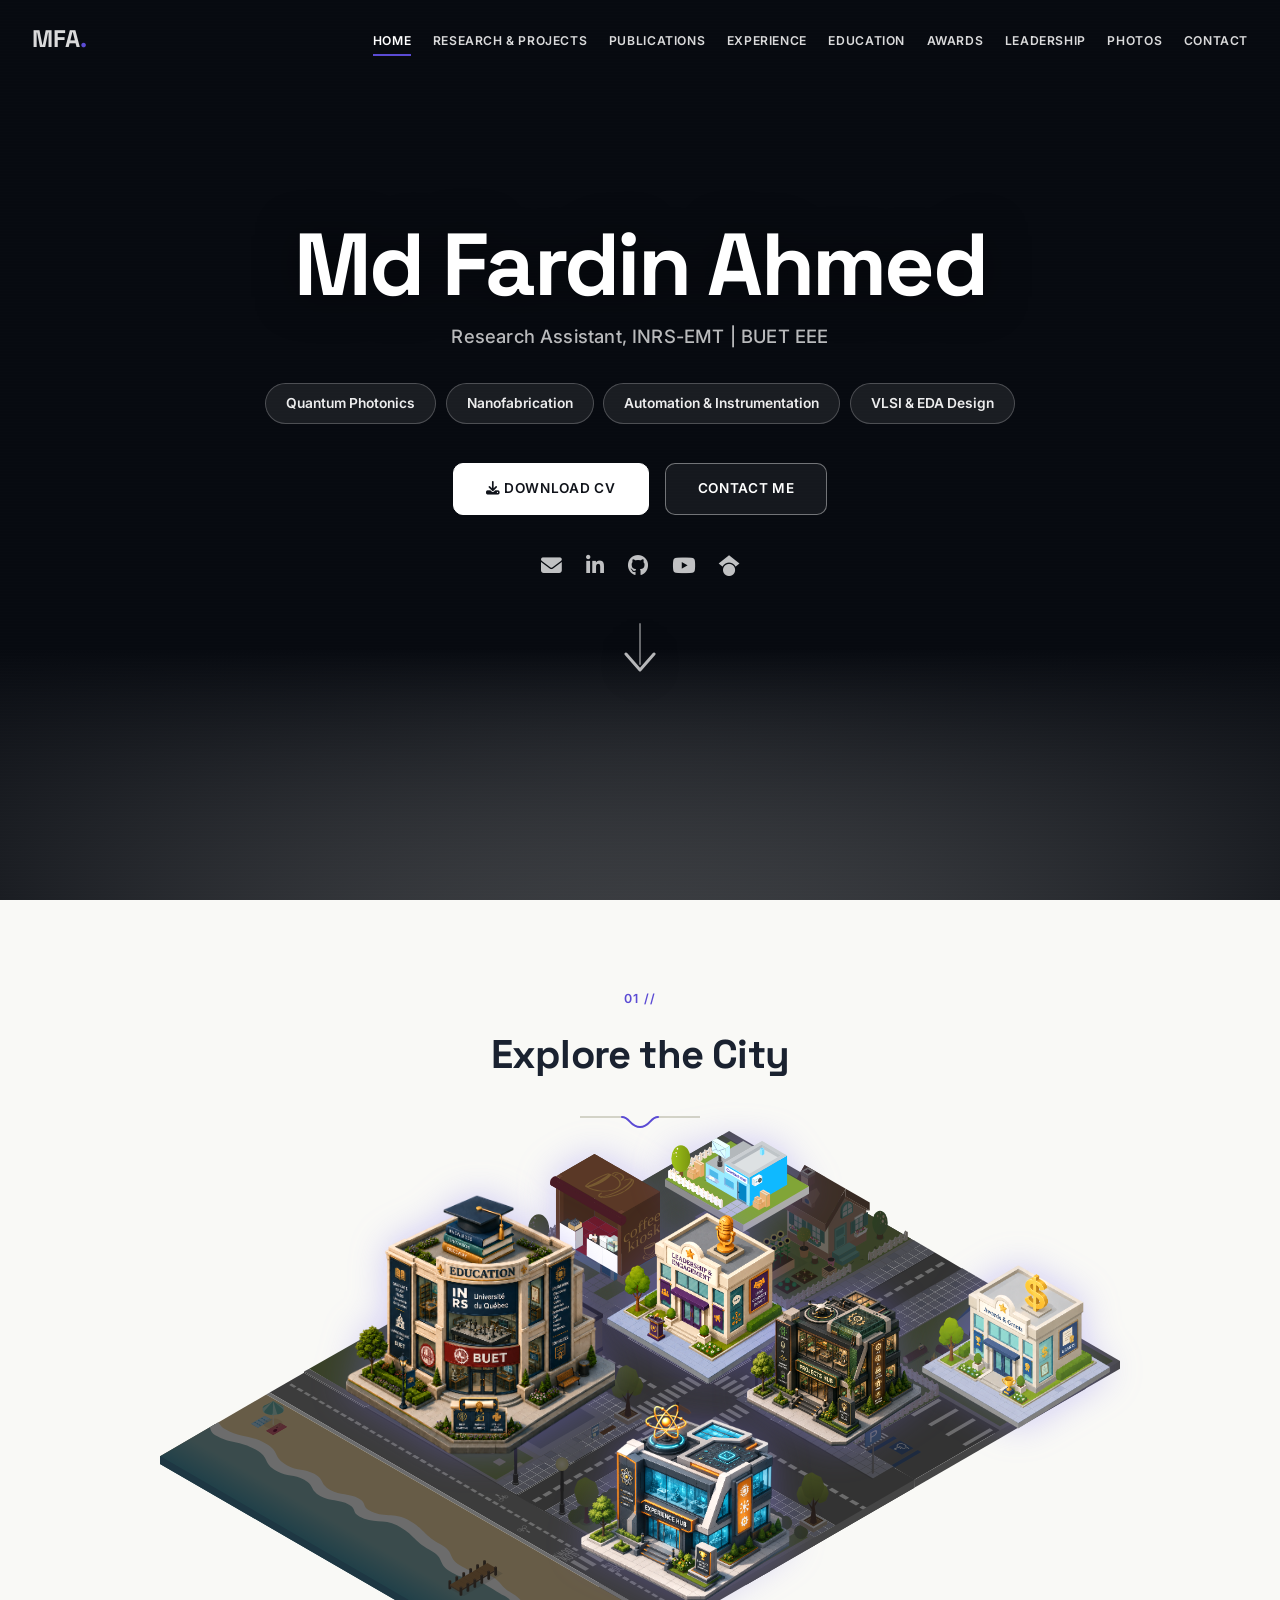
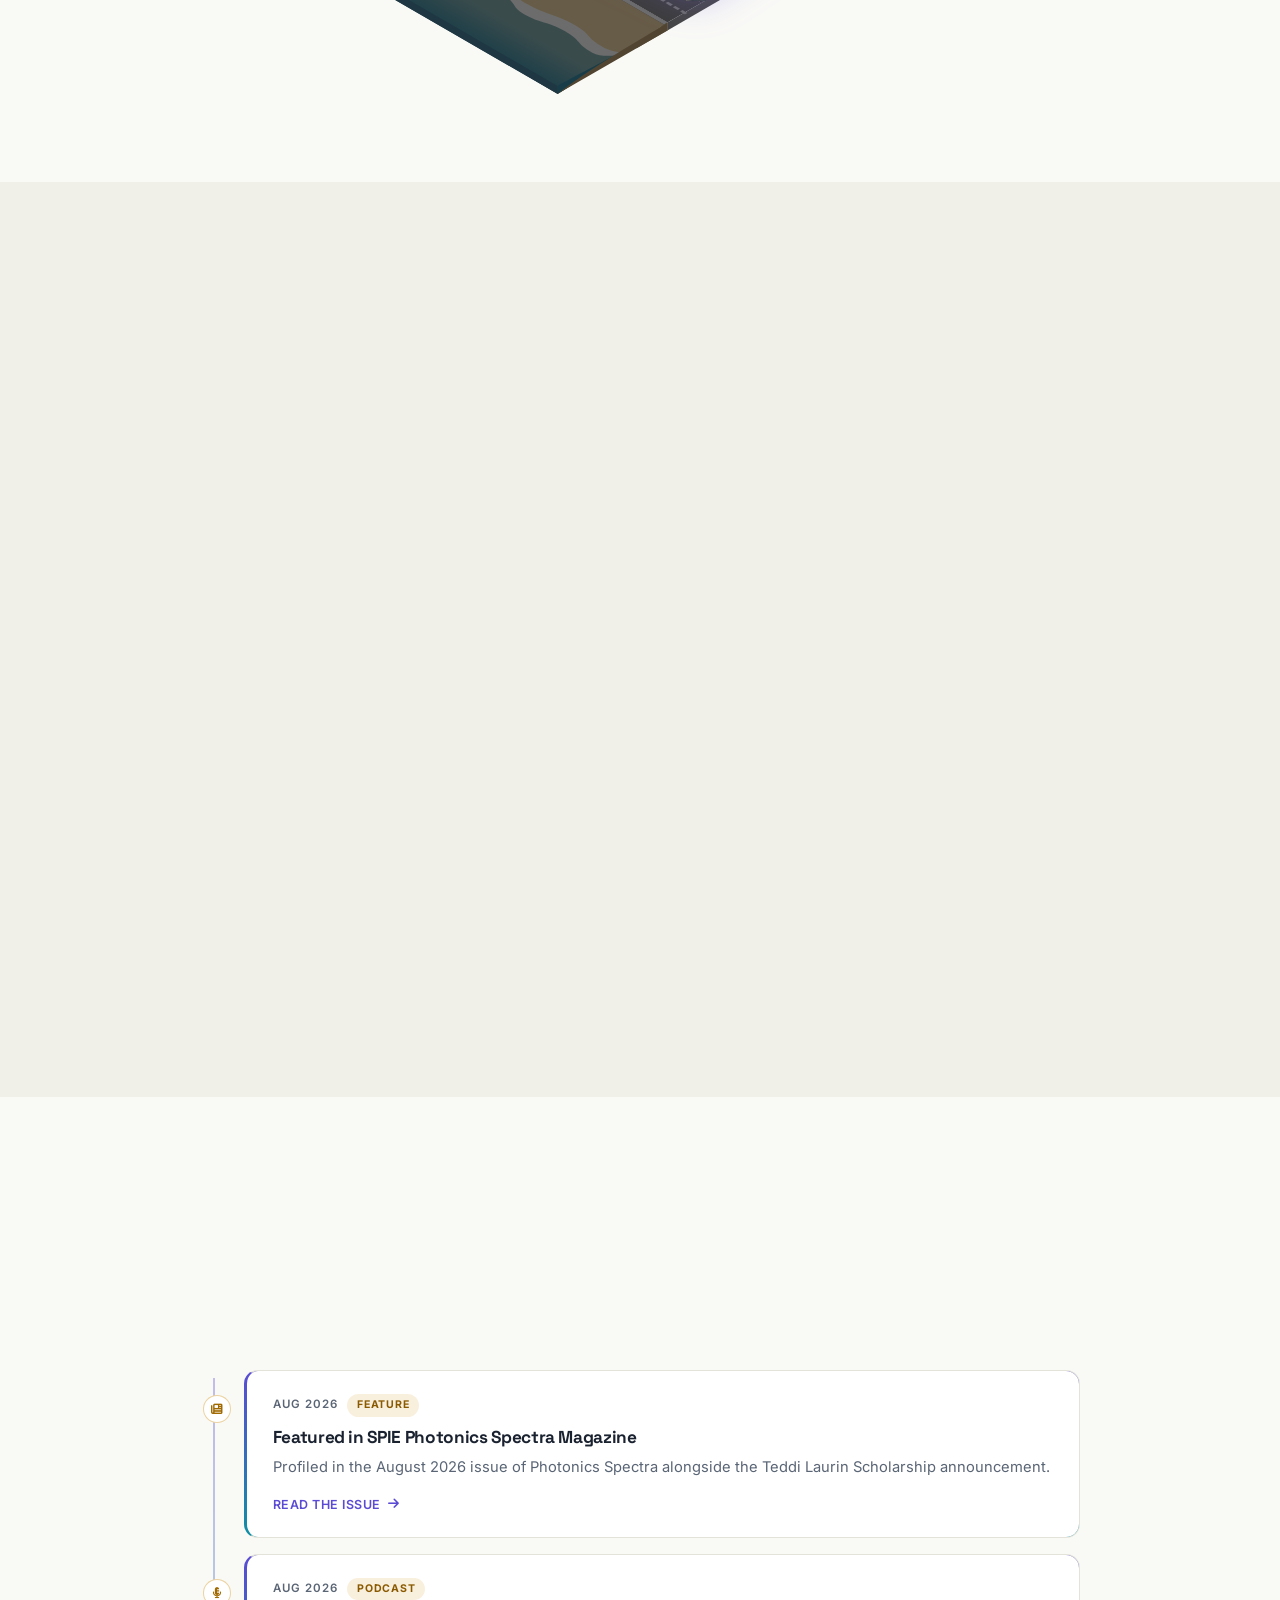
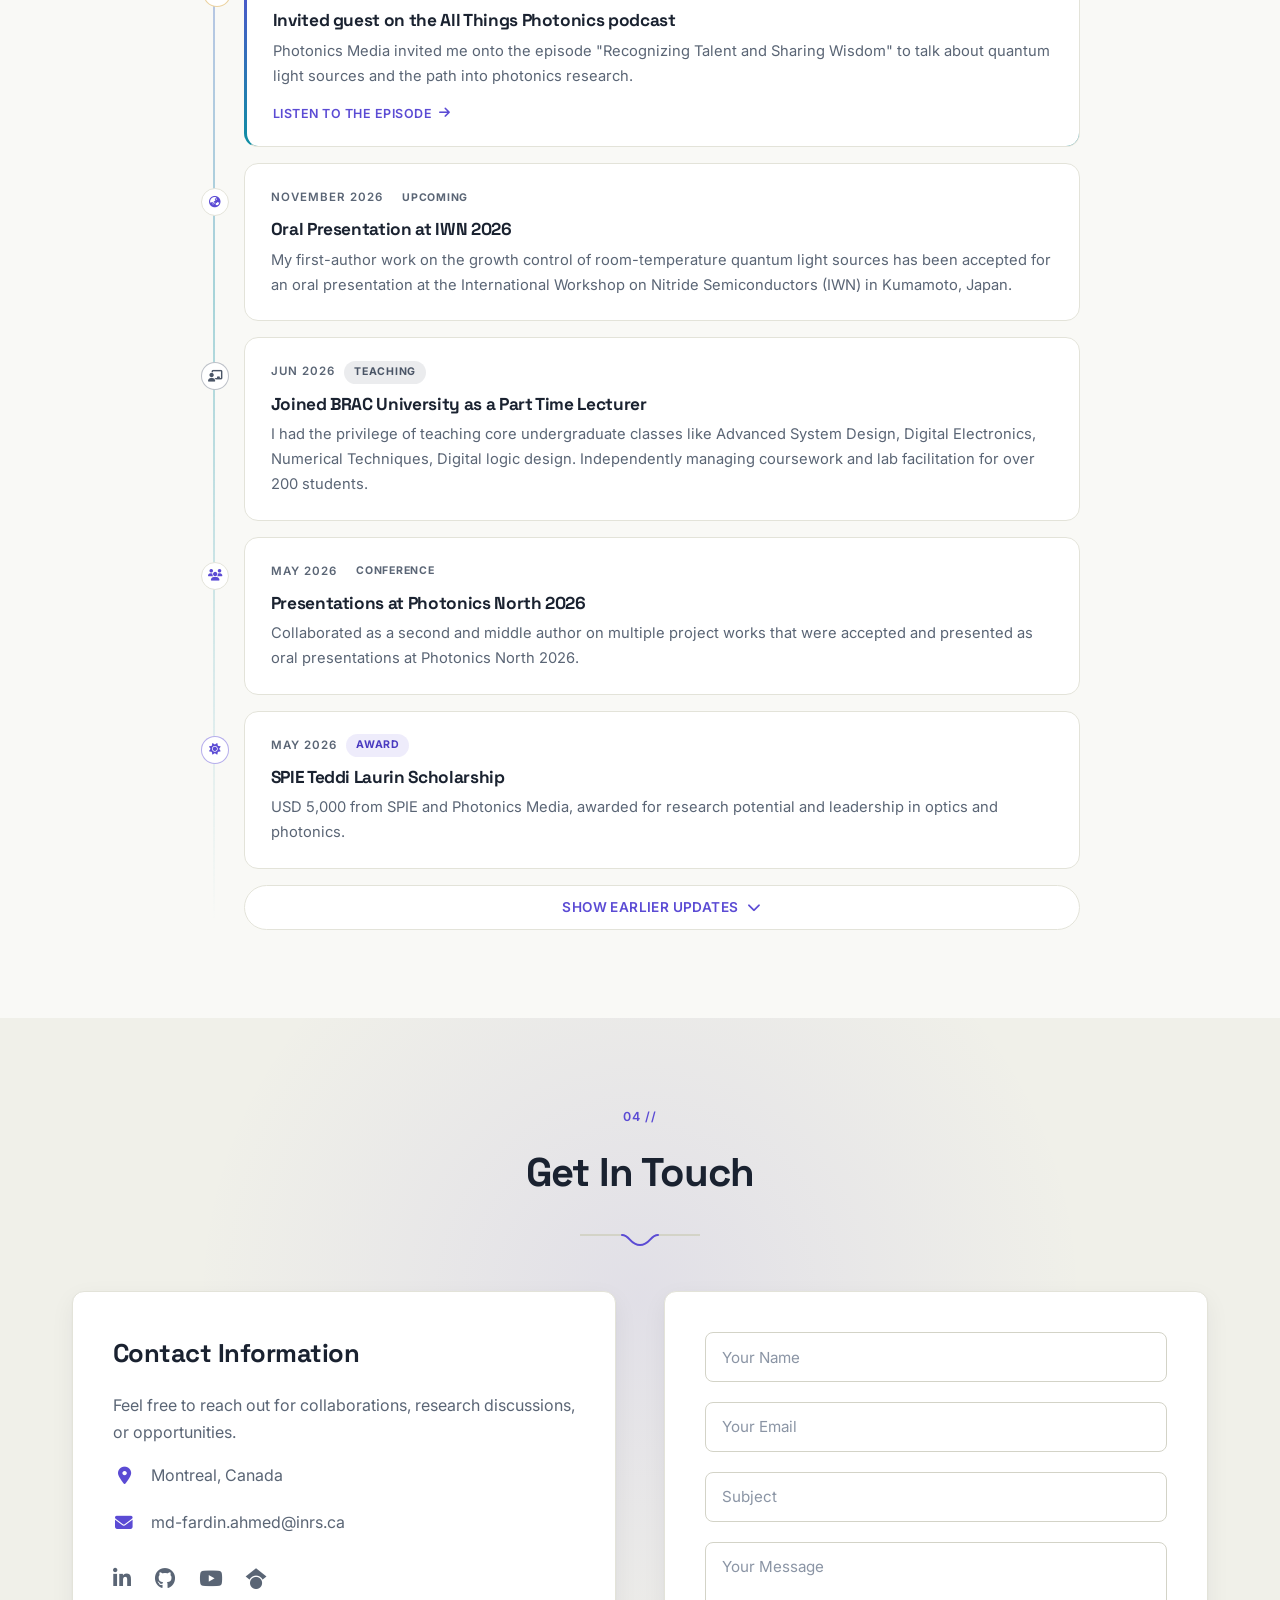
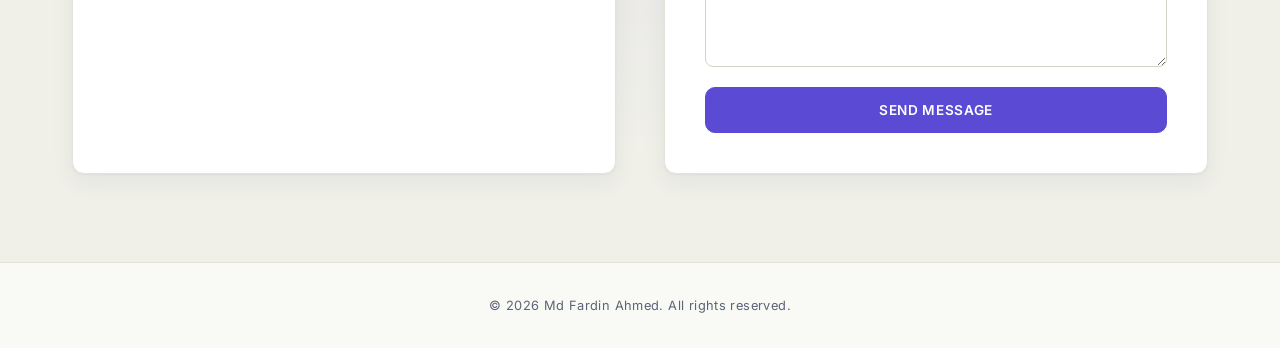
==== index.html @ 736c9494 "Add files via upload" ====
﻿<html lang="en"><head>
    <meta charset="UTF-8">
    <meta name="viewport" content="width=device-width, initial-scale=1.0">
    <title>Md Fardin Ahmed | Quantum Engineering Portfolio</title>
    <!-- Fonts -->
    <link rel="preconnect" href="https://fonts.googleapis.com">
    <link rel="preconnect" href="https://fonts.gstatic.com" crossorigin="">
    <link href="https://fonts.googleapis.com/css2?family=Space+Grotesk:wght@500;700&family=Inter:wght@400;500;600;700&display=swap" rel="stylesheet">
    <!-- FontAwesome for icons -->
    <link rel="stylesheet" href="https://cdnjs.cloudflare.com/ajax/libs/font-awesome/6.7.2/css/all.min.css">
    <!-- Custom CSS -->
    <link rel="stylesheet" href="style.css?v=20260917">
</head>
<body class="has-video-hero">
    <div id="scroll-progress" aria-hidden="true"></div>

    <!-- Navigation -->
    <nav id="navbar">
        <div class="nav-container">
            <a href="index.html" class="logo">MFA<span>.</span></a>
            <ul class="nav-links">
                <li><a href="index.html" class="active">Home</a></li>
                <li><a href="research.html">Research &amp; Projects</a></li>
                <li><a href="publications.html">Publications</a></li>
                <li><a href="experience.html">Experience</a></li>
                <li><a href="education.html">Education</a></li>
                <li><a href="awards.html">Awards</a></li>
                <li><a href="leadership.html">Leadership</a></li>
                <li><a href="photos.html">Photos</a></li>
                <li><a href="#contact">Contact</a></li>
            </ul>
            <div class="hamburger">
                <div class="line1"></div>
                <div class="line2"></div>
                <div class="line3"></div>
            </div>
        </div>
    </nav>

    <!-- Hero Section — cinematic video background -->
    <header id="home" class="hero">
        <video class="hero-video" autoplay muted loop playsinline preload="auto" aria-hidden="true">
            <source src="video/Extreme_macro_cinematography_2.mp4" type="video/mp4">
        </video>
        <div class="hero-overlay"></div>
        <div class="hero-grain" aria-hidden="true"></div>
        <div class="hero-content">
            <h1 class="fade-in-up">Md Fardin Ahmed</h1>
            <h2 class="fade-in-up delay-1">Research Assistant, INRS-EMT | BUET EEE</h2>
            <!-- Core competencies -->
            <ul class="hero-skills fade-in-up delay-2">
                <li>Quantum Photonics</li>
                <li>Nanofabrication</li>
                <li>Automation &amp; Instrumentation</li>
                <li>VLSI &amp; EDA Design</li>
            </ul>
            <div class="hero-buttons fade-in-up delay-3">
                <a href="MdFardinAhmed_CV.pdf" class="btn primary-btn" download=""><i class="fas fa-download"></i> Download CV</a>
                <a href="#contact" class="btn secondary-btn">Contact Me</a>
            </div>
            <div class="social-icons fade-in-up delay-4">
                <a href="mailto:md-fardin.ahmed@inrs.ca" aria-label="Email"><i class="fas fa-envelope"></i></a>
                <a href="http://www.linkedin.com/in/fardin-ahmed-97baa018b" target="_blank" aria-label="LinkedIn"><i class="fab fa-linkedin-in"></i></a>
                <a href="https://github.com/fardin9191" target="_blank" aria-label="GitHub"><i class="fab fa-github"></i></a>
                <a href="https://www.youtube.com/@fardinahmed6730/featured" target="_blank" aria-label="YouTube"><i class="fab fa-youtube"></i></a>
                <a href="https://scholar.google.com/citations?hl=en&user=P4-YiHwAAAAJ&view_op=list_works" target="_blank" aria-label="Google Scholar"><i class="fa-brands fa-google-scholar"></i></a>
            </div>
            <a href="#explore-city" class="hero-scroll-indicator" aria-label="Scroll to next section">
                <svg viewBox="0 0 44 60" width="44" height="60" aria-hidden="true">
                    <path class="arrow-stem" d="M22 4 V44"></path>
                    <path class="arrow-head" d="M8 34 L22 50 L36 34"></path>
                </svg>
            </a>
        </div>
    </header>

    <!-- 01 · Explore the City -->
    <section id="explore-city" class="section">
        <div class="container">
            <div class="section-header reveal">
                <span class="section-num">01 //</span>
                <h2>Explore the City</h2>
                <svg class="g2-dip" viewBox="0 0 120 24" width="120" height="24" aria-hidden="true">
                    <path class="g2-line" d="M0,12 H42 M78,12 H120"></path>
                    <path class="g2-curve" d="M42,12 C50,12 50,22 60,22 C70,22 70,12 78,12"></path>
                </svg>
            </div>

            <div class="city-wrapper reveal">
              <div class="city-layer">
                <img src="images/city_assets/ceci-city.svg" alt="City background" class="city-background">

                <a href="#contact" class="city-icon icon-contact">
                  <img src="images/city_assets/contact.svg" alt="Contact">
                  <span class="city-label">Contact</span>
                </a>

                <a href="education.html" class="city-icon icon-education">
                  <img src="images/Education/Ed_build.png" alt="Education">
                  <span class="city-label">Education</span>
                </a>

                <a href="leadership.html" class="city-icon icon-illustration">
                  <img src="images/Leadership/Leadership_building.png" alt="Leadership and Engagement">
                  <span class="city-label">Leadership &amp; Engagement</span>
                </a>

                <a href="research.html#Research and Projects" class="city-icon icon-research">
                  <img src="images/Projects/Proj_build.png" alt="Research and Projects">
                  <span class="city-label">Research &amp; Projects</span>
                </a>

                <a href="awards.html" class="city-icon icon-talks-workshops">
                  <img src="images/Award and Grant/Grant_building.png" alt="Awards and Grants">
                  <span class="city-label">Awards &amp; Grants</span>
                </a>

                <a href="experience.html" class="city-icon icon-blog">
                  <img src="images/Experience/Experience_building.png" alt="Professional Experience">
                  <span class="city-label">Professional Experience</span>
                </a>

                <a href="#contact" class="city-icon icon-coffee">
                  <img src="images/city_assets/coffee-kiosk.svg" alt="Book a Time to Chat!">
                  <span class="city-label">Get in Touch</span>
                </a>
              </div>
            </div>
        </div>
    </section>

    <!-- 02 · About Me -->
    <section id="about" class="section bg-light">
        <div class="container">
            <div class="section-header reveal">
                <span class="section-num">02 //</span>
                <h2>About Me</h2>
                <svg class="g2-dip" viewBox="0 0 120 24" width="120" height="24" aria-hidden="true">
                    <path class="g2-line" d="M0,12 H42 M78,12 H120"></path>
                    <path class="g2-curve" d="M42,12 C50,12 50,22 60,22 C70,22 70,12 78,12"></path>
                </svg>
            </div>
            <div class="about-content reveal">
                <div class="about-image">
                    <div class="about-image-wrapper">
                        <img src="images/Headshot_FardinAhmed_v2.jpg" alt="Md Fardin Ahmed">
                        <div class="laser-frame"></div>
                    </div>
                </div>
                <div class="about-text">
                    <p class="about-intro">Welcome to my portfolio.</p>
                    <p style="text-align: justify;">I am an MSc student and research assistant at the National Institute of Scientific Research (INRS-EMT), Université du Québec, Canada, developing scalable, room-temperature, on-demand single-photon quantum emitters in Group-III Nitrides. I completed my BSc in Electrical and Electronic Engineering from BUET in 2024. My experimental expertise centers on Quantum Optics, nanofabrication, SPE characterization, and Metamaterials. I also have done projects on VLSI RTL-GDSII design in Cadence,robotics, automation, DFT, machine learning, electromagnetic simulation. I have multiple first-author publications, conference presentations, and 6+ awards, including the NSERC CGSM and SPIE Scholarship in 2026. I also bring leadership, teaching, mentoring, and academic outreach experience, with strong problem-solving, and a result-driven mindset. </div>
            </div>

            <div class="about-stats reveal mt-5">
                <div class="stat-item glass-card">
                    <div class="stat-glow"></div>
                    <h3>5+</h3>
                    <p>Publications</p>
                </div>
                <div class="stat-item glass-card">
                    <div class="stat-glow"></div>
                    <h3>4</h3>
                    <p>Years Research Exp.</p>
                </div>
                <!-- <div class="stat-item glass-card">
                    <div class="stat-glow"></div>
                    <h3>7</h3>
                    <p>Years Teaching & Mentoring Exp.</p>
                </div> -->
                <div class="stat-item glass-card">
                    <div class="stat-glow"></div>
                    <h3>6+</h3>
                    <p>Awards & Honors</p>
                </div>
            </div>
        </div>
    </section>

    <!-- 03 · News and Updates -->
    <section id="news" class="section">
        <div class="container">
            <div class="section-header reveal">
                <span class="section-num">03 //</span>
                <h2>News &amp; Updates</h2>
                <svg class="g2-dip" viewBox="0 0 120 24" width="120" height="24" aria-hidden="true">
                    <path class="g2-line" d="M0,12 H42 M78,12 H120"></path>
                    <path class="g2-curve" d="M42,12 C50,12 50,22 60,22 C70,22 70,12 78,12"></path>
                </svg>
            </div>

            </div>
            <div class="news-rail reveal">
                
                
                
                <a class="news-card is-highlight" data-category="feature" href="https://www.photonicsspectra-digital.com/photonicsspectra/august_2026/MobilePagedReplica.action?pm=2&amp;folio=58#pg58" target="_blank" rel="noopener">
                    <span class="news-marker"><i class="fas fa-newspaper"></i></span>
                    <div class="news-body">
                        <div class="news-meta">
                            <span class="news-date">Aug 2026</span>
                            <span class="news-tag tag-feature">Feature</span>
                        </div>
                        <h3>Featured in SPIE Photonics Spectra Magazine</h3>
                        <p>Profiled in the August 2026 issue of Photonics Spectra alongside the Teddi Laurin Scholarship announcement.</p>
                        <span class="news-cta">Read the issue <i class="fas fa-arrow-right"></i></span>
                    </div>
                </a>

                <a class="news-card is-highlight" data-category="feature" href="https://youtu.be/BU3zCsMo3eg?si=876TDih25dfDms1J" target="_blank" rel="noopener">
                    <span class="news-marker"><i class="fas fa-microphone-lines"></i></span>
                    <div class="news-body">
                        <div class="news-meta">
                            <span class="news-date">Aug 2026</span>
                            <span class="news-tag tag-feature">Podcast</span>
                        </div>
                        <h3>Invited guest on the All Things Photonics podcast</h3>
                        <p>Photonics Media invited me onto the episode "Recognizing Talent and Sharing Wisdom" to talk about quantum light sources and the path into photonics research.</p>
                        <span class="news-cta">Listen to the episode <i class="fas fa-arrow-right"></i></span>
                    </div>
                </a>

                <div class="news-card" data-category="presentation">
    <span class="news-marker"><i class="fas fa-globe-asia"></i></span>
    <div class="news-body">
        <div class="news-meta">
            <span class="news-date">November 2026</span>
            <span class="news-tag tag-presentation">Upcoming</span>
        </div>
        <h3>Oral Presentation at IWN 2026</h3>
        <p>My first-author work on the growth control of room-temperature quantum light sources has been accepted for an oral presentation at the International Workshop on Nitride Semiconductors (IWN) in Kumamoto, Japan.</p>
    </div>
</div>

                <div class="news-card" data-category="career">
                    <span class="news-marker"><i class="fas fa-chalkboard-user"></i></span>
                    <div class="news-body">
                        <div class="news-meta">
                            <span class="news-date">Jun 2026</span>
                            <span class="news-tag tag-career">Teaching</span>
                        </div>
                        <h3>Joined BRAC University as a Part Time Lecturer</h3>
                        <p>I had the privilege of teaching core undergraduate classes like Advanced System Design, Digital Electronics, Numerical Techniques, Digital logic design. Independently managing coursework and lab facilitation for over 200 students.</p>
                    </div>
                </div>

            <div class="news-card" data-category="presentation">
    <span class="news-marker"><i class="fas fa-users"></i></span>
    <div class="news-body">
        <div class="news-meta">
            <span class="news-date">May 2026</span>
            <span class="news-tag tag-presentation">Conference</span>
        </div>
        <h3>Presentations at Photonics North 2026</h3>
        <p>Collaborated as a second and middle author on multiple project works that were accepted and presented as oral presentations at Photonics North 2026.</p>
    </div>
</div>

                <div class="news-card" data-category="award">
                    <span class="news-marker"><i class="fas fa-sun"></i></span>
                    <div class="news-body">
                        <div class="news-meta">
                            <span class="news-date">May 2026</span>
                            <span class="news-tag tag-award">Award</span>
                        </div>
                        <h3>SPIE Teddi Laurin Scholarship</h3>
                        <p>USD 5,000 from SPIE and Photonics Media, awarded for research potential and leadership in optics and photonics.</p>
                    </div>
                </div>

                <div class="news-more" id="newsMore" hidden>

                <div class="news-card" data-category="award">
                    <span class="news-marker"><i class="fas fa-trophy"></i></span>
                    <div class="news-body">
                        <div class="news-meta">
                            <span class="news-date">Apr 2026</span>
                            <span class="news-tag tag-award">Award</span>
                        </div>
                        <h3>NSERC CGSM </h3>
                        <p>Received the NSERC Canada Graduate Scholarship (CAD 27,000) and the Best Presentation Award at the Master's thesis seminar.</p>
                    </div>
                </div>

                <div class="news-card" data-category="award">
                    <span class="news-marker"><i class="fas fa-trophy"></i></span>
                    <div class="news-body">
                        <div class="news-meta">
                            <span class="news-date">Apr 2026</span>
                            <span class="news-tag tag-award">Award</span>
                        </div>
                        <h3>Best Presentation Award</h3>
                        <p>Received the Best Presentation Award at the Master's thesis seminar at INRS.</p>
                    </div>
                </div>

                <div class="news-card" data-category="career">
                    <span class="news-marker"><i class="fas fa-wave-square"></i></span>
                    <div class="news-body">
                        <div class="news-meta">
                            <span class="news-date">Apr 2026</span>
                            <span class="news-tag tag-career">Industry</span>
                        </div>
                        <h3>Collaboration with Pi-sol Technologies</h3>
                        <p>Performed measurements on a set of organic samples for the Pi-sol team.</p>
                    </div>
                </div>

                <div class="news-card" data-category="career">
                    <span class="news-marker"><i class="fas fa-microchip"></i></span>
                    <div class="news-body">
                        <div class="news-meta">
                            <span class="news-date">Mar 2026</span>
                            <span class="news-tag tag-career">Industry</span>
                        </div>
                        <h3>Full custom IC layout training at Ulkasemi</h3>
                        <p>Completed layout and signoff training on TSMC 16 nm FinFET (N16FF+) technology.</p>
                    </div>
                </div>

                <div class="news-card" data-category="research">
                    <span class="news-marker"><i class="fas fa-atom"></i></span>
                    <div class="news-body">
                        <div class="news-meta">
                            <span class="news-date">Jan 2026</span>
                            <span class="news-tag tag-research">Conference</span>
                        </div>
                        <h3>Presented first author work at SPIE Photonics West</h3>
                        <p>Talk on the photophysics and room temperature quantum emission of epitaxial p-type GaN, San Francisco.</p>
                    </div>
                </div>

                <div class="news-card" data-category="award">
                    <span class="news-marker"><i class="fas fa-medal"></i></span>
                    <div class="news-body">
                        <div class="news-meta">
                            <span class="news-date">Jun 2025</span>
                            <span class="news-tag tag-award">Grant</span>
                        </div>
                        <h3>CMC Microsystems MNT MicroFAB Award</h3>
                        <p>CAD 5,000 to support the nanofabrication side of my thesis work.</p>
                    </div>
                </div>
<!-- RSC Advances Publication -->
<div class="news-card" data-category="publication">
    <span class="news-marker"><i class="fas fa-book-open"></i></span>
    <div class="news-body">
        <div class="news-meta">
            <span class="news-date">May 2025</span>
            <span class="news-tag tag-publication">Publication</span>
        </div>
        <h3>First-Author Paper Accepted in RSC Advances</h3>
        <p>My undergraduate first-author paper, "High sensitivity terahertz metamaterial sensor for trace pesticide detection", was published in <em>RSC Advances</em>.</p>
    </div>
</div>

<!-- Joined INRS-EMT & Setup Building -->
<div class="news-card" data-category="career">
    <span class="news-marker"><i class="fas fa-microscope"></i></span>
    <div class="news-body">
        <div class="news-meta">
            <span class="news-date">January 2025</span>
            <span class="news-tag tag-career">Career</span>
        </div>
        <h3>Joined INRS-EMT as Graduate Research Assistant</h3>
        <p>Started my graduate research focusing on room-temperature single-photon emitters. To support this work, I built, automated, and calibrated confocal microscopy, HBT interferometry, and spectrometry measurement setups entirely from scratch.</p>
    </div>
</div>
                <!-- <div class="news-card" data-category="research">
                    <span class="news-marker"><i class="fas fa-lightbulb"></i></span>
                    <div class="news-body">
                        <div class="news-meta">
                            <span class="news-date">2025</span>
                            <span class="news-tag tag-research">Result</span>
                        </div>
                        <h3>99.8% single-photon purity at room temperature</h3>
                        <p>Reached this on our GaN quantum optics platform at INRS-EMT after building out the confocal and HBT setups.</p>
                    </div>
                </div> -->
                </div>

                <button type="button" class="news-toggle" id="newsToggle" aria-expanded="false" aria-controls="newsMore">
                    <span class="news-toggle-label">Show earlier updates</span>
                    <i class="fas fa-chevron-down"></i>
                </button>
            </div>
        </div>
    </section>

    <!-- Contact Section -->
    <section id="contact" class="section text-white bg-dark">
        <div class="container">
            <div class="section-header reveal">
                <span class="section-num">04 //</span>
                <h2>Get In Touch</h2>
                <svg class="g2-dip" viewBox="0 0 120 24" width="120" height="24" aria-hidden="true">
                    <path class="g2-line" d="M0,12 H42 M78,12 H120"></path>
                    <path class="g2-curve" d="M42,12 C50,12 50,22 60,22 C70,22 70,12 78,12"></path>
                </svg>
            </div>

            <div class="contact-wrapper reveal">
                <div class="contact-info glass-card">
                    <h3>Contact Information</h3>
                    <p>Feel free to reach out for collaborations, research discussions, or opportunities.</p>

                    <div class="contact-item">
                        <i class="fas fa-map-marker-alt"></i>
                        <span>Montreal, Canada</span>
                    </div>
                    <div class="contact-item">
                        <i class="fas fa-envelope"></i>
                        <a href="mailto:md-fardin.ahmed@inrs.ca">md-fardin.ahmed@inrs.ca</a>
                    </div>

                    <div class="social-icons contact-social">
                        <a href="http://www.linkedin.com/in/fardin-ahmed-97baa018b" target="_blank" aria-label="LinkedIn"><i class="fab fa-linkedin-in"></i></a>
                        <a href="https://github.com/fardin9191" target="_blank" aria-label="GitHub"><i class="fab fa-github"></i></a>
                        <a href="https://www.youtube.com/@fardinahmed6730/featured" target="_blank" aria-label="YouTube"><i class="fab fa-youtube"></i></a>
                        <a href="https://scholar.google.com/citations?hl=en&user=P4-YiHwAAAAJ&view_op=list_works" target="_blank" aria-label="Google Scholar"><i class="fa-brands fa-google-scholar"></i></a>
                    </div>
                </div>

                <form class="contact-form glass-card" onsubmit="event.preventDefault(); alert('Thank you for reaching out! In a real environment, this form would send an email.');">
                    <div class="form-group">
                        <input type="text" placeholder="Your Name" required="">
                    </div>
                    <div class="form-group">
                        <input type="email" placeholder="Your Email" required="">
                    </div>
                    <div class="form-group">
                        <input type="text" placeholder="Subject" required="">
                    </div>
                    <div class="form-group">
                        <textarea rows="5" placeholder="Your Message" required=""></textarea>
                    </div>
                    <button type="submit" class="btn primary-btn btn-block">Send Message</button>
                </form>
            </div>
        </div>
    </section>

    <!-- Footer -->
    <footer>
        <div class="container">
            <p>© 2026 Md Fardin Ahmed. All rights reserved.</p>
        </div>
    </footer>

    <!-- Back to Top Button -->
    <a href="#" class="back-to-top"><i class="fas fa-chevron-up"></i></a>

    <!-- Custom JS -->
    <script src="script.js?v=20260917"></script>

<script>
(function () {
  // Activate only when URL contains ?cityEdit=1
  if (!window.location.search.includes("cityEdit=1")) return;

  const cityLayer = document.querySelector(".city-layer");
  const icons = document.querySelectorAll(".city-icon");

  if (!cityLayer || icons.length === 0) return;

  // Create floating control panel
  const panel = document.createElement("div");
  panel.style.position = "fixed";
  panel.style.right = "20px";
  panel.style.bottom = "20px";
  panel.style.width = "360px";
  panel.style.maxHeight = "45vh";
  panel.style.overflow = "auto";
  panel.style.background = "#111827";
  panel.style.color = "white";
  panel.style.padding = "14px";
  panel.style.borderRadius = "12px";
  panel.style.fontFamily = "monospace";
  panel.style.fontSize = "12px";
  panel.style.zIndex = "99999";
  panel.style.boxShadow = "0 10px 30px rgba(0,0,0,0.35)";
  document.body.appendChild(panel);

  let selectedIcon = null;

  function getIconClass(icon) {
    return [...icon.classList].find(cls => cls !== "city-icon");
  }

  function updatePanel() {
    let css = "";
    icons.forEach(icon => {
      const className = getIconClass(icon);
      css += `.${className} { width: ${parseFloat(icon.style.width).toFixed(2)}%; top: ${parseFloat(icon.style.top).toFixed(2)}%; left: ${parseFloat(icon.style.left).toFixed(2)}%; }\n`;
    });

    panel.innerHTML = `
      <strong>City Icon Position Editor</strong><br><br>
      Drag icons to reposition.<br>
      Click an icon, then use [ and ] to resize.<br><br>
      <button id="copyCityCSS" style="padding:6px 10px; cursor:pointer;">Copy CSS</button>
      <pre style="white-space:pre-wrap; margin-top:10px;">${css}</pre>
    `;

    document.getElementById("copyCityCSS").onclick = function () {
      navigator.clipboard.writeText(css);
      this.textContent = "Copied!";
    };
  }

  function initializeIconStyles(icon) {
    const computed = window.getComputedStyle(icon);

    if (!icon.style.left) icon.style.left = computed.left;
    if (!icon.style.top) icon.style.top = computed.top;
    if (!icon.style.width) icon.style.width = computed.width;

    const layerRect = cityLayer.getBoundingClientRect();

    const leftPx = parseFloat(computed.left);
    const topPx = parseFloat(computed.top);
    const widthPx = parseFloat(computed.width);

    icon.style.left = (leftPx / layerRect.width) * 100 + "%";
    icon.style.top = (topPx / layerRect.height) * 100 + "%";
    icon.style.width = (widthPx / layerRect.width) * 100 + "%";
  }

  icons.forEach(icon => {
    initializeIconStyles(icon);

    icon.style.outline = "2px solid red";
    icon.style.background = "rgba(255, 0, 0, 0.12)";
    icon.style.cursor = "move";
    icon.style.userSelect = "none";

    icon.addEventListener("click", function (event) {
      event.preventDefault();
      selectedIcon = icon;

      icons.forEach(i => i.style.outline = "2px solid red");
      icon.style.outline = "3px solid yellow";
    });

    icon.addEventListener("mousedown", function (event) {
      event.preventDefault();

      selectedIcon = icon;
      icons.forEach(i => i.style.outline = "2px solid red");
      icon.style.outline = "3px solid yellow";

      const layerRect = cityLayer.getBoundingClientRect();
      const iconRect = icon.getBoundingClientRect();

      const offsetX = event.clientX - iconRect.left;
      const offsetY = event.clientY - iconRect.top;

      function onMouseMove(moveEvent) {
        const leftPercent = ((moveEvent.clientX - layerRect.left - offsetX) / layerRect.width) * 100;
        const topPercent = ((moveEvent.clientY - layerRect.top - offsetY) / layerRect.height) * 100;

        icon.style.left = leftPercent.toFixed(2) + "%";
        icon.style.top = topPercent.toFixed(2) + "%";

        updatePanel();
      }

      function onMouseUp() {
        document.removeEventListener("mousemove", onMouseMove);
        document.removeEventListener("mouseup", onMouseUp);
      }

      document.addEventListener("mousemove", onMouseMove);
      document.addEventListener("mouseup", onMouseUp);
    });
  });

  document.addEventListener("keydown", function (event) {
    if (!selectedIcon) return;

    let width = parseFloat(selectedIcon.style.width);

    if (event.key === "[") {
      width -= 0.5;
    }

    if (event.key === "]") {
      width += 0.5;
    }

    width = Math.max(2, width);
    selectedIcon.style.width = width.toFixed(2) + "%";

    updatePanel();
  });

  updatePanel();
})();
</script>

</body></html>
---- style.css ----
/* =========================================
   Design Tokens — Light Academic Theme
   ========================================= */
:root {
    /* Core palette — warm off-white, clean and professional */
    --bg-0: #f9f9f6;          /* page background — off-white */
    --bg-1: #f0f0e9;          /* alternating sections */
    --bg-2: #ffffff;          /* cards */
    --border: #e3e3d9;        /* hairline borders */
    --text-primary: #1a2230;  /* headings, key text */
    --text-secondary: #5a6575;/* body copy */
    --accent: #5b4bd4;        /* deep photon violet — readable on white */
    --accent-2: #0f8fa3;      /* deep spectral teal — readable on white */
    --accent-soft: rgba(91, 75, 212, 0.10);
    --accent-glow: rgba(91, 75, 212, 0.22);
    --accent-2-glow: rgba(15, 143, 163, 0.18);

    /* Night tokens — reserved for the "Explore the City" scene */
    --night-0: #0a0e14;
    --night-border: #1f2a3f;

    /* Icon tints */
    --quantum-cyan: #0f8fa3;
    --quantum-magenta: #7c5bd4;
    --quantum-ruby: #6a4bd4;
    --quantum-blue: #2f7fb8;

    /* Typography */
    --font-heading: 'Space Grotesk', 'Helvetica Neue', sans-serif;
    --font-primary: 'Inter', 'Helvetica Neue', sans-serif;

    /* Spacing & utilities */
    --transition: all 0.3s ease;
    --border-radius: 10px;
    --card-shadow: 0 1px 2px rgba(23, 32, 48, 0.04), 0 8px 24px rgba(23, 32, 48, 0.06);
    --card-shadow-hover: 0 2px 4px rgba(23, 32, 48, 0.06), 0 14px 34px rgba(23, 32, 48, 0.10);
}

* {
    margin: 0;
    padding: 0;
    box-sizing: border-box;
}

html {
    scroll-behavior: smooth;
}

@media (prefers-reduced-motion: reduce) {
    html {
        scroll-behavior: auto;
    }
}

body {
    font-family: var(--font-primary);
    color: var(--text-secondary);
    line-height: 1.7;
    background-color: var(--bg-0);
    overflow-x: hidden;
}

h1, h2, h3, h4, h5, h6 {
    font-family: var(--font-heading);
    color: var(--text-primary);
    font-weight: 700;
    letter-spacing: -0.02em;
    margin-bottom: 1rem;
}

p {
    margin-bottom: 1rem;
    color: var(--text-secondary);
}

a {
    text-decoration: none;
    color: var(--accent-2);
    transition: var(--transition);
}

a:hover {
    color: var(--accent);
}

ul {
    list-style: none;
}

:focus-visible {
    outline: 2px solid var(--accent);
    outline-offset: 3px;
    border-radius: 3px;
}

::selection {
    background: var(--accent-glow);
    color: var(--text-primary);
}

.container {
    max-width: 1200px;
    margin: 0 auto;
    padding: 0 2rem;
}

/* Small uppercase label — shared utility look */
.section-num,
.motto-label,
.timeline-date,
.award-date,
.news-date,
.takeaway-label,
.lead-date,
.hero-scroll-indicator {
    font-family: var(--font-primary);
    font-weight: 600;
    text-transform: uppercase;
    letter-spacing: 0.09em;
}

/* =========================================
   Sections
   ========================================= */
.section {
    padding: 5.5rem 0;
    background-color: var(--bg-0);
}

.bg-light {
    background-color: var(--bg-1);
}

.bg-dark {
    background-color: var(--bg-1);
    color: var(--text-primary);
    position: relative;
    overflow: hidden;
}

.bg-dark::before {
    content: '';
    position: absolute;
    top: -20%;
    left: 50%;
    transform: translateX(-50%);
    width: 900px;
    height: 900px;
    background: radial-gradient(circle, var(--accent-soft) 0%, transparent 70%);
    pointer-events: none;
}

.text-white {
    color: var(--text-primary);
}

.mt-5 {
    margin-top: 3rem;
}

/* =========================================
   Page hero (interior pages)
   ========================================= */
.page-hero {
    padding: 7rem 0 2rem;
    text-align: center;
    background:
        radial-gradient(700px circle at 50% -10%, var(--accent-soft), transparent 70%),
        var(--bg-0);
    border-bottom: 1px solid var(--border);
}

.page-hero h1 {
    font-size: clamp(2.2rem, 5vw, 3.2rem);
    margin-bottom: 1rem;
}

.page-hero .section-num {
    display: block;
    font-size: 0.78rem;
    color: var(--accent);
    margin-bottom: 0.75rem;
}

.page-sub {
    max-width: 620px;
    margin: 1.25rem auto 0;
    font-size: 1rem;
}

/* Breadcrumb-style back link on sub-pages */
.back-link {
    display: inline-flex;
    align-items: center;
    gap: 0.5rem;
    font-size: 0.82rem;
    font-weight: 600;
    text-transform: uppercase;
    letter-spacing: 0.06em;
    color: var(--text-secondary);
    margin-bottom: 1.25rem;
}

.back-link:hover {
    color: var(--accent);
}

/* =========================================
   Buttons
   ========================================= */
.btn {
    display: inline-block;
    padding: 0.85rem 2rem;
    border-radius: var(--border-radius);
    font-family: var(--font-primary);
    font-size: 0.85rem;
    font-weight: 600;
    letter-spacing: 0.05em;
    text-transform: uppercase;
    cursor: pointer;
    transition: var(--transition);
    border: 1px solid transparent;
}

.primary-btn {
    background-color: var(--accent);
    color: #ffffff;
    border-color: var(--accent);
}

.primary-btn:hover {
    background-color: #4a3bc0;
    color: #ffffff;
    box-shadow: 0 8px 22px var(--accent-glow);
    transform: translateY(-2px);
}

.secondary-btn {
    background-color: transparent;
    color: var(--text-primary);
    border-color: #cfcfc3;
}

.secondary-btn:hover {
    border-color: var(--text-primary);
    color: var(--text-primary);
    transform: translateY(-2px);
}

.btn-block {
    display: block;
    width: 100%;
    text-align: center;
}

/* =========================================
   Section Header + g2(τ) motif
   ========================================= */
.section-header {
    text-align: center;
    margin-bottom: 2.75rem;
}

.section-num {
    display: block;
    font-size: 0.78rem;
    color: var(--accent);
    margin-bottom: 0.75rem;
}

.section-header h2 {
    font-size: 2.5rem;
    margin-bottom: 1rem;
}

.section-sub {
    max-width: 520px;
    margin: 1.25rem auto 0;
    font-size: 0.95rem;
}

.g2-dip {
    display: block;
    margin: 0 auto;
    overflow: visible;
}

.g2-line {
    fill: none;
    stroke: #d3d3c7;
    stroke-width: 2;
}

.g2-curve {
    fill: none;
    stroke: var(--accent);
    stroke-width: 2;
    stroke-linecap: round;
    stroke-dasharray: 60;
    stroke-dashoffset: 60;
    transition: stroke-dashoffset 1.1s cubic-bezier(0.16, 1, 0.3, 1);
}

.reveal.active .g2-curve,
.page-hero .g2-curve {
    stroke-dashoffset: 0;
}

@media (prefers-reduced-motion: reduce) {
    .g2-curve {
        transition: none;
        stroke-dashoffset: 0;
    }
}

/* =========================================
   Card base (formerly glass-card)
   ========================================= */
.glass-card {
    background: var(--bg-2);
    border: 1px solid var(--border);
    border-radius: 12px;
    box-shadow: var(--card-shadow);
    transition: var(--transition);
}

/* =========================================
   Navigation
   ========================================= */
#scroll-progress {
    position: fixed;
    top: 0;
    left: 0;
    width: 0%;
    height: 2px;
    background: linear-gradient(90deg, var(--accent), var(--accent-2));
    z-index: 2000;
    transition: width 0.1s linear;
}

@media (prefers-reduced-motion: reduce) {
    #scroll-progress {
        transition: none;
    }
}

#navbar {
    position: fixed;
    top: 0;
    left: 0;
    width: 100%;
    background-color: rgba(249, 249, 246, 0.75);
    backdrop-filter: blur(12px);
    border-bottom: 1px solid transparent;
    padding: 1.2rem 0;
    z-index: 1000;
    transition: var(--transition);
}

#navbar.scrolled {
    background-color: rgba(255, 255, 255, 0.88);
    padding: 0.85rem 0;
    border-bottom-color: var(--border);
    box-shadow: 0 2px 14px rgba(23, 32, 48, 0.05);
}

.nav-container {
    max-width: 1280px;
    margin: 0 auto;
    padding: 0 2rem;
    display: flex;
    justify-content: space-between;
    align-items: center;
}

.logo {
    font-family: var(--font-heading);
    font-size: 1.5rem;
    font-weight: 700;
    color: var(--text-primary);
}

.logo span {
    color: var(--accent);
}

/* Sleek top-right menu */
.nav-links {
    display: flex;
    gap: 1.35rem;
    margin-left: auto;
}

.nav-links a {
    font-family: var(--font-primary);
    color: var(--text-secondary);
    font-size: 0.76rem;
    letter-spacing: 0.05em;
    text-transform: uppercase;
    font-weight: 600;
    position: relative;
    padding-bottom: 4px;
}

.nav-links a::after {
    content: '';
    position: absolute;
    width: 0;
    height: 2px;
    bottom: -4px;
    left: 0;
    background-color: var(--accent);
    transition: width 0.3s ease;
}

.nav-links a:hover {
    color: var(--text-primary);
}

.nav-links a:hover::after,
.nav-links a.active::after {
    width: 100%;
}

.nav-links a.active {
    color: var(--text-primary);
}

.hamburger {
    display: none;
    cursor: pointer;
}

.hamburger div {
    width: 24px;
    height: 2px;
    background-color: var(--text-primary);
    margin: 5px;
    transition: var(--transition);
}

/* =========================================
   Hero Section — cinematic video background
   ========================================= */
.hero {
    height: 100vh;
    min-height: 640px;
    background-color: #070a10;
    position: relative;
    display: flex;
    align-items: center;
    justify-content: center;
    text-align: center;
    color: #ffffff;
    overflow: hidden;
}

/* Video fills the frame and sits behind every other hero layer */
.hero-video {
    position: absolute;
    top: 50%;
    left: 50%;
    min-width: 100%;
    min-height: 100%;
    width: auto;
    height: auto;
    transform: translate(-50%, -50%);
    object-fit: cover;
    z-index: 0;
    filter: saturate(1.05) contrast(1.05);
    opacity: 0;
    transition: opacity 0.35s ease;
}

.hero-video.is-playing {
    opacity: 1;
}

/* Legibility scrim: darkens the centre, deepens the edges, and fades
   into the page background at the bottom seam. */
.hero-overlay {
    position: absolute;
    inset: 0;
    background:
        radial-gradient(ellipse at 50% 45%, rgba(7, 10, 16, 0.35) 0%, rgba(7, 10, 16, 0.72) 55%, rgba(7, 10, 16, 0.92) 100%),
        linear-gradient(180deg, rgba(7, 10, 16, 0.75) 0%, transparent 22%, transparent 72%, var(--bg-0) 100%);
    z-index: 1;
    pointer-events: none;
}

/* Fine film grain so the video never looks flat behind the type */
.hero-grain {
    position: absolute;
    inset: 0;
    z-index: 1;
    pointer-events: none;
    opacity: 0.5;
    background-image:
        repeating-linear-gradient(0deg, rgba(255, 255, 255, 0.025) 0 1px, transparent 1px 3px);
    mix-blend-mode: overlay;
}

.hero-content {
    position: relative;
    z-index: 2;
    max-width: 880px;
    padding: 0 2rem;
}

.hero h1 {
    font-family: var(--font-heading);
    font-weight: 700;
    font-size: clamp(3rem, 8vw, 5.5rem);
    letter-spacing: -0.03em;
    line-height: 1.03;
    margin-bottom: 0.65rem;
    color: #ffffff;
    text-shadow: 0 2px 40px rgba(0, 0, 0, 0.55);
}

.hero h2 {
    font-family: var(--font-primary);
    font-size: 1.15rem;
    font-weight: 500;
    color: rgba(255, 255, 255, 0.72);
    margin-bottom: 1.9rem;
    letter-spacing: 0.01em;
}

/* Core competencies — glass pills over the video */
.hero-skills {
    display: flex;
    flex-wrap: wrap;
    justify-content: center;
    gap: 0.6rem;
    margin-bottom: 2.4rem;
}

.hero-skills li {
    font-size: 0.86rem;
    font-weight: 600;
    color: rgba(255, 255, 255, 0.92);
    padding: 0.5rem 1.25rem;
    border-radius: 30px;
    border: 1px solid rgba(255, 255, 255, 0.22);
    background: rgba(255, 255, 255, 0.08);
    backdrop-filter: blur(10px);
    transition: var(--transition);
}

.hero-skills li:hover {
    transform: translateY(-2px);
    border-color: rgba(255, 255, 255, 0.5);
    background: rgba(255, 255, 255, 0.16);
}

.hero-buttons {
    display: flex;
    gap: 1rem;
    justify-content: center;
    margin-bottom: 2.5rem;
}

/* Hero button variants sit on video, so they override the light-theme rules */
.hero .primary-btn {
    background-color: #ffffff;
    color: #10131a;
    border-color: #ffffff;
}

.hero .primary-btn:hover {
    background-color: rgba(255, 255, 255, 0.88);
    color: #10131a;
    box-shadow: 0 10px 34px rgba(255, 255, 255, 0.28);
}

.hero .secondary-btn {
    color: #ffffff;
    border-color: rgba(255, 255, 255, 0.4);
    background: rgba(255, 255, 255, 0.06);
    backdrop-filter: blur(10px);
}

.hero .secondary-btn:hover {
    border-color: #ffffff;
    color: #ffffff;
    background: rgba(255, 255, 255, 0.16);
}

.social-icons {
    display: flex;
    gap: 1.5rem;
    justify-content: center;
}

.social-icons a {
    color: var(--text-secondary);
    font-size: 1.3rem;
    transition: var(--transition);
}

.social-icons a:hover {
    color: var(--accent);
    transform: translateY(-3px);
}

.hero .social-icons a {
    color: rgba(255, 255, 255, 0.75);
}

.hero .social-icons a:hover {
    color: #ffffff;
    transform: translateY(-3px);
}

/* Large stylised downward arrow, drawn as SVG so the stroke can animate */
.hero-scroll-indicator {
    display: inline-block;
    margin-top: 2.75rem;
    line-height: 0;
    color: rgba(255, 255, 255, 0.7);
    animation: floatScroll 2.2s ease-in-out infinite;
    transition: color 0.3s ease, transform 0.3s ease;
}

.hero-scroll-indicator svg {
    display: block;
    overflow: visible;
    filter: drop-shadow(0 4px 18px rgba(0, 0, 0, 0.45));
}

.hero-scroll-indicator .arrow-stem,
.hero-scroll-indicator .arrow-head {
    fill: none;
    stroke: currentColor;
    stroke-width: 3;
    stroke-linecap: round;
    stroke-linejoin: round;
}

/* Stem is thinner and fades upward for a tapered, drawn look */
.hero-scroll-indicator .arrow-stem {
    stroke-width: 2;
    opacity: 0.55;
}

.hero-scroll-indicator:hover {
    color: #ffffff;
    transform: translateY(4px);
}

.hero-scroll-indicator:hover .arrow-stem {
    opacity: 1;
}

/* Transparent navbar while the hero is in view */
#navbar:not(.scrolled) .logo,
#navbar:not(.scrolled) .nav-links a {
    color: rgba(255, 255, 255, 0.85);
}

#navbar:not(.scrolled) .nav-links a:hover,
#navbar:not(.scrolled) .nav-links a.active {
    color: #ffffff;
}

#navbar:not(.scrolled) .hamburger div {
    background-color: #ffffff;
}

#navbar:not(.scrolled) {
    background-color: transparent;
    backdrop-filter: none;
}

/* Interior pages have no hero video, so keep dark type there */
body:not(.has-video-hero) #navbar:not(.scrolled) .logo,
body:not(.has-video-hero) #navbar:not(.scrolled) .nav-links a {
    color: var(--text-secondary);
}

body:not(.has-video-hero) #navbar:not(.scrolled) .nav-links a.active {
    color: var(--text-primary);
}

body:not(.has-video-hero) #navbar:not(.scrolled) .hamburger div {
    background-color: var(--text-primary);
}

body:not(.has-video-hero) #navbar:not(.scrolled) {
    background-color: rgba(249, 249, 246, 0.75);
    backdrop-filter: blur(12px);
}

@keyframes floatScroll {
    0%, 100% { transform: translateY(0); }
    50% { transform: translateY(10px); }
}

@media (prefers-reduced-motion: reduce) {
    .hero-scroll-indicator {
        animation: none;
    }
}

/* =========================================
   About Section
   ========================================= */
.about-content {
    display: grid;
    grid-template-columns: 1fr 2fr;
    gap: 3rem;
    align-items: flex-start;
}

.about-image-wrapper {
    position: relative;
}

.about-image-wrapper img {
    width: 100%;
    height: auto;
    max-height: 450px;
    border-radius: var(--border-radius);
    object-fit: cover;
    object-position: top;
    display: block;
    box-shadow: var(--card-shadow-hover);
}

.laser-frame {
    position: absolute;
    inset: 14px;
    border: 1px solid var(--accent);
    border-radius: 6px;
    opacity: 0.35;
    pointer-events: none;
}

.about-text .about-intro {
    font-family: var(--font-heading);
    font-size: 1.3rem;
    color: var(--text-primary);
    margin-bottom: 1.25rem;
}

.about-text p {
    font-size: 1rem;
}

.about-text strong {
    color: var(--text-primary);
    font-weight: 600;
    text-decoration: underline;
    text-decoration-color: var(--accent);
    text-decoration-thickness: 2px;
    text-underline-offset: 3px;
}

.motto-accent {
    position: absolute;
    top: 0;
    left: 0;
    width: 3px;
    height: 100%;
    background: linear-gradient(180deg, var(--accent), var(--accent-2));
}

.about-stats {
    display: flex;
    flex-direction: row;
    justify-content: center;
    flex-wrap: wrap;
    gap: 1.5rem;
}

.stat-item {
    position: relative;
    flex: 1;
    min-width: 200px;
    text-align: center;
    padding: 2rem;
    overflow: hidden;
}

.stat-item:hover {
    transform: translateY(-4px);
    border-color: var(--accent);
    box-shadow: var(--card-shadow-hover);
}

.stat-glow {
    position: absolute;
    top: -30%;
    left: 50%;
    transform: translateX(-50%);
    width: 140px;
    height: 140px;
    background: radial-gradient(circle, var(--accent-glow) 0%, transparent 70%);
    opacity: 0;
    transition: opacity 0.4s ease;
    pointer-events: none;
}

.stat-item:hover .stat-glow {
    opacity: 1;
}

.stat-item h3 {
    font-family: var(--font-heading);
    font-size: 2.5rem;
    color: var(--accent);
    margin-bottom: 0.5rem;
    position: relative;
}

.stat-item p {
    margin-bottom: 0;
    font-size: 0.78rem;
    font-weight: 600;
    letter-spacing: 0.08em;
    text-transform: uppercase;
    color: var(--text-secondary);
    position: relative;
}

/* =========================================
   News & Updates — one continuous timeline.
   All entries live in a single feed; visual interest comes from the
   glowing spine, category-tinted markers and a light sweep on hover.
   ========================================= */
.news-rail {
    position: relative;
    max-width: 880px;
    margin: 0 auto;
    padding-left: 2.75rem;
}

.news-rail::before {
    content: '';
    position: absolute;
    top: 8px;
    bottom: 8px;
    left: 13px;
    width: 2px;
    background: linear-gradient(180deg, var(--accent) 0%, var(--accent-2) 45%, transparent 100%);
    opacity: 0.35;
}

.news-card {
    position: relative;
    display: block;
    background: var(--bg-2);
    border: 1px solid var(--border);
    border-radius: 14px;
    padding: 1.4rem 1.6rem;
    margin-bottom: 1rem;
    color: inherit;
    overflow: visible;
    transition: transform 0.35s cubic-bezier(0.16, 1, 0.3, 1),
                box-shadow 0.35s ease,
                border-color 0.35s ease,
                opacity 0.3s ease;
}

/* Cursor-follow sheen, coordinates set from script.js */
.news-card::before {
    content: '';
    position: absolute;
    inset: 0;
    border-radius: 14px;
    background: radial-gradient(320px circle at var(--x, 50%) var(--y, 50%), var(--accent-soft), transparent 65%);
    opacity: 0;
    transition: opacity 0.35s ease;
    pointer-events: none;
}

.news-card:hover {
    transform: translateX(6px);
    border-color: var(--accent);
    box-shadow: var(--card-shadow-hover);
}

.news-card:hover::before {
    opacity: 1;
}

/* Marker dot on the rail */
.news-marker {
    position: absolute;
    left: -2.75rem;
    top: 1.5rem;
    width: 28px;
    height: 28px;
    border-radius: 50%;
    background: var(--bg-2);
    border: 1px solid var(--border);
    display: flex;
    align-items: center;
    justify-content: center;
    font-size: 0.72rem;
    color: var(--accent);
    transition: var(--transition);
    z-index: 1;
}

.news-card:hover .news-marker {
    background: var(--accent);
    border-color: var(--accent);
    color: #ffffff;
    transform: scale(1.12);
}

.news-body {
    position: relative;
}

.news-meta {
    display: flex;
    align-items: center;
    gap: 0.6rem;
    margin-bottom: 0.5rem;
}

.news-date {
    font-size: 0.72rem;
    font-weight: 600;
    letter-spacing: 0.09em;
    text-transform: uppercase;
    color: var(--text-secondary);
}

.news-tag {
    font-size: 0.66rem;
    font-weight: 700;
    letter-spacing: 0.07em;
    text-transform: uppercase;
    border-radius: 20px;
    padding: 0.15rem 0.6rem;
}

.tag-feature { color: #8a5a00; background: rgba(214, 158, 46, 0.16); }
.tag-award   { color: #4a3bc0; background: var(--accent-soft); }
.tag-research{ color: #0c7183; background: rgba(15, 143, 163, 0.14); }
.tag-career  { color: #4a5566; background: rgba(90, 101, 117, 0.12); }

.news-card h3 {
    font-size: 1.08rem;
    line-height: 1.4;
    margin-bottom: 0.4rem;
    color: var(--text-primary);
}

.news-card p {
    font-size: 0.92rem;
    margin-bottom: 0;
}

.news-cta {
    display: inline-flex;
    align-items: center;
    gap: 0.45rem;
    margin-top: 0.85rem;
    font-size: 0.78rem;
    font-weight: 600;
    letter-spacing: 0.04em;
    text-transform: uppercase;
    color: var(--accent);
}

.news-cta i {
    transition: transform 0.3s ease;
}

.news-card:hover .news-cta i {
    transform: translateX(4px);
}

/* Linked highlights get a gradient edge so they read as clickable */
.news-card.is-highlight {
    border-left: 3px solid transparent;
    background:
        linear-gradient(var(--bg-2), var(--bg-2)) padding-box,
        linear-gradient(180deg, var(--accent), var(--accent-2)) border-box;
}

/* Category-tinted markers so the feed reads at a glance without splitting it */
.news-card[data-category="feature"]  .news-marker { color: #a06a00; border-color: rgba(214, 158, 46, 0.45); }
.news-card[data-category="award"]    .news-marker { color: var(--accent); border-color: rgba(91, 75, 212, 0.45); }
.news-card[data-category="research"] .news-marker { color: var(--accent-2); border-color: rgba(15, 143, 163, 0.45); }
.news-card[data-category="career"]   .news-marker { color: #4a5566; border-color: rgba(90, 101, 117, 0.4); }

.news-card[data-category="feature"]:hover  .news-marker { background: #b8801a; border-color: #b8801a; }
.news-card[data-category="award"]:hover    .news-marker { background: var(--accent); border-color: var(--accent); }
.news-card[data-category="research"]:hover .news-marker { background: var(--accent-2); border-color: var(--accent-2); }
.news-card[data-category="career"]:hover   .news-marker { background: #4a5566; border-color: #4a5566; }

/* The most recent entry keeps a soft pulse so the feed feels live */
.news-rail > .news-card:first-child .news-marker::after {
    content: '';
    position: absolute;
    inset: -6px;
    border-radius: 50%;
    border: 1px solid currentColor;
    opacity: 0;
    animation: newsPulse 2.8s ease-out infinite;
}

@keyframes newsPulse {
    0%   { opacity: 0.55; transform: scale(0.8); }
    70%  { opacity: 0;    transform: scale(1.35); }
    100% { opacity: 0;    transform: scale(1.35); }
}

/* Light sweep across the card on hover, clipped to the card box */
.news-card::after {
    content: '';
    position: absolute;
    inset: 0;
    border-radius: 14px;
    background: linear-gradient(100deg, transparent 32%, rgba(255, 255, 255, 0.6) 46%, transparent 62%);
    background-size: 250% 100%;
    background-position: 130% 0;
    opacity: 0;
    pointer-events: none;
}

.news-card:hover::after {
    animation: newsSweep 0.9s ease-out;
}

@keyframes newsSweep {
    0%   { background-position: 130% 0; opacity: 0; }
    30%  { opacity: 1; }
    100% { background-position: -70% 0; opacity: 0; }
}

@media (prefers-reduced-motion: reduce) {
    .news-card,
    .news-card::before,
    .news-cta i {
        transition: none;
    }

    .news-card:hover {
        transform: none;
    }

    .news-card:hover::after,
    .news-rail > .news-card:first-child .news-marker::after {
        animation: none;
    }
}

/* Older entries, revealed on demand */
.news-more[hidden] {
    display: none;
}

.news-toggle {
    display: flex;
    align-items: center;
    justify-content: center;
    gap: 0.55rem;
    width: 100%;
    margin-top: 0.25rem;
    padding: 0.85rem 1.4rem;
    border-radius: 999px;
    border: 1px solid var(--border);
    background: var(--bg-2);
    color: var(--accent);
    font-family: var(--font-primary);
    font-size: 0.85rem;
    font-weight: 600;
    letter-spacing: 0.03em;
    text-transform: uppercase;
    cursor: pointer;
    transition: var(--transition);
}

.news-toggle:hover {
    border-color: var(--accent);
    background: var(--accent-soft);
    transform: translateY(-2px);
}

.news-toggle i {
    transition: transform 0.3s ease;
}

.news-toggle[aria-expanded="true"] i {
    transform: rotate(180deg);
}

@media (prefers-reduced-motion: reduce) {
    .news-toggle,
    .news-toggle i {
        transition: none;
    }

    .news-toggle:hover {
        transform: none;
    }
}

/* =========================================
   Timeline (Experience / Education)
   ========================================= */
.timeline {
    position: relative;
    max-width: 900px;
    margin: 0 auto;
}

.timeline::before {
    content: '';
    position: absolute;
    top: 8px;
    left: 11px;
    height: calc(100% - 8px);
    width: 1px;
    background: #dadacf;
}

.timeline-item {
    position: relative;
    margin-bottom: 2.5rem;
    padding-left: 3rem;
}

.timeline-item:last-child {
    margin-bottom: 0;
}

.timeline-date {
    display: inline-block;
    background-color: var(--bg-2);
    color: var(--accent-2);
    font-size: 0.75rem;
    padding: 0.3rem 0.9rem;
    border-radius: 20px;
    margin-bottom: 1rem;
    border: 1px solid var(--border);
    transition: var(--transition);
}

.timeline-item:hover .timeline-date {
    border-color: var(--accent-2);
    color: var(--text-primary);
}

.timeline-dot {
    position: absolute;
    left: 3px;
    top: 6px;
    width: 8px;
    height: 8px;
    background-color: var(--accent);
    border: none;
    border-radius: 50%;
    z-index: 1;
    box-shadow: 0 0 0 4px var(--accent-soft);
    transition: var(--transition);
}

.timeline-item:first-child .timeline-dot {
    animation: dotPulse 2.5s ease-in-out infinite;
}

@keyframes dotPulse {
    0%, 100% { box-shadow: 0 0 0 4px var(--accent-soft); }
    50% { box-shadow: 0 0 0 9px rgba(91, 75, 212, 0.05); }
}

@media (prefers-reduced-motion: reduce) {
    .timeline-item:first-child .timeline-dot {
        animation: none;
    }
}

.timeline-content {
    padding: 1.75rem 2rem;
}

.timeline-content:hover {
    border-color: var(--accent);
    transform: translateY(-2px);
    box-shadow: var(--card-shadow-hover);
}

.timeline-content h3,
.timeline-content h4 {
    font-size: 1.45rem;
    color: var(--text-primary);
    margin-bottom: 0.4rem;
}

.timeline-content h4:not(:first-child),
.timeline-content h5 {
    font-family: var(--font-primary);
    font-size: 0.95rem;
    font-weight: 600;
    color: var(--accent-2);
    margin-bottom: 1rem;
    letter-spacing: 0.01em;
}

.timeline-content ul {
    list-style-type: none;
    padding-left: 0;
}

.timeline-content li {
    position: relative;
    color: var(--text-secondary);
    margin-bottom: 0.6rem;
    padding-left: 1.1rem;
    font-size: 0.95rem;
}

.timeline-content li::before {
    content: '—';
    position: absolute;
    left: 0;
    color: var(--accent);
}

.timeline-content li strong,
.timeline-content p strong {
    color: var(--text-primary);
    font-weight: 600;
}

.timeline-content p {
    font-size: 0.95rem;
}

/* Key takeaways / core skills rows */
.takeaway-row {
    margin-top: 1.25rem;
    padding-top: 1rem;
    border-top: 1px dashed #dadacf;
}

.takeaway-label {
    display: block;
    font-size: 0.7rem;
    color: var(--accent);
    margin-bottom: 0.6rem;
}

.tech-stack-pills {
    display: flex;
    flex-wrap: wrap;
    gap: 0.5rem;
    margin-top: 0.25rem;
}

.tech-pill {
    font-size: 0.75rem;
    font-weight: 500;
    color: var(--text-secondary);
    background-color: var(--bg-1);
    border: 1px solid var(--border);
    border-radius: 20px;
    padding: 0.3rem 0.75rem;
    transition: var(--transition);
}

.tech-pill:hover {
    border-color: var(--accent);
    color: var(--text-primary);
}

/* =========================================
   Tabs — sliding underline
   ========================================= */
.tabs-container {
    max-width: 900px;
    margin: 0 auto;
}

/* Full-width tabs for grid content (e.g. awards page) */
.tabs-container.tabs-wide {
    max-width: none;
}

.tabs-wide .tab-pane > .awards-grid,
.tabs-wide .tab-pane > .logo-strip {
    margin-top: 1rem;
}

.tabs-header {
    position: relative;
    display: flex;
    justify-content: center;
    gap: 3rem;
    margin-bottom: 3rem;
    border-bottom: 1px solid #dadacf;
}

.tab-btn {
    padding: 0.9rem 0.5rem;
    border: none;
    background-color: transparent;
    color: var(--text-secondary);
    font-family: var(--font-heading);
    font-size: 1.15rem;
    font-weight: 700;
    letter-spacing: -0.01em;
    cursor: pointer;
    transition: var(--transition);
}

.tab-btn:hover {
    color: var(--text-primary);
}

.tab-btn.active {
    background-color: transparent;
    color: var(--text-primary);
}

.tab-indicator {
    position: absolute;
    bottom: -1px;
    height: 2px;
    background: linear-gradient(90deg, var(--accent), var(--accent-2));
    transition: left 0.35s cubic-bezier(0.16, 1, 0.3, 1), width 0.35s cubic-bezier(0.16, 1, 0.3, 1);
}

@media (prefers-reduced-motion: reduce) {
    .tab-indicator {
        transition: none;
    }
}

.tab-pane {
    display: none;
}

.tab-pane.active {
    display: block;
    animation: slideFadeIn 0.45s cubic-bezier(0.16, 1, 0.3, 1);
}

@keyframes slideFadeIn {
    from { opacity: 0; transform: translateX(18px); }
    to { opacity: 1; transform: translateX(0); }
}

@media (prefers-reduced-motion: reduce) {
    .tab-pane.active {
        animation: none;
    }
}

.tab-pane .timeline {
    margin-top: 1rem;
}

/* =========================================
   Research index — topic tiles
   ========================================= */
.research-grid {
    display: grid;
    grid-template-columns: repeat(3, 1fr);
    gap: 1.5rem;
}

.research-tile {
    display: flex;
    flex-direction: column;
    overflow: hidden;
    color: inherit;
}

.research-tile:hover {
    transform: translateY(-5px);
    border-color: var(--accent);
    box-shadow: var(--card-shadow-hover);
}

/* Square-ish visual header; replace the gradient with a real photo by
   uncommenting the <img> inside .research-tile-visual in the HTML. */
.research-tile-visual {
    position: relative;
    aspect-ratio: 1 / 0.72;
    display: flex;
    align-items: center;
    justify-content: center;
    background:
        radial-gradient(340px circle at 25% 20%, rgba(91, 75, 212, 0.28), transparent 60%),
        radial-gradient(300px circle at 80% 85%, rgba(15, 143, 163, 0.25), transparent 55%),
        linear-gradient(150deg, #171d33 0%, #232b4a 100%);
    border-bottom: 1px solid var(--border);
}

.research-tile-visual img {
    position: absolute;
    inset: 0;
    width: 100%;
    height: 100%;
    object-fit: cover;
}

.research-tile-visual i {
    font-size: 2.6rem;
    color: rgba(255, 255, 255, 0.9);
    text-shadow: 0 0 30px rgba(124, 108, 240, 0.8);
    transition: var(--transition);
}

.research-tile:hover .research-tile-visual i {
    transform: scale(1.12);
}

.research-tile-body {
    padding: 1.4rem 1.5rem 1.5rem;
    display: flex;
    flex-direction: column;
    flex-grow: 1;
}

.research-tile-body h3 {
    font-size: 1.12rem;
    margin-bottom: 0.4rem;
    line-height: 1.35;
}

.research-tile-body p {
    font-size: 0.88rem;
    margin-bottom: 1rem;
}

.research-tile-cta {
    margin-top: auto;
    font-size: 0.78rem;
    font-weight: 600;
    letter-spacing: 0.05em;
    text-transform: uppercase;
    color: var(--accent);
}

.research-tile:hover .research-tile-cta {
    color: var(--accent-2);
}

/* =========================================
   Research sub-pages
   ========================================= */
.research-detail {
    max-width: 900px;
    margin: 0 auto;
}

.research-block {
    padding: 2rem 2.25rem;
    margin-bottom: 1.5rem;
}

.research-block h2 {
    display: flex;
    align-items: center;
    gap: 0.6rem;
    font-size: 1.3rem;
    margin-bottom: 1.25rem;
}

.research-block h2 i {
    color: var(--accent);
    font-size: 1.05rem;
}

.paper-list li {
    border-top: 1px solid var(--border);
    padding: 0.9rem 0;
    font-size: 0.95rem;
    line-height: 1.55;
}

.paper-list li:first-child {
    border-top: none;
    padding-top: 0;
}

.paper-list a {
    color: var(--text-primary);
    font-weight: 500;
    display: block;
}

.paper-list a:hover {
    color: var(--accent);
}

.proj-nolink {
    color: var(--text-secondary);
    display: block;
    font-weight: 500;
}

.proj-venue {
    display: block;
    font-size: 0.8rem;
    color: var(--accent-2);
    font-style: italic;
    margin-top: 0.15rem;
    font-weight: 400;
}

/* Sub-page gallery placeholders */
.subpage-gallery {
    display: grid;
    grid-template-columns: repeat(3, 1fr);
    gap: 1rem;
}

.gallery-placeholder {
    aspect-ratio: 4 / 3;
    border: 1px dashed #cfcfc3;
    border-radius: 10px;
    display: flex;
    flex-direction: column;
    align-items: center;
    justify-content: center;
    gap: 0.5rem;
    color: #9aa4b2;
    font-size: 0.78rem;
    background: var(--bg-1);
}

.gallery-placeholder i {
    font-size: 1.4rem;
}

/* =========================================
   Projects Grid
   ========================================= */
.projects-grid {
    display: grid;
    grid-template-columns: repeat(auto-fill, minmax(255px, 1fr));
    gap: 1.5rem;
}

.project-card {
    position: relative;
    display: flex;
    flex-direction: column;
    height: 100%;
    overflow: hidden;
}

.project-card::before {
    content: '';
    position: absolute;
    inset: 0;
    background: radial-gradient(280px circle at var(--x, 50%) var(--y, 50%), var(--accent-soft), transparent 60%);
    opacity: 0;
    transition: opacity 0.3s ease;
    pointer-events: none;
    z-index: 1;
}

.project-card:hover {
    transform: translateY(-3px);
    border-color: var(--accent);
    box-shadow: var(--card-shadow-hover);
}

.project-card:hover::before {
    opacity: 1;
}

.project-img {
    width: 100%;
    aspect-ratio: 16 / 10;
    overflow: hidden;
    border-bottom: 1px solid var(--border);
    background-color: var(--bg-1);
}

.project-img img {
    width: 100%;
    height: 100%;
    object-fit: cover;
    display: block;
    transition: transform 0.5s ease;
}

.project-card:hover .project-img img {
    transform: scale(1.05);
}

.project-body {
    padding: 1.5rem;
    text-align: center;
    display: flex;
    flex-direction: column;
    align-items: center;
    flex-grow: 1;
    justify-content: center;
}

.project-icon {
    font-size: 1.6rem;
    color: var(--accent);
    margin-bottom: 0.75rem;
    position: relative;
    transition: var(--transition);
}

.project-card h4 {
    font-family: var(--font-heading);
    font-size: 1.05rem;
    margin-bottom: 0.4rem;
    color: var(--text-primary);
    position: relative;
}

.project-card .project-year {
    font-size: 0.8rem;
    font-weight: 500;
    color: var(--text-secondary);
    margin-bottom: 0;
    position: relative;
}

/* =========================================
   Publications
   ========================================= */
.publications-list {
    display: flex;
    flex-direction: column;
    gap: 1.25rem;
    max-width: 900px;
    margin: 0 auto;
}

.pub-card {
    padding: 1.75rem 2rem;
    border-left: 3px solid var(--accent);
    border-radius: 8px;
}

.pub-card:hover {
    transform: translateX(4px);
    border-color: var(--border);
    border-left-color: var(--accent-2);
    box-shadow: var(--card-shadow-hover);
}

.pub-card h4 {
    font-size: 1.1rem;
    line-height: 1.4;
    margin-bottom: 0.6rem;
    color: var(--text-primary);
}

.pub-card .authors {
    font-style: italic;
    font-size: 0.95rem;
    color: var(--text-secondary);
    margin-bottom: 0.4rem;
}

.pub-card .authors strong {
    color: var(--text-primary);
    font-weight: 700;
}

.pub-card .venue {
    font-style: italic;
    font-weight: 400;
    font-size: 0.9rem;
    color: var(--text-secondary);
    margin-bottom: 1rem;
}

.pub-link {
    display: inline-flex;
    align-items: center;
    gap: 0.5rem;
    font-size: 0.78rem;
    font-weight: 600;
    letter-spacing: 0.05em;
    text-transform: uppercase;
    color: var(--accent-2);
    border: 1px solid var(--border);
    border-radius: 20px;
    padding: 0.4rem 1rem;
    transition: var(--transition);
}

.pub-link:hover {
    border-color: var(--accent-2);
    box-shadow: 0 4px 14px var(--accent-2-glow);
    color: var(--text-primary);
}

/* =========================================
   Skills — 6-card grid
   ========================================= */
.skills-grid {
    display: grid;
    grid-template-columns: repeat(3, 1fr);
    gap: 1.5rem;
}

.skill-card {
    padding: 1.75rem;
}

.skill-card:hover {
    transform: translateY(-4px);
    border-color: var(--accent);
    box-shadow: var(--card-shadow-hover);
}

.skill-head {
    display: flex;
    align-items: center;
    gap: 0.9rem;
    margin-bottom: 1.25rem;
}

.skill-icon {
    flex-shrink: 0;
    width: 44px;
    height: 44px;
    border-radius: 10px;
    background-color: var(--accent-soft);
    color: var(--accent);
    display: flex;
    align-items: center;
    justify-content: center;
    font-size: 1.1rem;
}

.skill-head h3 {
    font-size: 1.05rem;
    margin-bottom: 0;
    line-height: 1.3;
}

.skill-tags {
    display: flex;
    flex-wrap: wrap;
    gap: 0.5rem;
}

.skill-tags span {
    font-size: 0.78rem;
    font-weight: 500;
    color: var(--text-secondary);
    background-color: var(--bg-1);
    border: 1px solid var(--border);
    border-radius: 20px;
    padding: 0.3rem 0.8rem;
    transition: var(--transition);
}

.skill-tags span:hover {
    border-color: var(--accent-2);
    color: var(--text-primary);
}

/* =========================================
   Education — "Academic Background" cards
   (layout matched to user's reference image)
   ========================================= */
.edu-grid {
    display: grid;
    grid-template-columns: repeat(2, 1fr);
    gap: 2rem;
    max-width: 1000px;
    margin: 0 auto;
    align-items: stretch;
}

.edu-box {
    padding: 2.5rem 2.5rem 2.25rem;
    border-radius: 18px;
    display: flex;
    flex-direction: column;
}

.edu-box:hover {
    box-shadow: var(--card-shadow-hover);
    transform: translateY(-3px);
}

/* Logo tile — top-left, white rounded square with soft shadow */
.edu-logo {
    width: 92px;
    height: 92px;
    border-radius: 14px;
    background: #ffffff;
    box-shadow: var(--card-shadow);
    border: 1px solid var(--border);
    display: flex;
    align-items: center;
    justify-content: center;
    padding: 10px;
    margin-bottom: 1.75rem;
}

.edu-logo img {
    max-width: 100%;
    max-height: 100%;
    object-fit: contain;
}

/* Centered date · institution · degree stack */
.edu-date {
    text-align: center;
    font-size: 0.72rem;
    font-weight: 600;
    text-transform: uppercase;
    letter-spacing: 0.2em;
    color: #8b95a5;
    margin-bottom: 0.85rem;
}

.edu-box h3 {
    text-align: center;
    font-size: 1.2rem;
    line-height: 1.35;
    margin-bottom: 0.5rem;
}

.edu-degree {
    text-align: center;
    font-size: 0.95rem;
    font-weight: 600;
    color: var(--text-secondary);
    margin-bottom: 1.75rem;
}

/* Black result pill (CGPA / status) */
.edu-result {
    display: inline-block;
    align-self: flex-start;
    font-size: 0.82rem;
    font-weight: 700;
    color: #ffffff;
    background: var(--text-primary);
    border-radius: 30px;
    padding: 0.5rem 1.2rem;
    margin-bottom: 1.75rem;
}

/* Coursework bullet list */
.edu-course-label {
    font-family: var(--font-primary);
    font-size: 0.95rem;
    font-weight: 700;
    color: var(--text-primary);
    margin-bottom: 0.75rem;
}

.edu-course-list {
    margin-bottom: 1rem;
}

.edu-course-list li {
    position: relative;
    font-size: 0.87rem;
    color: var(--text-secondary);
    padding-left: 1.1rem;
    margin-bottom: 0.55rem;
    break-inside: avoid;
}

.edu-course-list li::before {
    content: '';
    position: absolute;
    left: 0.2rem;
    top: 0.6em;
    width: 5px;
    height: 5px;
    border-radius: 50%;
    background: var(--text-primary);
}

.edu-course-list li em {
    font-style: normal;
    color: var(--accent-2);
    font-weight: 500;
}

/* Undergrad coursework sits on a true 3×3 grid. CSS multi-column was
   balancing by height, so once a label wrapped to two lines the rows
   stopped lining up across columns. */
.edu-course-list.three-col {
    display: grid;
    grid-template-columns: repeat(3, 1fr);
    column-gap: 1.25rem;
    row-gap: 0.55rem;
    align-content: start;
}

.edu-course-list.three-col li {
    margin-bottom: 0;
    font-size: 0.82rem;
    line-height: 1.35;
    padding-left: 0.95rem;
}

.edu-course-list.three-col li::before {
    left: 0.1rem;
    top: 0.5em;
}

/* Bottom professor pill — centered white capsule */
/* Expected graduation callout — dashed edge marks it as a projected date,
   not a completed one like the CGPA pill */
.edu-expected {
    display: flex;
    align-items: center;
    gap: 0.7rem;
    margin-top: 0.25rem;
    margin-bottom: 1.5rem;
    padding: 0.75rem 1.1rem;
    border: 1px dashed rgba(91, 75, 212, 0.4);
    border-radius: 12px;
    background: var(--accent-soft);
}

.edu-expected i {
    color: var(--accent);
    font-size: 0.95rem;
}

.edu-expected-label {
    font-size: 0.8rem;
    font-weight: 600;
    color: var(--text-secondary);
}

.edu-expected-date {
    margin-left: auto;
    font-size: 0.86rem;
    font-weight: 700;
    color: var(--accent);
}

.edu-prof {
    margin-top: auto;
    align-self: center;
    background: #ffffff;
    border: 1px solid var(--border);
    border-radius: 30px;
    padding: 0.55rem 1.4rem;
    font-size: 0.84rem;
    font-weight: 600;
    color: var(--text-primary);
    box-shadow: var(--card-shadow);
}

/* Certifications */
.certifications {
    max-width: 1050px;
    margin: 3rem auto 0;
    padding: 2rem;
    position: relative;
    overflow: hidden;
}

.certifications h3 {
    display: flex;
    align-items: center;
    gap: 0.5rem;
    margin-bottom: 1rem;
    font-size: 1.1rem;
}

.certifications h3 i {
    color: var(--accent);
}

.cert-list li {
    position: relative;
    color: var(--text-secondary);
    margin-bottom: 0.75rem;
    padding-left: 1.25rem;
    font-size: 0.95rem;
}

.cert-bullet {
    position: absolute;
    left: 0;
    top: 0.55em;
    width: 6px;
    height: 6px;
    border-radius: 50%;
    background-color: var(--accent-2);
}

/* =========================================
   Awards — card grid (matches Leadership style)
   ========================================= */
.awards-grid {
    display: grid;
    grid-template-columns: repeat(3, 1fr);
    gap: 1.5rem;
}

.award-tile {
    display: flex;
    flex-direction: column;
    overflow: hidden;
}

.award-tile:hover {
    border-color: var(--accent);
    transform: translateY(-4px);
    box-shadow: var(--card-shadow-hover);
}

/* Logo/photo header of each award card */
.award-media {
    height: 150px;
    background: #ffffff;
    border-bottom: 1px solid var(--border);
    display: flex;
    align-items: center;
    justify-content: center;
    padding: 1.25rem;
}

.award-media img {
    max-height: 100%;
    max-width: 65%;
    object-fit: contain;
    display: block;
}

.award-media.photo {
    padding: 0;
}

.award-media.photo img {
    width: 100%;
    height: 100%;
    max-width: none;
    object-fit: cover;
}

.award-tile-body {
    padding: 1.4rem 1.5rem 1.5rem;
    display: flex;
    flex-direction: column;
    flex-grow: 1;
}

.award-tile-body h4 {
    font-size: 1.02rem;
    line-height: 1.35;
    margin-bottom: 0.5rem;
    color: var(--text-primary);
}

.award-date {
    display: inline-block;
    align-self: flex-start;
    font-size: 0.7rem;
    color: var(--accent-2);
    background-color: var(--bg-1);
    border: 1px solid var(--border);
    border-radius: 20px;
    padding: 0.2rem 0.7rem;
    margin-bottom: 0.7rem;
}

.award-tile-body p {
    margin-bottom: 0;
    font-size: 0.88rem;
}

.award-tile.award-featured {
    border-color: rgba(91, 75, 212, 0.4);
    background:
        linear-gradient(rgba(255, 255, 255, 0.94), rgba(255, 255, 255, 0.94)),
        radial-gradient(400px circle at 0% 0%, var(--accent-glow), transparent 65%);
}

.icon-cyan { color: var(--quantum-cyan); }
.icon-magenta { color: var(--quantum-magenta); }
.icon-ruby { color: var(--quantum-ruby); }
.icon-blue { color: var(--quantum-blue); }

/* =========================================
   Leadership — photo cards
   ========================================= */
.leadership-grid {
    display: grid;
    grid-template-columns: repeat(3, 1fr);
    gap: 1.5rem;
}

.lead-card {
    position: relative;
    overflow: hidden;
    min-height: 300px;
    display: flex;
    flex-direction: column;
    justify-content: flex-end;
}

.lead-media {
    position: absolute;
    inset: 0;
}

.lead-media img {
    width: 100%;
    height: 100%;
    object-fit: cover;
    display: block;
    transition: transform 0.6s ease, filter 0.6s ease;
    filter: brightness(0.85);
}

.lead-card:hover .lead-media img {
    transform: scale(1.06);
    filter: brightness(0.6);
}

.lead-overlay {
    position: relative;
    z-index: 1;
    padding: 1.5rem;
    background: linear-gradient(180deg, transparent 0%, rgba(12, 16, 26, 0.78) 35%, rgba(12, 16, 26, 0.95) 100%);
}

.lead-date {
    display: inline-block;
    font-size: 0.68rem;
    color: #7fd7e5;
    margin-bottom: 0.4rem;
}

.lead-overlay h4 {
    font-size: 1.15rem;
    margin-bottom: 0.2rem;
    color: #ffffff;
}

.lead-overlay h5 {
    font-family: var(--font-primary);
    font-size: 0.85rem;
    font-weight: 600;
    color: #7fd7e5;
    margin-bottom: 0.5rem;
}

.lead-overlay p {
    font-size: 0.85rem;
    color: #c7cfda;
    margin-bottom: 0;
    max-height: 0;
    opacity: 0;
    overflow: hidden;
    transition: max-height 0.45s ease, opacity 0.45s ease;
}

.lead-card:hover .lead-overlay p,
.lead-card:focus-within .lead-overlay p {
    max-height: 200px;
    opacity: 1;
}

@media (prefers-reduced-motion: reduce) {
    .lead-overlay p {
        max-height: none;
        opacity: 1;
        transition: none;
    }

    .lead-media img,
    .lead-card:hover .lead-media img {
        transition: none;
        transform: none;
    }
}

.lead-card:hover {
    border-color: var(--accent);
    transform: translateY(-4px);
    box-shadow: var(--card-shadow-hover);
}

/* Text-only leadership cards */
.lead-card-text {
    justify-content: flex-start;
    padding: 1.5rem;
}

.lead-card-text .lead-icon {
    width: 44px;
    height: 44px;
    border-radius: 10px;
    background-color: var(--accent-soft);
    color: var(--accent);
    display: flex;
    align-items: center;
    justify-content: center;
    font-size: 1.1rem;
    margin-bottom: 1rem;
}

.lead-card-text h4 {
    font-size: 1.15rem;
    margin-bottom: 0.2rem;
}

.lead-card-text h5 {
    font-family: var(--font-primary);
    font-size: 0.85rem;
    font-weight: 600;
    color: var(--accent-2);
    margin-bottom: 0.5rem;
}

.lead-card-text p {
    font-size: 0.85rem;
    margin-bottom: 0;
}

.lead-card-text .lead-date {
    color: var(--accent-2);
}

/* =========================================
   Collaboration & Funding
   ========================================= */
.logo-strip {
    display: flex;
    flex-wrap: wrap;
    justify-content: center;
    align-items: stretch;
    gap: 1.25rem;
    max-width: 1000px;
    margin: 0 auto;
}

.logo-tile {
    flex: 1 1 140px;
    max-width: 170px;
    background: #ffffff;
    border: 1px solid var(--border);
    border-radius: 12px;
    padding: 1.25rem 1.5rem;
    display: flex;
    align-items: center;
    justify-content: center;
    min-height: 90px;
    filter: grayscale(45%);
    opacity: 0.9;
    transition: var(--transition);
    box-shadow: var(--card-shadow);
}

.logo-tile:hover {
    filter: grayscale(0%);
    opacity: 1;
    transform: translateY(-3px);
    border-color: var(--accent);
    box-shadow: var(--card-shadow-hover);
}

.logo-tile img {
    max-width: 100%;
    max-height: 60px;
    object-fit: contain;
    display: block;
}

/* International collaboration cards */
.collab-cards {
    display: grid;
    grid-template-columns: repeat(2, 1fr);
    gap: 1.5rem;
    max-width: 1000px;
    margin: 3.5rem auto 0;
}

.collab-card {
    padding: 2rem 2.25rem;
}

.collab-card:hover {
    border-color: var(--accent);
    box-shadow: var(--card-shadow-hover);
    transform: translateY(-3px);
}

.collab-card h3 {
    font-size: 1.15rem;
    margin-bottom: 0.3rem;
}

.collab-card .collab-with {
    font-size: 0.85rem;
    font-weight: 600;
    color: var(--accent-2);
    margin-bottom: 0.75rem;
}

.collab-card p {
    font-size: 0.92rem;
    margin-bottom: 0;
}

/* =========================================
   Photo Gallery
   ========================================= */
.gallery-grid {
    display: grid;
    grid-template-columns: repeat(3, 1fr);
    gap: 1.5rem;
}

.gallery-item {
    overflow: hidden;
    margin: 0;
}

.gallery-item img {
    width: 100%;
    aspect-ratio: 4 / 3;
    object-fit: cover;
    display: block;
    transition: transform 0.6s ease;
}

.gallery-item:hover img {
    transform: scale(1.05);
}

.gallery-item:hover {
    border-color: var(--accent);
    transform: translateY(-3px);
    box-shadow: var(--card-shadow-hover);
}

@media (prefers-reduced-motion: reduce) {
    .gallery-item img,
    .gallery-item:hover img {
        transition: none;
        transform: none;
    }
}

.gallery-item figcaption {
    padding: 0.9rem 1.2rem;
    font-size: 0.82rem;
    color: var(--text-secondary);
    border-top: 1px solid var(--border);
}

/* =========================================
   Contact
   ========================================= */
.contact-wrapper {
    display: grid;
    grid-template-columns: 1fr 1fr;
    gap: 3rem;
    position: relative;
}

.contact-info {
    padding: 2.5rem;
}

.contact-info h3 {
    font-size: 1.6rem;
    margin-bottom: 1rem;
}

.contact-item {
    display: flex;
    align-items: center;
    gap: 1rem;
    margin-bottom: 1.25rem;
    font-size: 1rem;
    color: var(--text-secondary);
}

.contact-item i {
    color: var(--accent);
    font-size: 1.1rem;
    width: 22px;
    text-align: center;
}

.contact-item a {
    color: var(--text-secondary);
}

.contact-item a:hover {
    color: var(--accent);
}

.contact-social {
    justify-content: flex-start;
    margin-top: 2rem;
}

.contact-form {
    padding: 2.5rem;
}

.form-group {
    margin-bottom: 1.25rem;
}

.form-group input,
.form-group textarea {
    width: 100%;
    padding: 0.9rem 1rem;
    background: #ffffff;
    border: 1px solid #d3d3c7;
    border-radius: 8px;
    font-family: var(--font-primary);
    color: var(--text-primary);
    font-size: 0.95rem;
    transition: var(--transition);
}

.form-group input::placeholder,
.form-group textarea::placeholder {
    color: #8b95a5;
}

.form-group input:focus,
.form-group textarea:focus {
    outline: none;
    border-color: var(--accent);
    box-shadow: 0 0 0 3px var(--accent-soft);
}

/* =========================================
   Footer & Utils
   ========================================= */
footer {
    background-color: var(--bg-0);
    color: var(--text-secondary);
    text-align: center;
    padding: 2rem 0;
    border-top: 1px solid var(--border);
}

footer p {
    margin-bottom: 0;
    font-size: 0.8rem;
    letter-spacing: 0.03em;
}

.back-to-top {
    position: fixed;
    bottom: 30px;
    right: 30px;
    width: 46px;
    height: 46px;
    background-color: rgba(255, 255, 255, 0.9);
    backdrop-filter: blur(8px);
    color: var(--text-primary);
    border: 1px solid var(--accent);
    border-radius: 50%;
    display: flex;
    align-items: center;
    justify-content: center;
    font-size: 1.1rem;
    text-decoration: none;
    opacity: 0;
    visibility: hidden;
    transform: translateY(10px);
    transition: var(--transition);
    z-index: 99;
    box-shadow: var(--card-shadow);
}

.back-to-top.active {
    opacity: 1;
    visibility: visible;
    transform: translateY(0);
}

.back-to-top:hover {
    background-color: var(--accent);
    color: #ffffff;
    box-shadow: 0 8px 22px var(--accent-glow);
}

/* =========================================
   Explore the City — kept as a night scene
   ========================================= */
.city-wrapper {
    position: relative;
    width: 100%;
    max-width: 960px;
    margin: 0 auto;
    background-color: transparent;
    border: none;
    border-radius: 16px;
    padding: 5.5rem 0 0;
    overflow: visible;
}

.city-layer {
    position: relative;
    width: 100%;
    height: auto;
    overflow: visible;
    margin-top: -130px;
}

/* Background artwork dimmed hard so the interactive buildings pop
   and seams between assets disappear. */
.city-background {
    width: 100%;
    height: auto;
    display: block;
    border-radius: 10px;
    filter: brightness(0.42) saturate(0.65) contrast(0.95);
}

.city-icon {
    position: absolute;
    display: block;
    transition: transform 0.3s ease;
    text-decoration: none;
    z-index: 10;
}

.icon-coffee { z-index: 5; }
.icon-education { z-index: 30; }
.icon-blog { z-index: 35; }

/* Interactive buildings stay bright and highlighted */
.city-icon img {
    width: 100%;
    height: auto;
    filter: brightness(1.08) drop-shadow(0 0 18px rgba(124, 108, 240, 0.35));
    transition: filter 0.3s ease;
    animation: cityFloat 3s ease-in-out infinite alternate;
}

.city-icon:nth-child(2n) img { animation-delay: 0.4s; }
.city-icon:nth-child(3n) img { animation-delay: 0.8s; }
.city-icon:nth-child(4n) img { animation-delay: 1.2s; }

@keyframes cityFloat {
    from { transform: translateY(0); }
    to { transform: translateY(-6px); }
}

@media (prefers-reduced-motion: reduce) {
    .city-icon img {
        animation: none;
    }
}

.city-icon:hover {
    transform: translateY(-8px) scale(1.04);
}

.city-icon:hover img {
    filter: brightness(1.2) drop-shadow(0 0 28px rgba(124, 108, 240, 0.6));
}

.city-label {
    position: absolute;
    top: -40px;
    left: 50%;
    transform: translateX(-50%);
    background: rgba(15, 20, 32, 0.95);
    color: #e6edf3;
    padding: 6px 14px;
    border-radius: 20px;
    font-size: 0.75rem;
    font-weight: 600;
    letter-spacing: 0.03em;
    white-space: nowrap;
    opacity: 0;
    pointer-events: none;
    transition: opacity 0.3s ease, top 0.3s ease;
    border: 1px solid #7c6cf0;
    box-shadow: 0 4px 20px rgba(0, 0, 0, 0.5);
    z-index: 50;
}

.city-label::after {
    content: '';
    position: absolute;
    bottom: -6px;
    left: 50%;
    transform: translateX(-50%);
    border-width: 6px 6px 0;
    border-style: solid;
    border-color: #7c6cf0 transparent transparent transparent;
}

.city-icon:hover .city-label {
    opacity: 1;
    top: -55px;
}

/* Specific icon positions (percentages relative to the city background) */
.icon-contact { width: 15.00%; top: 1.27%; left: 52.56%; }
.icon-education { width: 28.00%; top: 10.02%; left: 19.41%; }
.icon-illustration { width: 21.00%; top: 11.31%; left: 46.14%; }
.icon-research { width: 18.50%; top: 26.41%; left: 60.98%; }
.icon-talks-workshops { width: 20.50%; top: 20.70%; left: 78.92%; }
.icon-blog { width: 22.00%; top: 47.53%; left: 43.67%; }
.icon-coffee { width: 11.50%; top: 4.00%; left: 40.59%; }

/* =========================================
   Scroll Reveal
   ========================================= */
.fade-in-up {
    opacity: 0;
    transform: translateY(24px);
    animation: fadeInUp 0.8s cubic-bezier(0.16, 1, 0.3, 1) forwards;
}

.delay-1 { animation-delay: 0.15s; }
.delay-2 { animation-delay: 0.3s; }
.delay-3 { animation-delay: 0.45s; }
.delay-4 { animation-delay: 0.6s; }

@keyframes fadeInUp {
    to {
        opacity: 1;
        transform: translateY(0);
    }
}

/* Global scroll interaction: every tagged block slides up into view.
   script.js applies .reveal automatically to section-level blocks. */
.reveal {
    opacity: 0;
    transform: translateY(44px);
    transition: opacity 0.7s cubic-bezier(0.16, 1, 0.3, 1),
                transform 0.7s cubic-bezier(0.16, 1, 0.3, 1);
    will-change: opacity, transform;
}

.reveal.active {
    opacity: 1;
    transform: translateY(0);
    will-change: auto;
}

/* Stagger children of a grid/list container as it enters */
.reveal-stagger > * {
    opacity: 0;
    transform: translateY(28px);
    transition: opacity 0.6s cubic-bezier(0.16, 1, 0.3, 1),
                transform 0.6s cubic-bezier(0.16, 1, 0.3, 1);
}

.reveal-stagger.active > * {
    opacity: 1;
    transform: translateY(0);
}

@media (prefers-reduced-motion: reduce) {
    .fade-in-up {
        animation: none;
        opacity: 1;
        transform: none;
    }

    .reveal,
    .reveal-stagger > * {
        transition: none;
        opacity: 1;
        transform: none;
    }

    .hero-video {
        display: none;
    }
}

/* =========================================
   Responsive Design
   ========================================= */
@media screen and (max-width: 1180px) {
    .nav-links {
        gap: 1rem;
    }

    .nav-links a {
        font-size: 0.72rem;
    }
}

@media screen and (max-width: 992px) {
    .about-content {
        grid-template-columns: 1fr;
    }

    .about-stats {
        flex-direction: row;
        justify-content: center;
        flex-wrap: wrap;
    }

    .stat-item {
        flex: 1;
        min-width: 200px;
    }

    .contact-wrapper,
    .edu-grid,
    .collab-cards {
        grid-template-columns: 1fr;
    }

    .awards-list {
        grid-template-columns: 1fr;
    }

    .skills-grid,
    .leadership-grid,
    .gallery-grid,
    .research-grid,
    .awards-grid {
        grid-template-columns: repeat(2, 1fr);
    }

    .subpage-gallery {
        grid-template-columns: repeat(2, 1fr);
    }
}

@media screen and (max-width: 1080px) {
    .nav-links {
        position: fixed;
        right: -100%;
        top: 0;
        height: 100vh;
        width: 72%;
        background-color: rgba(255, 255, 255, 0.98);
        backdrop-filter: blur(12px);
        border-left: 1px solid var(--border);
        flex-direction: column;
        align-items: center;
        justify-content: center;
        gap: 1.6rem;
        transition: var(--transition);
        box-shadow: -10px 0 30px rgba(23, 32, 48, 0.12);
    }

    .nav-links.nav-active {
        right: 0;
    }

    .nav-links a {
        font-size: 0.9rem;
    }

    /* Slide-in panel is light, so force dark links even over the video hero */
    #navbar .nav-links a,
    #navbar:not(.scrolled) .nav-links a {
        color: var(--text-secondary);
    }

    #navbar .nav-links a:hover,
    #navbar .nav-links a.active,
    #navbar:not(.scrolled) .nav-links a.active {
        color: var(--text-primary);
    }

    .hamburger {
        display: block;
        z-index: 1001;
    }

    .toggle .line1 {
        transform: rotate(-45deg) translate(-5px, 5px);
    }
    .toggle .line2 {
        opacity: 0;
    }
    .toggle .line3 {
        transform: rotate(45deg) translate(-5px, -5px);
    }
}

@media screen and (max-width: 768px) {
    .hero h1 {
        font-size: 2.8rem;
    }

    .hero h2 {
        font-size: 1.1rem;
    }

    .news-item {
        flex-direction: column;
        gap: 0.4rem;
    }

    .news-date {
        width: auto;
    }

    .city-wrapper {
        padding: 4rem 1rem 1rem;
    }

    .tabs-header {
        gap: 2rem;
    }

    .tab-btn {
        font-size: 1rem;
    }
}

@media screen and (max-width: 620px) {
    .skills-grid,
    .leadership-grid,
    .gallery-grid,
    .research-grid,
    .awards-grid {
        grid-template-columns: 1fr;
    }

    .subpage-gallery {
        grid-template-columns: 1fr;
    }

    .edu-course-list.three-col {
        grid-template-columns: repeat(2, 1fr);
    }
}

@media screen and (max-width: 480px) {
    .hero h1 {
        font-size: 2.2rem;
    }

    .hero-buttons {
        flex-direction: column;
    }

    .hero-skills li {
        font-size: 0.8rem;
        padding: 0.4rem 0.95rem;
    }

    .section {
        padding: 4rem 0;
    }

    .page-hero {
        padding: 6rem 0 1.75rem;
    }

    .timeline::before {
        left: 3px;
    }

    .timeline-item {
        padding-left: 2rem;
    }

    .timeline-dot {
        left: 0;
        width: 8px;
        height: 8px;
    }

    .timeline-content h3,
    .timeline-content h4 {
        font-size: 1.2rem;
    }

    .motto-text {
        font-size: 1.35rem;
    }

    .about-motto {
        padding: 1.75rem 1.5rem;
    }

    .logo-tile {
        flex-basis: 120px;
        min-height: 76px;
        padding: 1rem;
    }

    .edu-course-list.three-col {
        grid-template-columns: 1fr;
    }

    .edu-research-list {
        grid-template-columns: 1fr;
    }

    .edu-box {
        padding: 1.75rem 1.5rem;
    }
}

/* =========================================
   Interior pages: pull the first block above the fold
   so a page never looks empty on arrival
   ========================================= */
main > .section:first-of-type {
    padding-top: 2.25rem;
}

main > .section:first-of-type .section-header {
    margin-bottom: 2.5rem;
}

/* Research directions read as accent chips, distinct from coursework bullets.
   A fixed 2-column grid keeps them on an even 2×2 block rather than letting
   uneven label widths wrap raggedly. */
.edu-research-list {
    display: grid;
    grid-template-columns: repeat(2, 1fr);
    gap: 0.5rem;
    margin-bottom: 1.5rem;
}

.edu-research-list li {
    padding-left: 0;
    margin-bottom: 0;
    font-size: 0.82rem;
    font-weight: 600;
    text-align: center;
    color: var(--text-primary);
    background: var(--accent-soft);
    border: 1px solid rgba(91, 75, 212, 0.28);
    border-radius: 20px;
    padding: 0.3rem 0.9rem;
}

/* An odd trailing chip stretches the full width so the block never
   ends on a dangling half-row */
.edu-research-list li:last-child:nth-child(odd) {
    grid-column: 1 / -1;
}

.edu-research-list li::before {
    display: none;
}

/* =========================================
   Copy confirmation toast (email links)
   ========================================= */
.copy-toast {
    position: fixed;
    left: 50%;
    bottom: 2rem;
    transform: translate(-50%, 1rem);
    z-index: 2000;
    padding: 0.7rem 1.25rem;
    border-radius: 999px;
    border: 1px solid var(--border);
    background: var(--bg-2);
    color: var(--text-primary);
    font-family: var(--font-primary);
    font-size: 0.9rem;
    box-shadow: 0 12px 30px rgba(26, 34, 48, 0.16);
    opacity: 0;
    pointer-events: none;
    transition: opacity 0.25s ease, transform 0.25s ease;
}

.copy-toast.is-visible {
    opacity: 1;
    transform: translate(-50%, 0);
}

@media (prefers-reduced-motion: reduce) {
    .copy-toast {
        transition: none;
    }
}

/* =========================================
   Sub-page "next" link card + figure prose
   ========================================= */
.next-card {
    display: grid;
    grid-template-columns: 300px 1fr;
    align-items: stretch;
    overflow: hidden;
    color: inherit;
    margin-bottom: 1.5rem;
}

.next-card:hover {
    transform: translateY(-5px);
    border-color: var(--accent);
    box-shadow: var(--card-shadow-hover);
}

.next-card-visual {
    position: relative;
    min-height: 200px;
    border-right: 1px solid var(--border);
    background: var(--bg-1);
}

.next-card-visual img {
    position: absolute;
    inset: 0;
    width: 100%;
    height: 100%;
    object-fit: cover;
}

.next-card-body {
    padding: 1.6rem 1.8rem;
    display: flex;
    flex-direction: column;
}

.next-card-body h3 {
    font-size: 1.1rem;
    line-height: 1.4;
    margin-bottom: 0.5rem;
}

.next-card-body p {
    font-size: 0.9rem;
    margin-bottom: 1rem;
}

.next-card-cta {
    margin-top: auto;
    font-size: 0.78rem;
    font-weight: 600;
    letter-spacing: 0.05em;
    text-transform: uppercase;
    color: var(--accent);
}

.next-card:hover .next-card-cta {
    color: var(--accent-2);
}

/* Full-width figures inside a research block */
.research-block p + p {
    margin-top: 1rem;
}

.block-figure {
    margin: 1.6rem 0 0.5rem;
}

.block-figure img {
    width: 100%;
    display: block;
    border: 1px solid var(--border);
    border-radius: var(--border-radius);
    background: #fff;
}

.block-figure figcaption {
    margin-top: 0.7rem;
    font-size: 0.82rem;
    line-height: 1.6;
    color: var(--text-secondary);
}

.block-figure figcaption strong {
    color: var(--text-primary);
}

.result-list li {
    list-style: disc;
    margin-left: 1.2rem;
    padding: 0.35rem 0;
    font-size: 0.95rem;
}

.status-table {
    width: 100%;
    border-collapse: collapse;
    margin-top: 0.5rem;
    font-size: 0.9rem;
}

.status-table th,
.status-table td {
    text-align: left;
    padding: 0.7rem 0.6rem;
    border-bottom: 1px solid var(--border);
}

.status-table th {
    color: var(--text-primary);
    font-weight: 600;
}

.status-table td:last-child {
    white-space: nowrap;
    color: var(--accent-2);
    font-weight: 500;
}

@media screen and (max-width: 768px) {
    .next-card {
        grid-template-columns: 1fr;
    }

    .next-card-visual {
        min-height: 180px;
        border-right: none;
        border-bottom: 1px solid var(--border);
    }
}
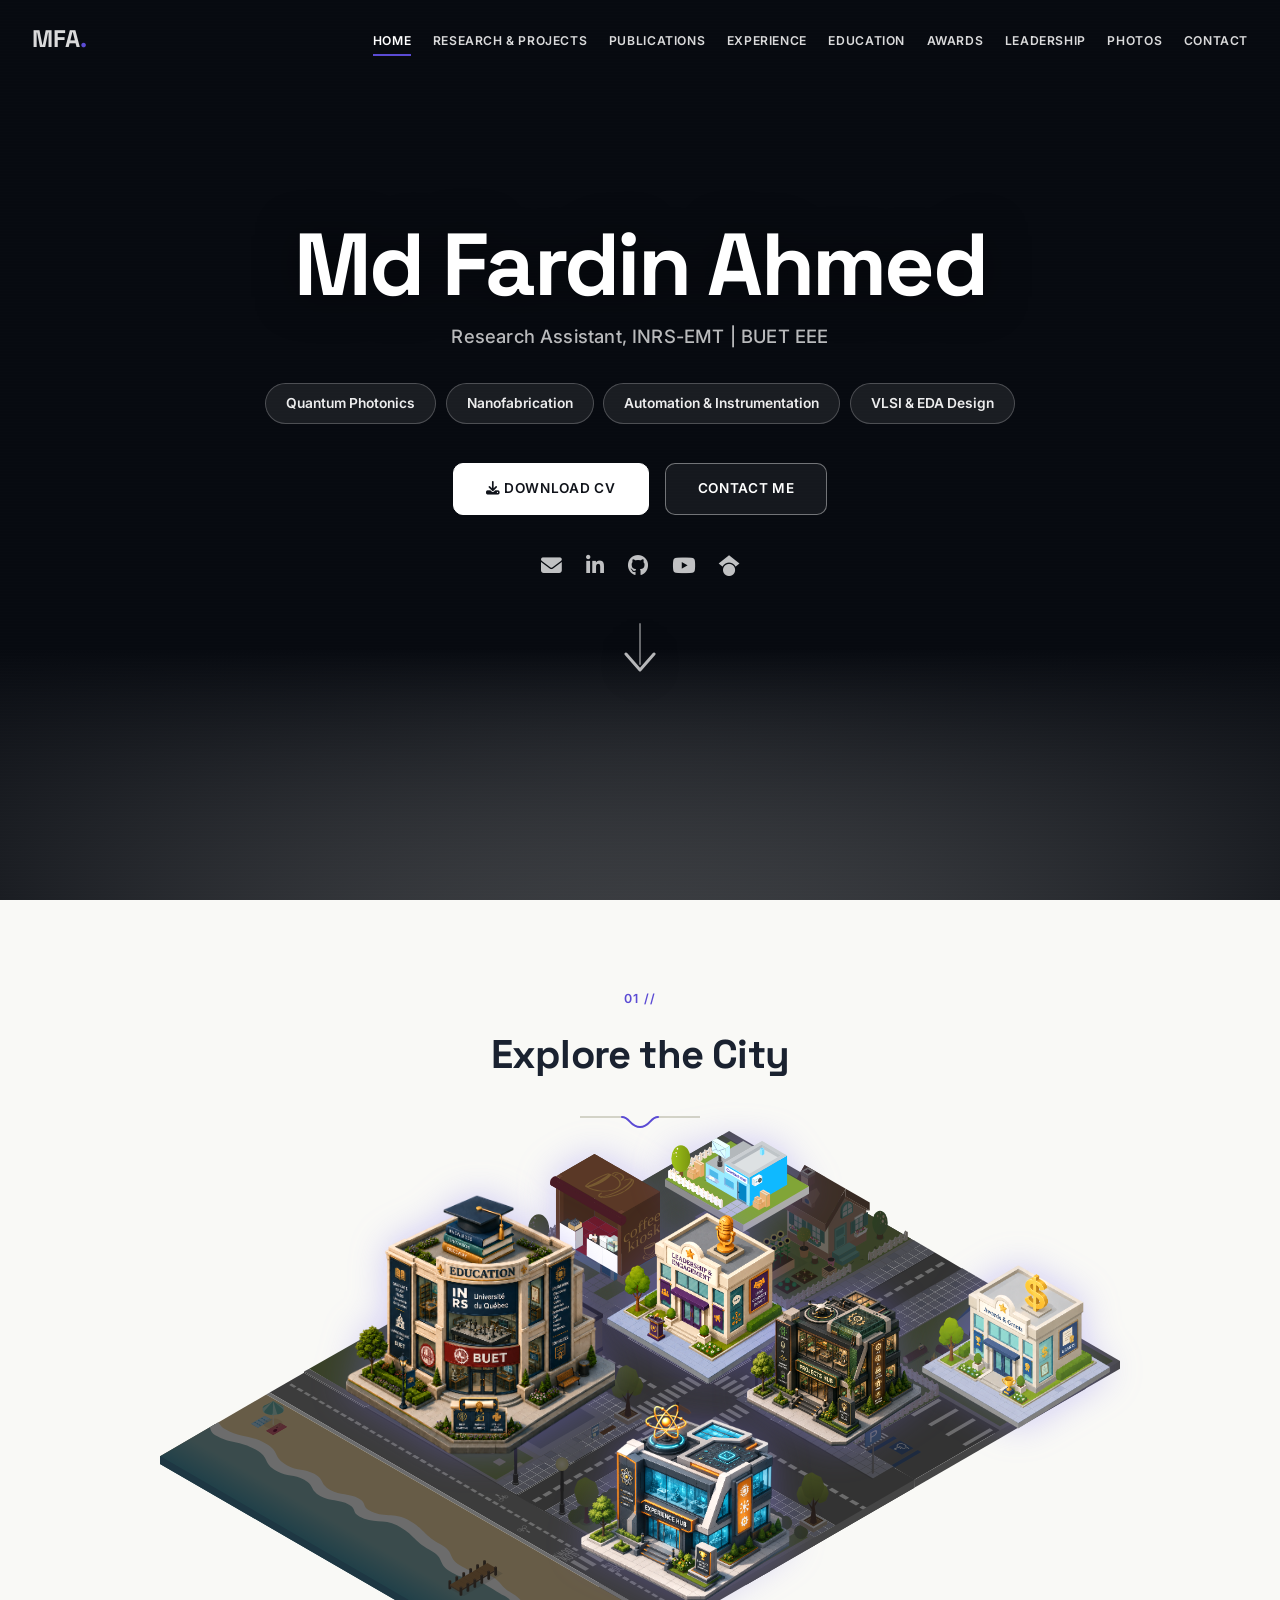
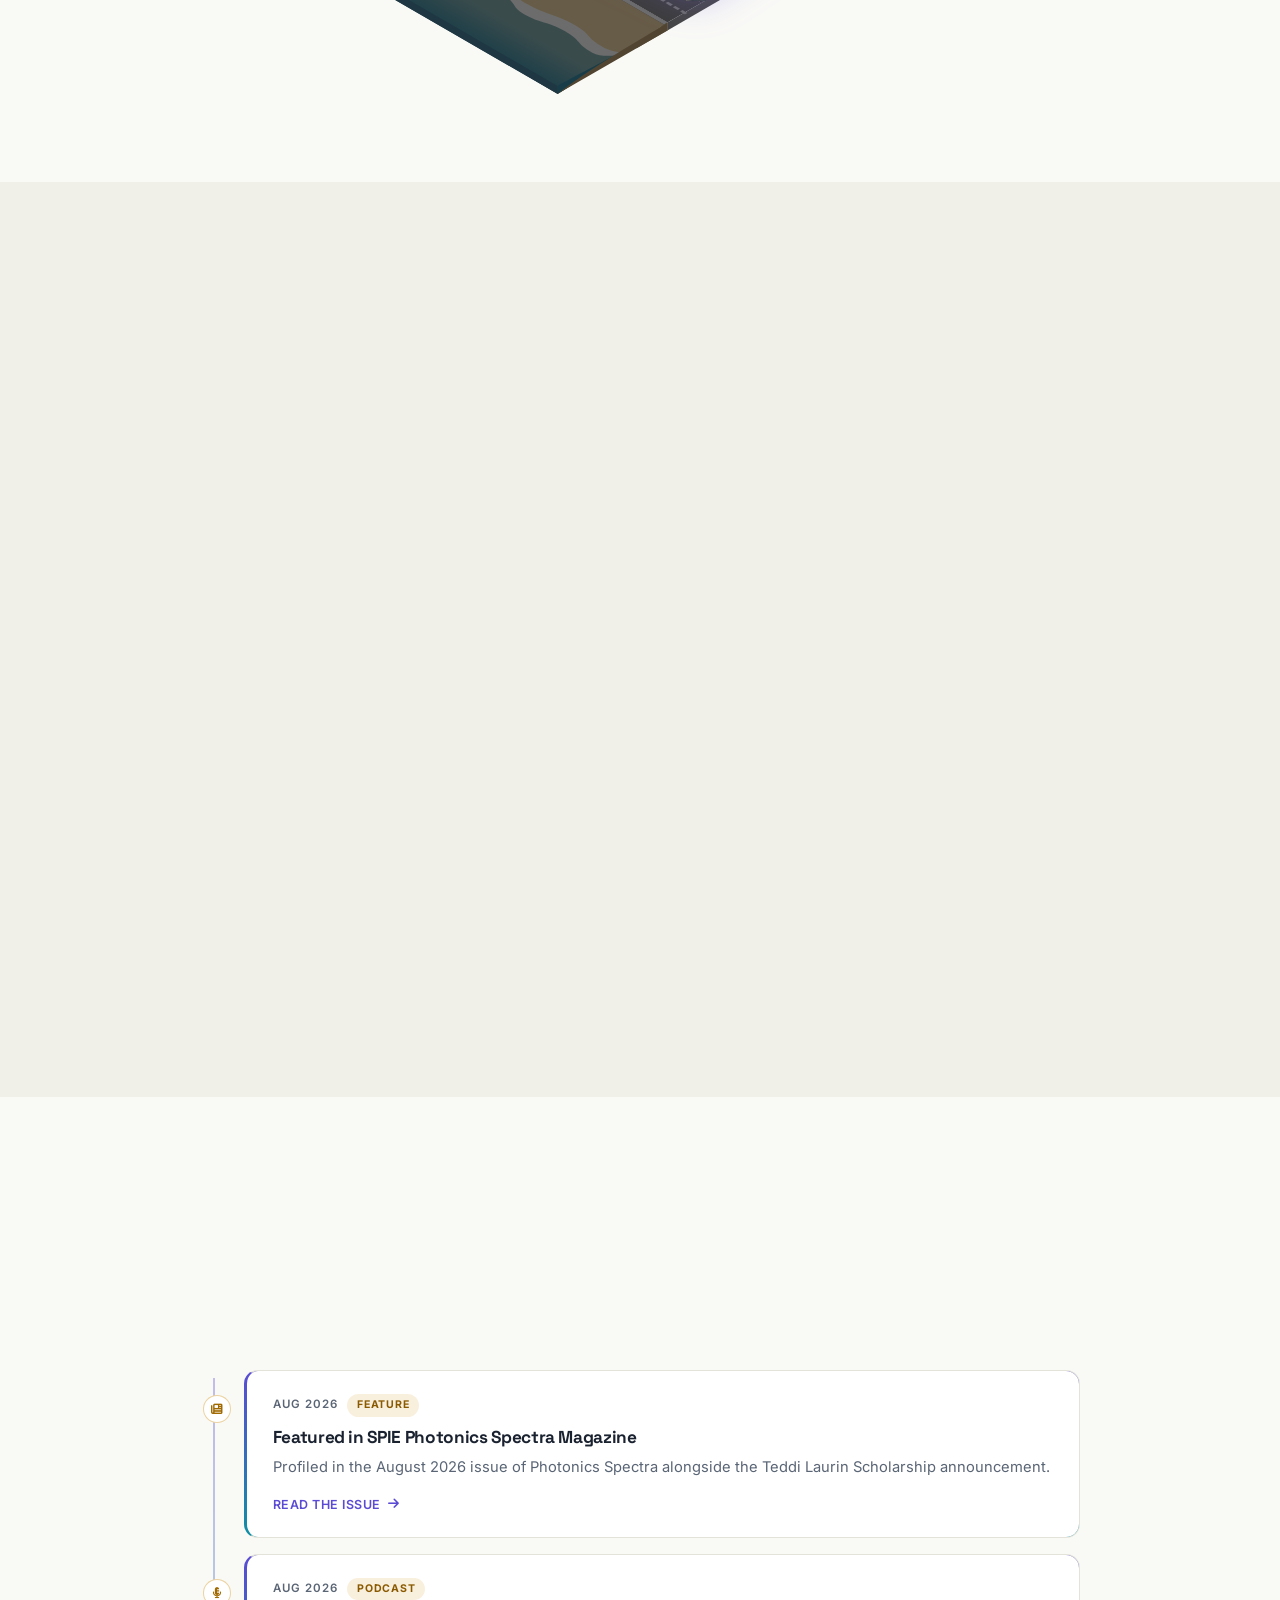
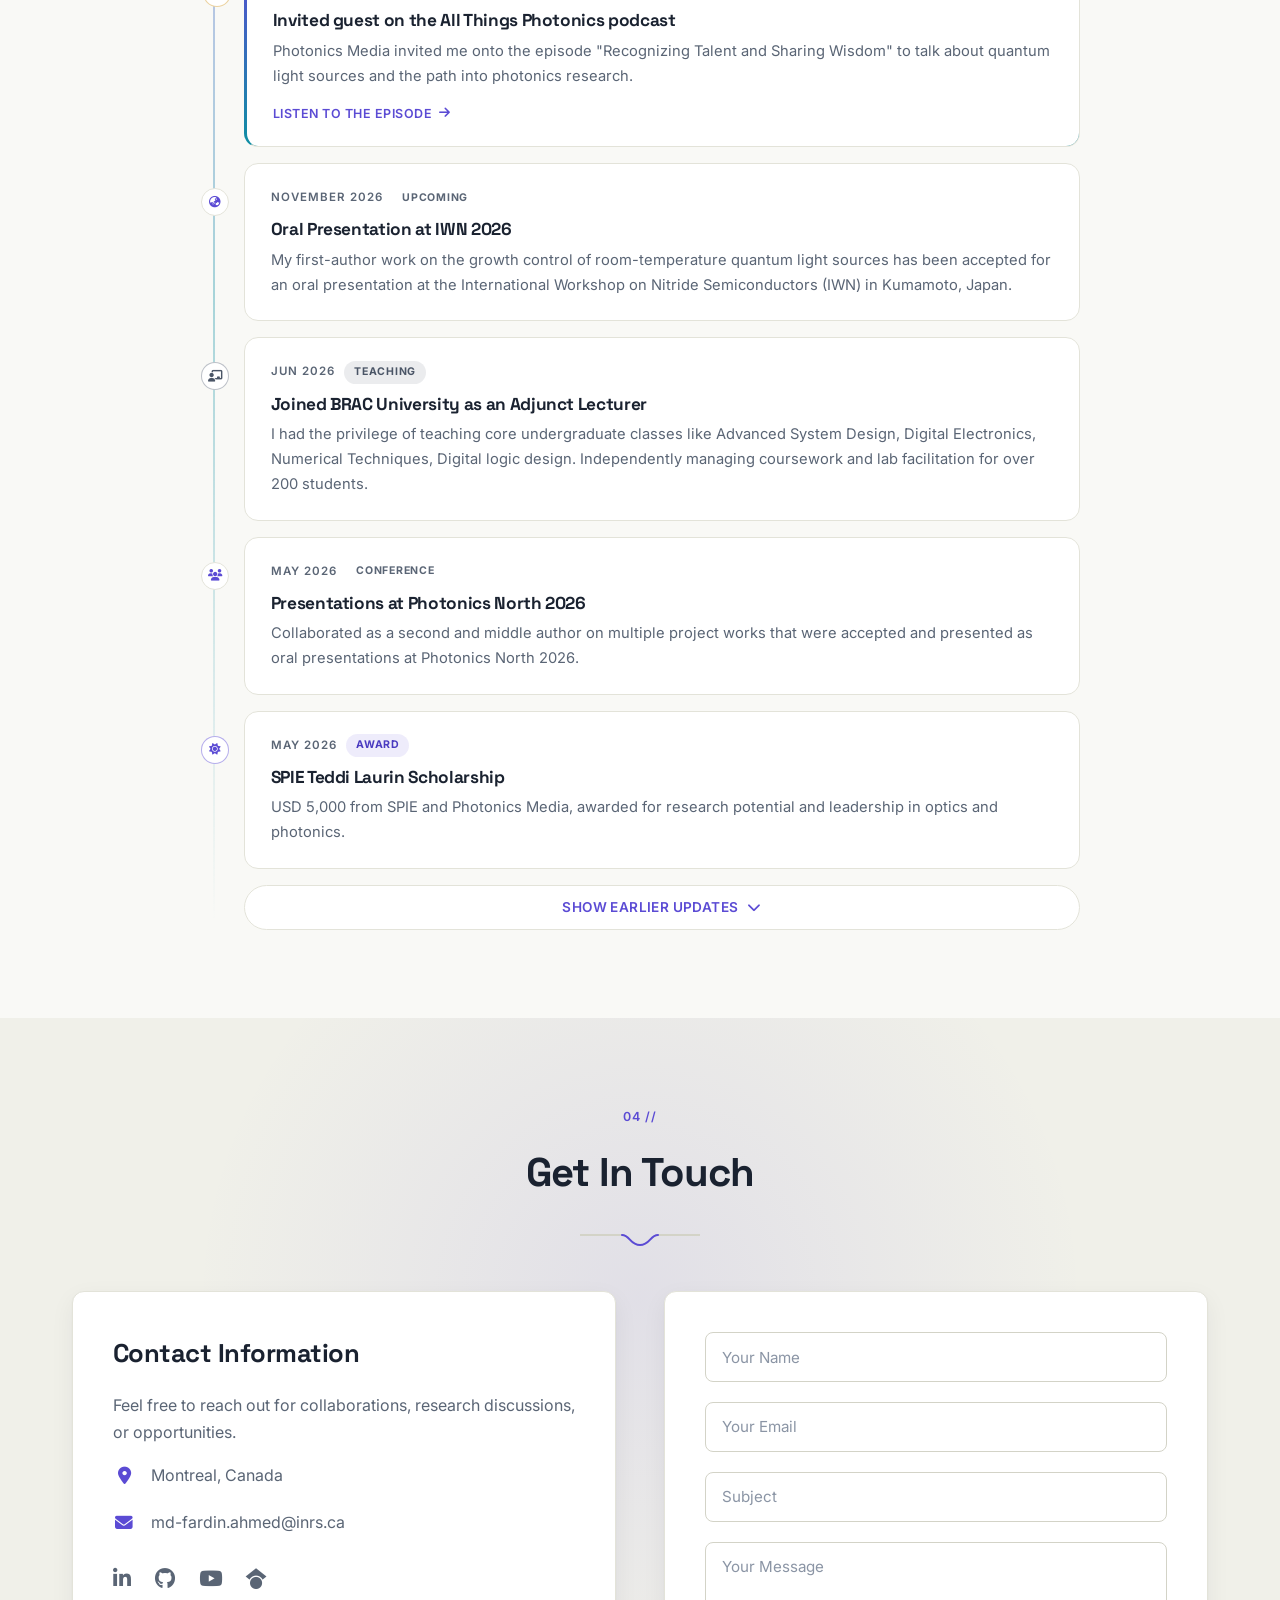
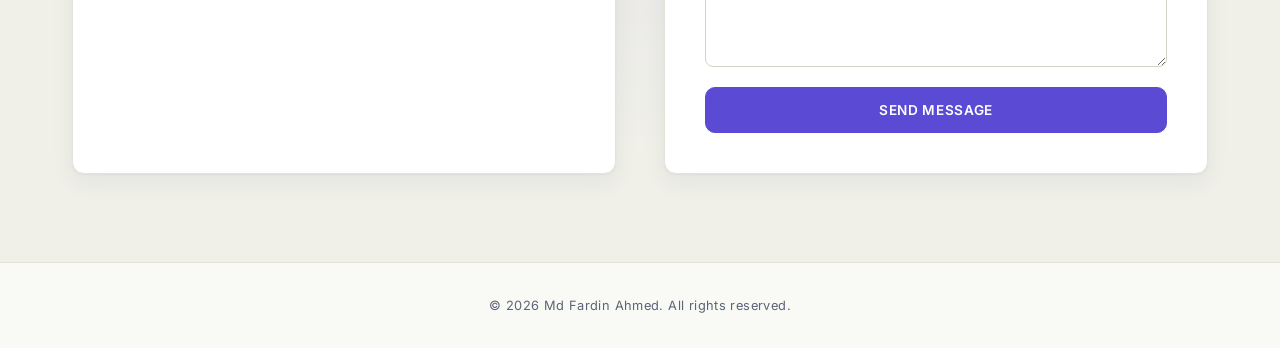
==== commit 37382ae4: "Add files via upload" ====
--- a/index.html
+++ b/index.html
@@ -239,7 +239,7 @@
                             <span class="news-date">Jun 2026</span>
                             <span class="news-tag tag-career">Teaching</span>
                         </div>
-                        <h3>Joined BRAC University as a Part Time Lecturer</h3>
+                        <h3>Joined BRAC University as an Adjunct Lecturer</h3>
                         <p>I had the privilege of teaching core undergraduate classes like Advanced System Design, Digital Electronics, Numerical Techniques, Digital logic design. Independently managing coursework and lab facilitation for over 200 students.</p>
                     </div>
                 </div>
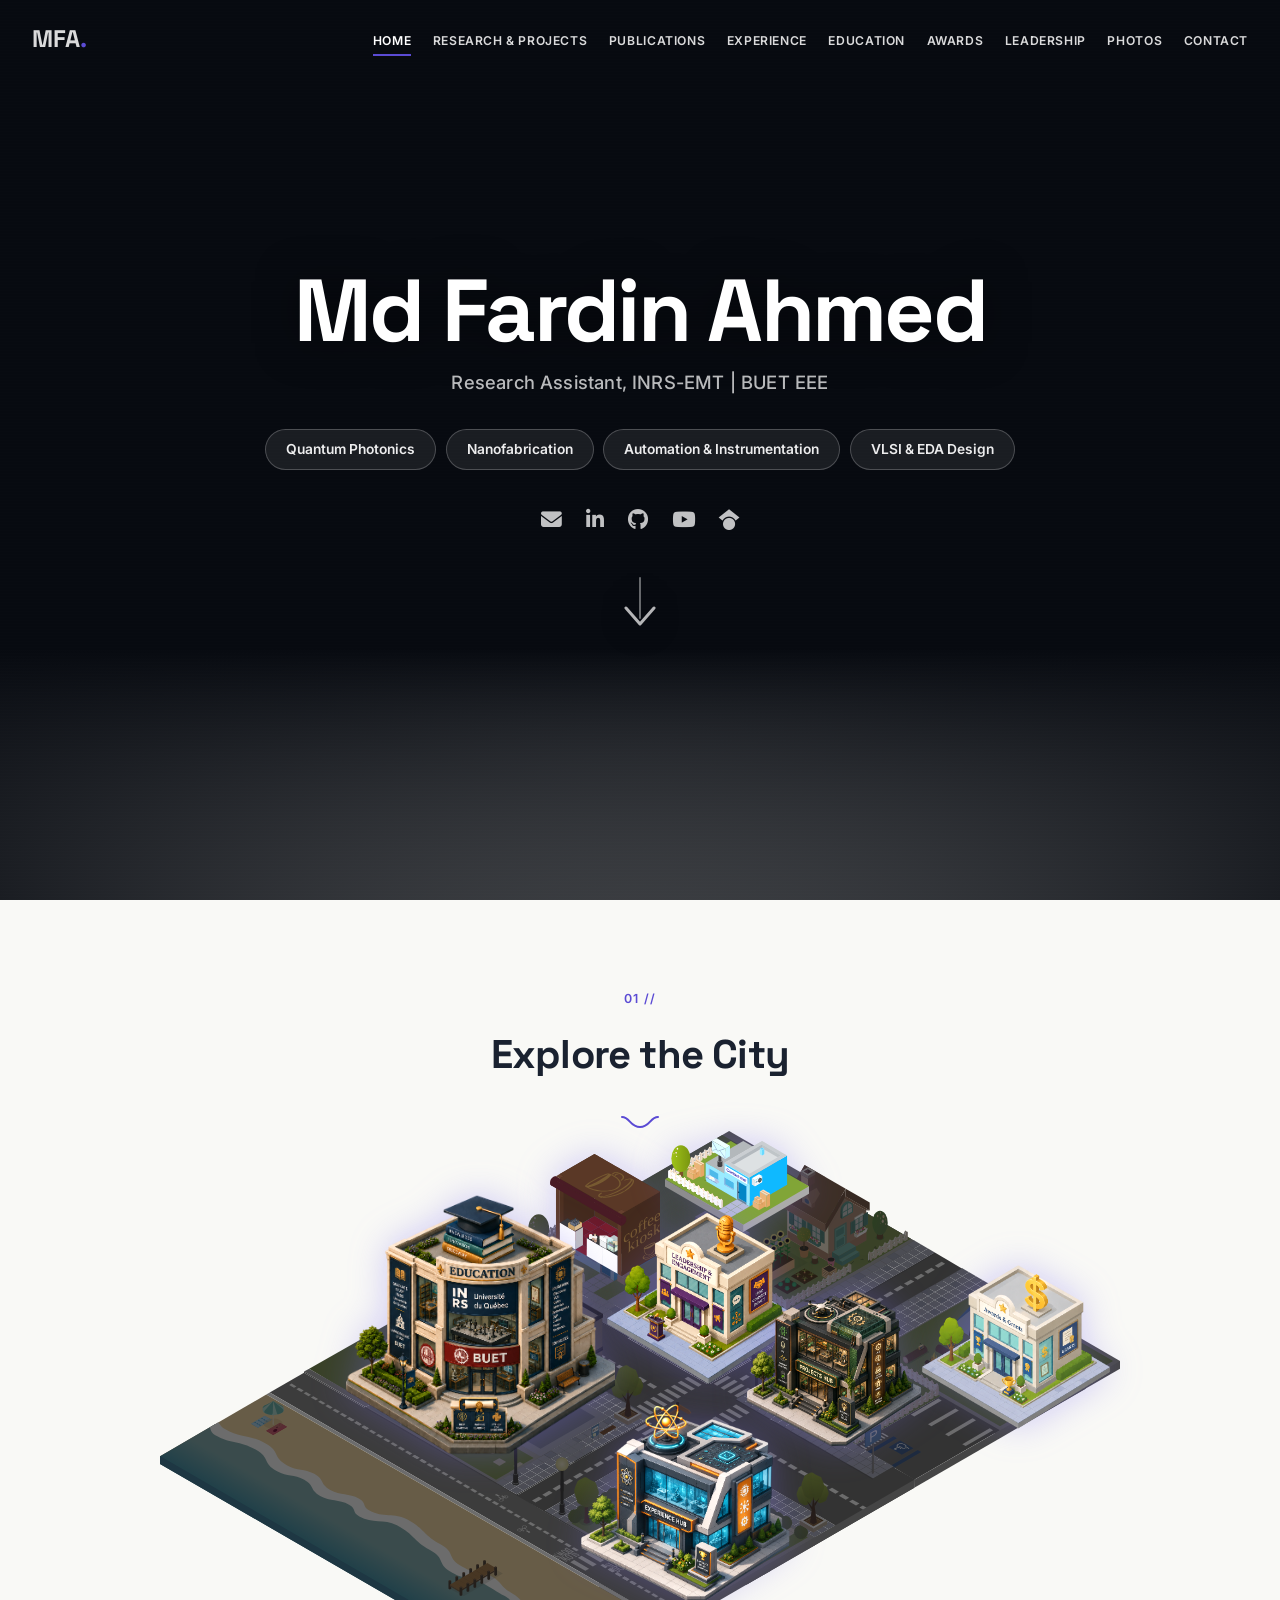
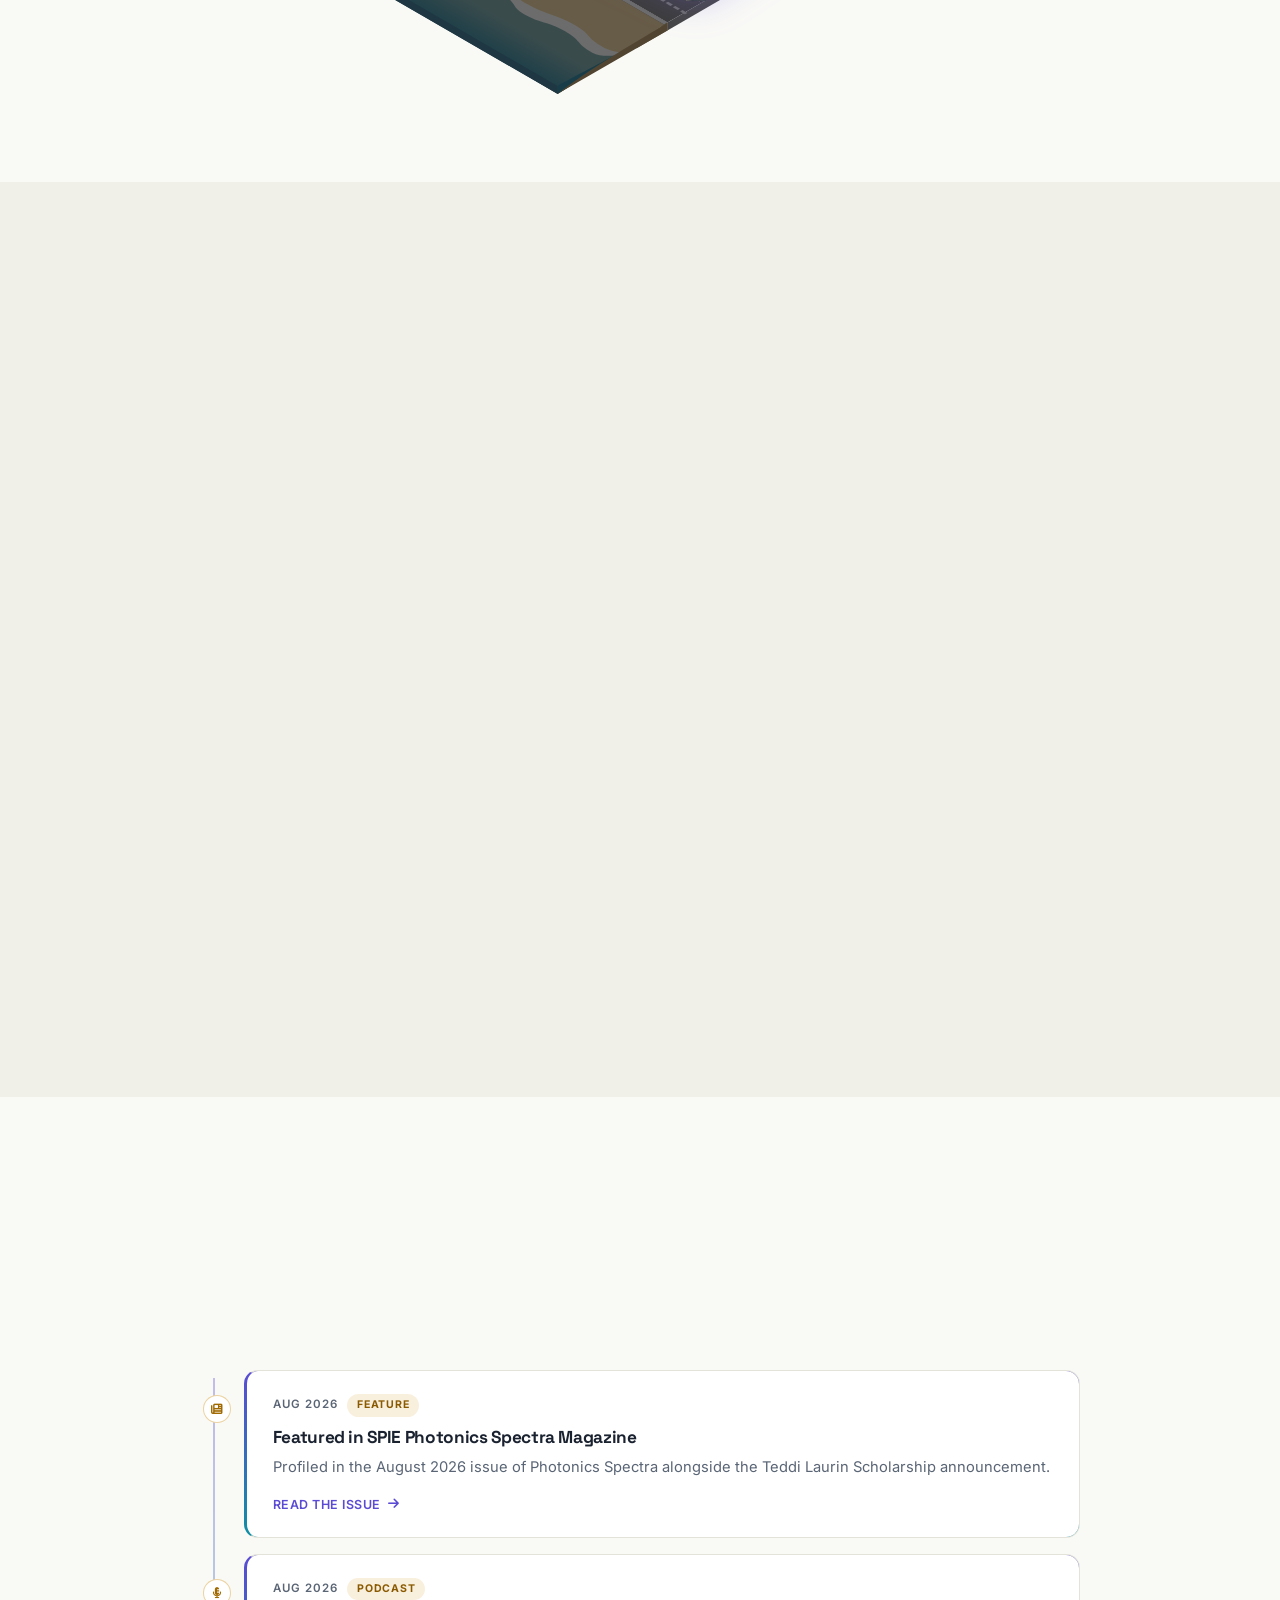
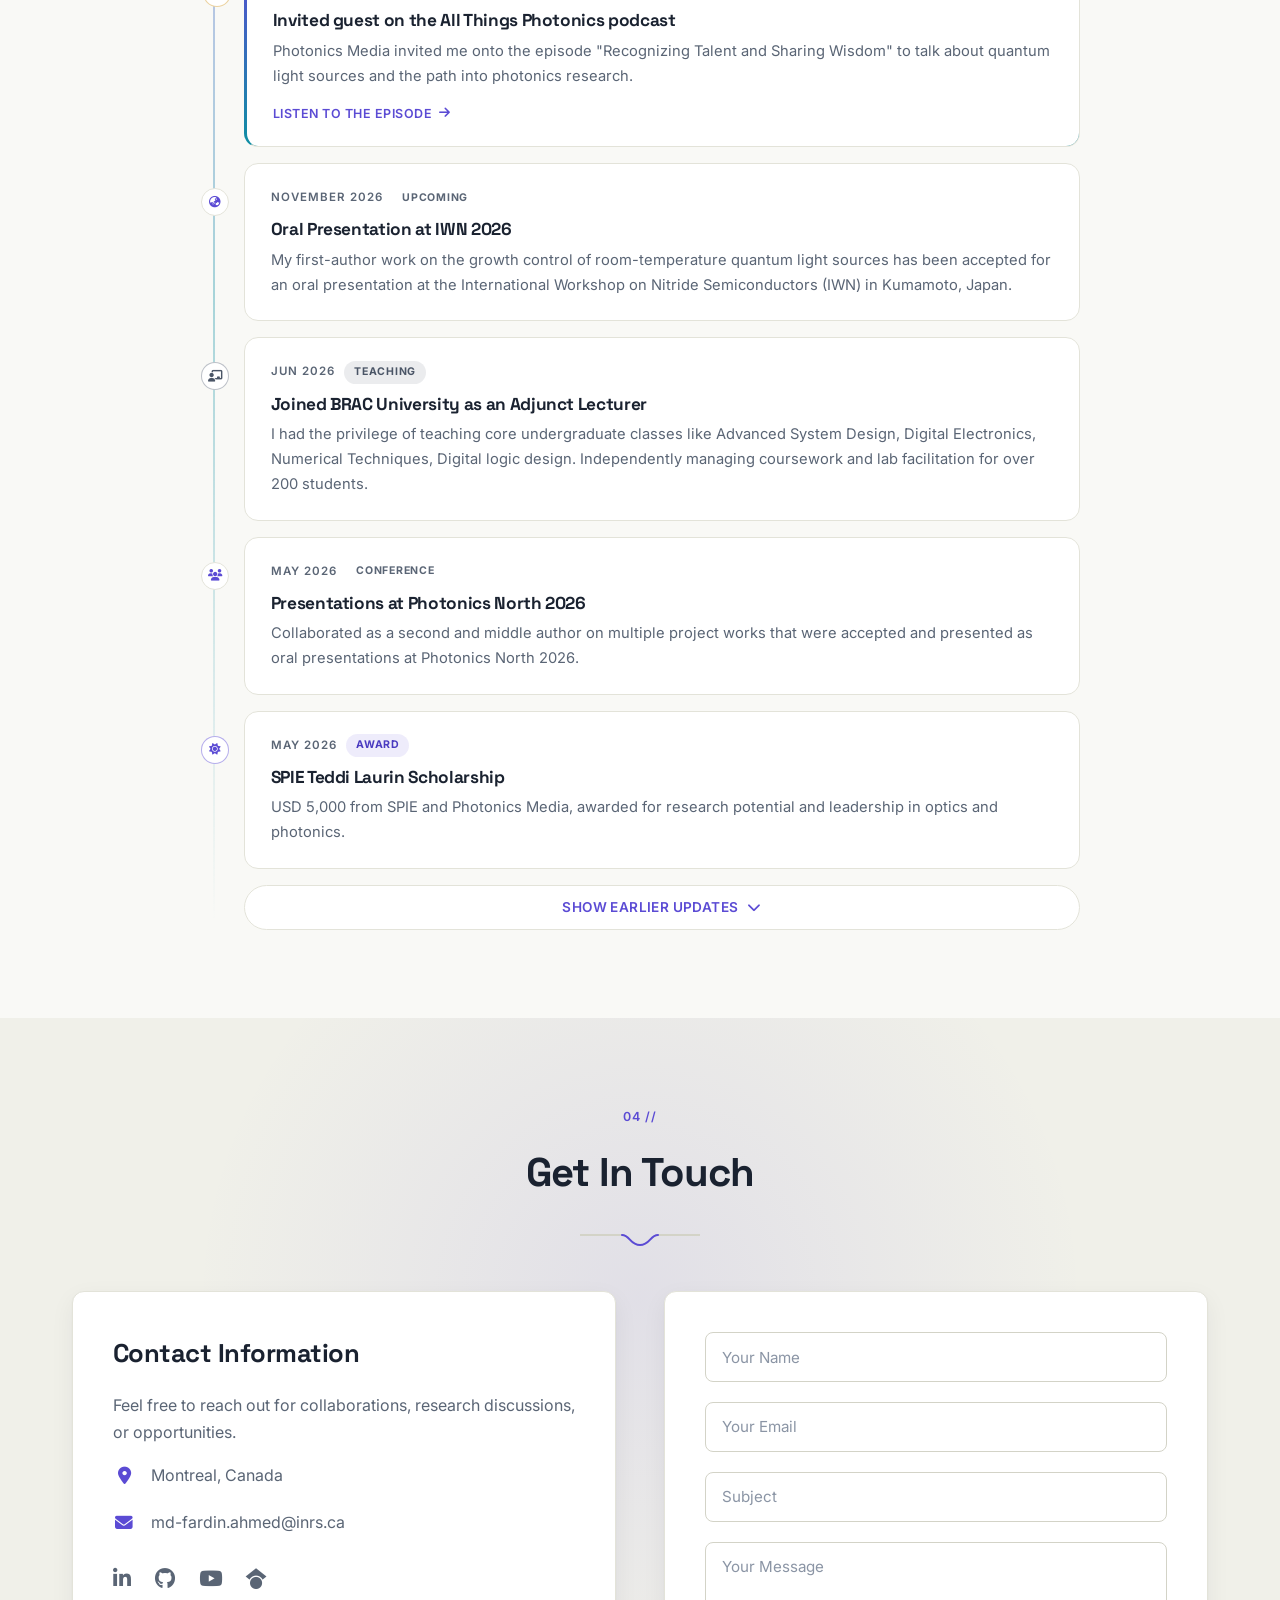
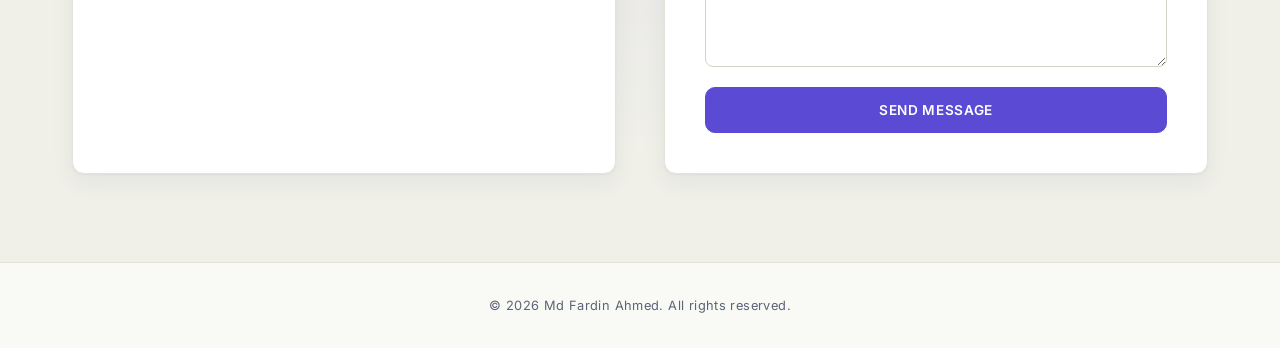
==== commit d73cff83: "Add files via upload" ====
--- a/index.html
+++ b/index.html
@@ -54,10 +54,10 @@
                 <li>Automation &amp; Instrumentation</li>
                 <li>VLSI &amp; EDA Design</li>
             </ul>
-            <div class="hero-buttons fade-in-up delay-3">
+            <!-- <div class="hero-buttons fade-in-up delay-3">
                 <a href="MdFardinAhmed_CV.pdf" class="btn primary-btn" download=""><i class="fas fa-download"></i> Download CV</a>
                 <a href="#contact" class="btn secondary-btn">Contact Me</a>
-            </div>
+            </div> -->
             <div class="social-icons fade-in-up delay-4">
                 <a href="mailto:md-fardin.ahmed@inrs.ca" aria-label="Email"><i class="fas fa-envelope"></i></a>
                 <a href="http://www.linkedin.com/in/fardin-ahmed-97baa018b" target="_blank" aria-label="LinkedIn"><i class="fab fa-linkedin-in"></i></a>
@@ -81,7 +81,7 @@
                 <span class="section-num">01 //</span>
                 <h2>Explore the City</h2>
                 <svg class="g2-dip" viewBox="0 0 120 24" width="120" height="24" aria-hidden="true">
-                    <path class="g2-line" d="M0,12 H42 M78,12 H120"></path>
+                    <!-- <path class="g2-line" d="M0,12 H42 M78,12 H120"></path> -->
                     <path class="g2-curve" d="M42,12 C50,12 50,22 60,22 C70,22 70,12 78,12"></path>
                 </svg>
             </div>
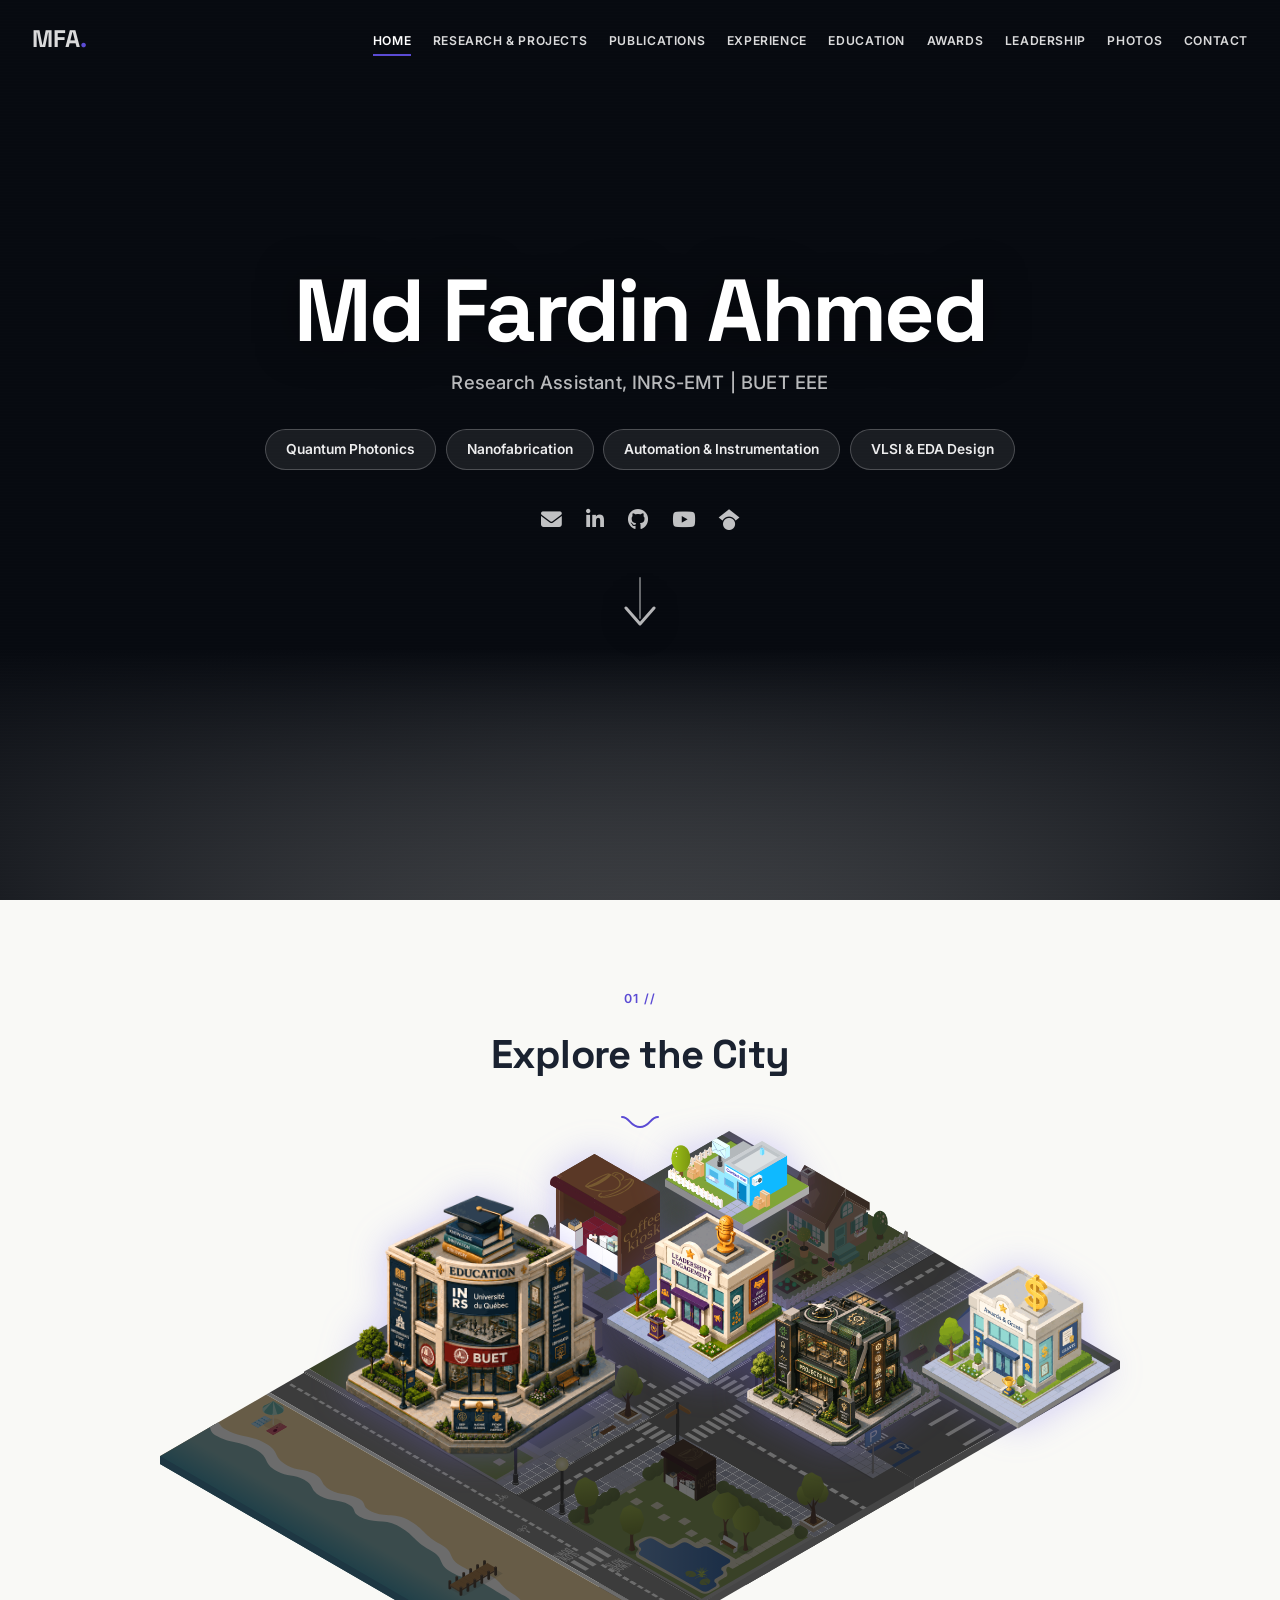
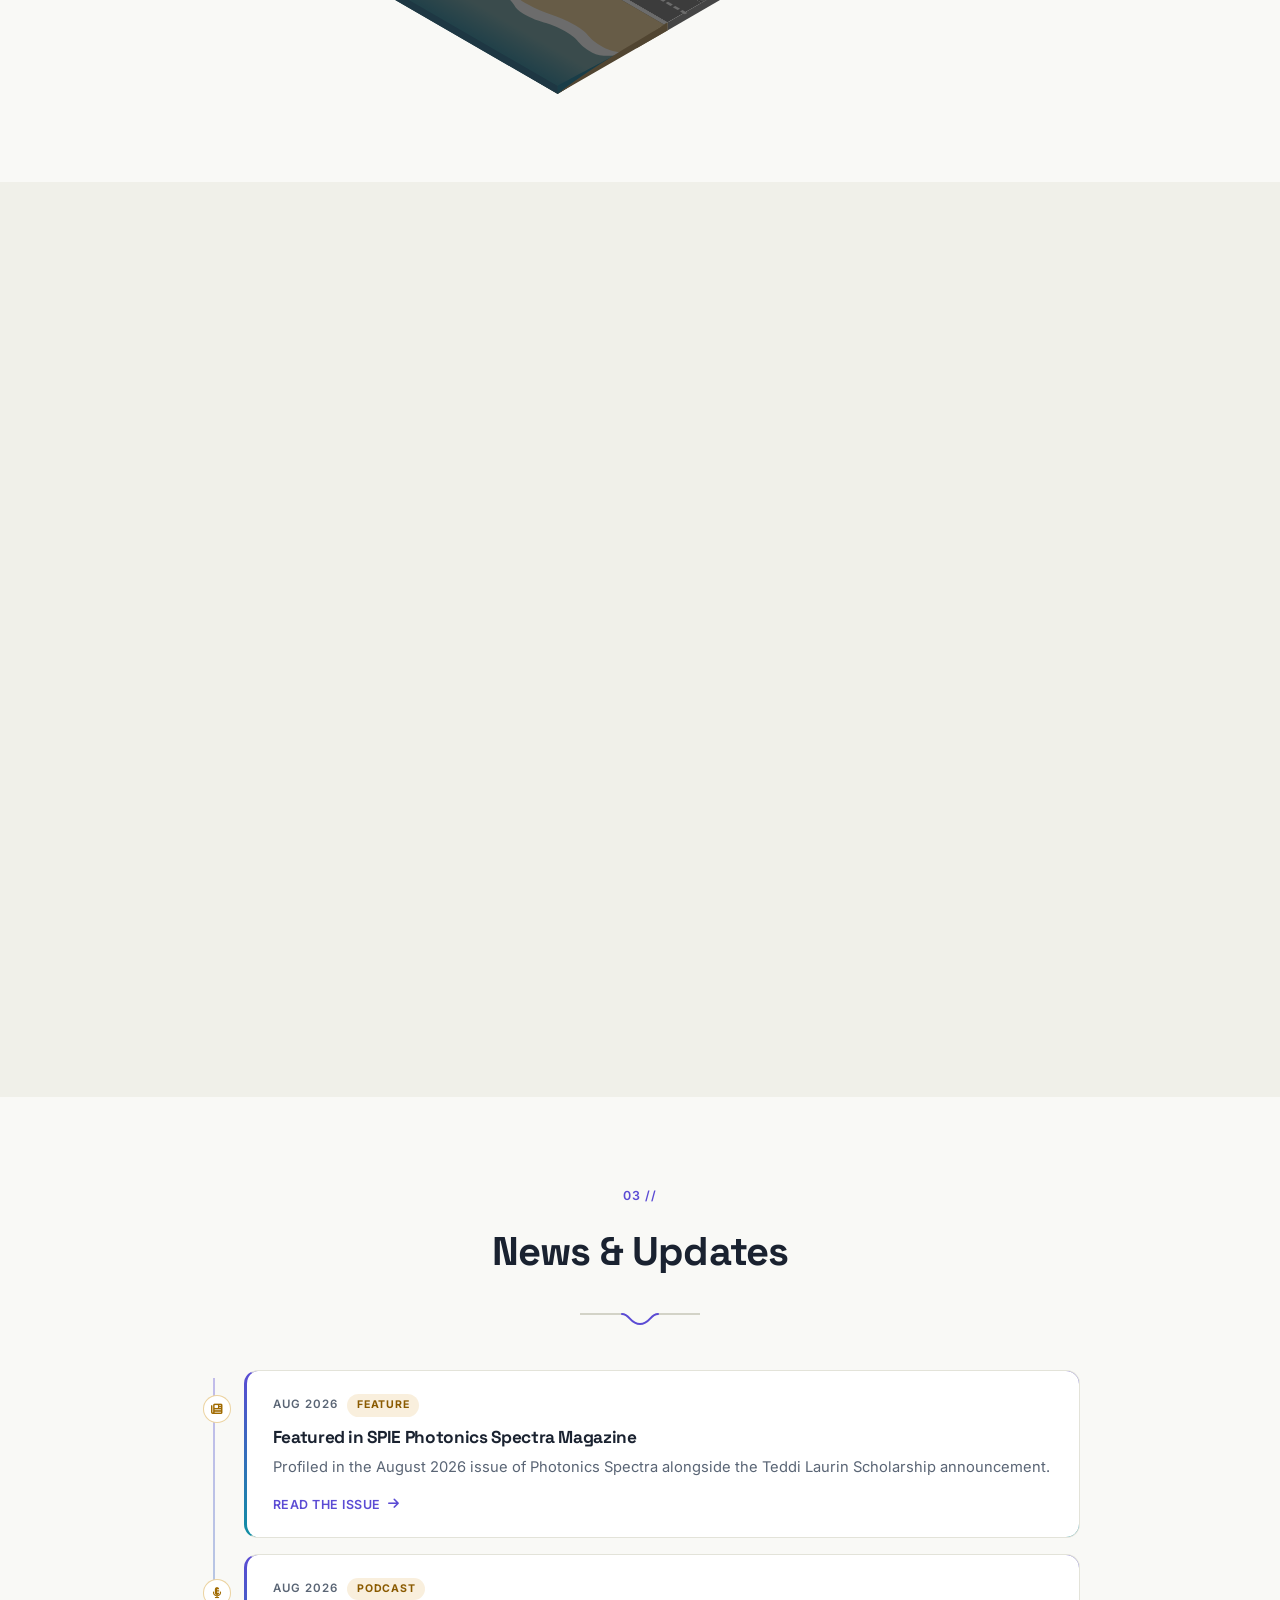
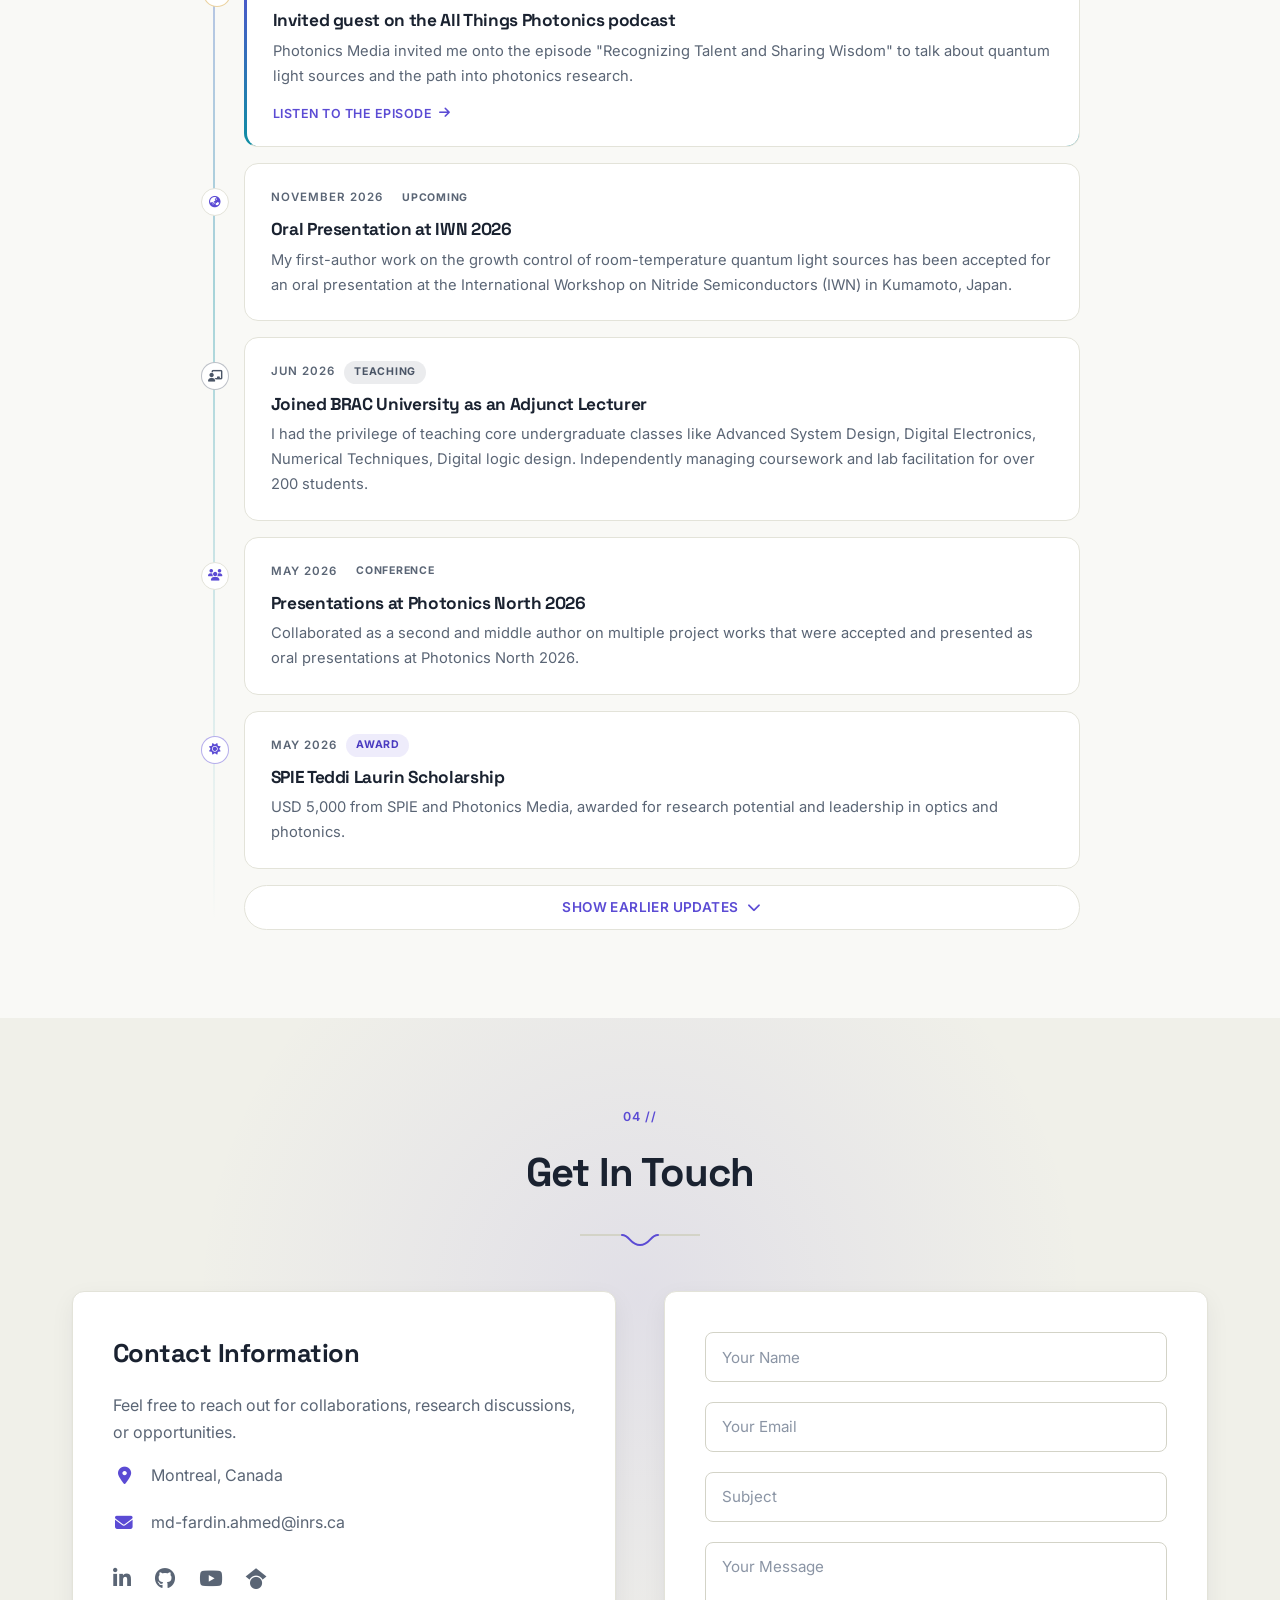
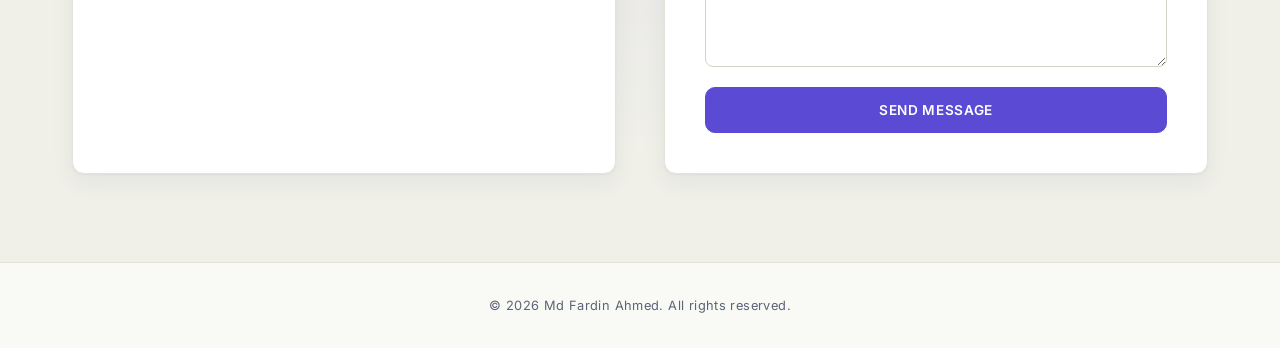
==== commit 3e164f66: "updated the city image" ====
--- a/index.html
+++ b/index.html
@@ -88,40 +88,41 @@
 
             <div class="city-wrapper reveal">
               <div class="city-layer">
-                <img src="images/city_assets/ceci-city.svg" alt="City background" class="city-background">
+                <img src="images/city_assets/ceci-city.svg" alt="City background" class="city-background"
+                     width="1585" height="928" decoding="async" fetchpriority="high">
 
                 <a href="#contact" class="city-icon icon-contact">
-                  <img src="images/city_assets/contact.svg" alt="Contact">
+                  <img src="images/city_assets/contact.svg" alt="Contact" decoding="async">
                   <span class="city-label">Contact</span>
                 </a>
 
                 <a href="education.html" class="city-icon icon-education">
-                  <img src="images/Education/Ed_build.png" alt="Education">
+                  <img src="images/Education/Ed_build.png" alt="Education" width="600" height="600" decoding="async">
                   <span class="city-label">Education</span>
                 </a>
 
                 <a href="leadership.html" class="city-icon icon-illustration">
-                  <img src="images/Leadership/Leadership_building.png" alt="Leadership and Engagement">
+                  <img src="images/Leadership/Leadership_building.png" alt="Leadership and Engagement" width="600" height="600" decoding="async">
                   <span class="city-label">Leadership &amp; Engagement</span>
                 </a>
 
                 <a href="research.html#Research and Projects" class="city-icon icon-research">
-                  <img src="images/Projects/Proj_build.png" alt="Research and Projects">
+                  <img src="images/Projects/Proj_build.png" alt="Research and Projects" width="600" height="600" decoding="async">
                   <span class="city-label">Research &amp; Projects</span>
                 </a>
 
                 <a href="awards.html" class="city-icon icon-talks-workshops">
-                  <img src="images/Award and Grant/Grant_building.png" alt="Awards and Grants">
+                  <img src="images/Award and Grant/Grant_building.png" alt="Awards and Grants" width="600" height="600" decoding="async">
                   <span class="city-label">Awards &amp; Grants</span>
                 </a>
 
                 <a href="experience.html" class="city-icon icon-blog">
-                  <img src="images/Experience/Experience_building.png" alt="Professional Experience">
+                  <img src="images/Experience/Experience_building.png" alt="Professional Experience" width="600" height="600" decoding="async">
                   <span class="city-label">Professional Experience</span>
                 </a>
 
                 <a href="#contact" class="city-icon icon-coffee">
-                  <img src="images/city_assets/coffee-kiosk.svg" alt="Book a Time to Chat!">
+                  <img src="images/city_assets/coffee-kiosk.svg" alt="Book a Time to Chat!" decoding="async">
                   <span class="city-label">Get in Touch</span>
                 </a>
               </div>
@@ -143,7 +144,7 @@
             <div class="about-content reveal">
                 <div class="about-image">
                     <div class="about-image-wrapper">
-                        <img src="images/Headshot_FardinAhmed_v2.jpg" alt="Md Fardin Ahmed">
+                        <img src="images/Headshot_FardinAhmed_v2.jpg" alt="Md Fardin Ahmed" loading="lazy" decoding="async">
                         <div class="laser-frame"></div>
                     </div>
                 </div>
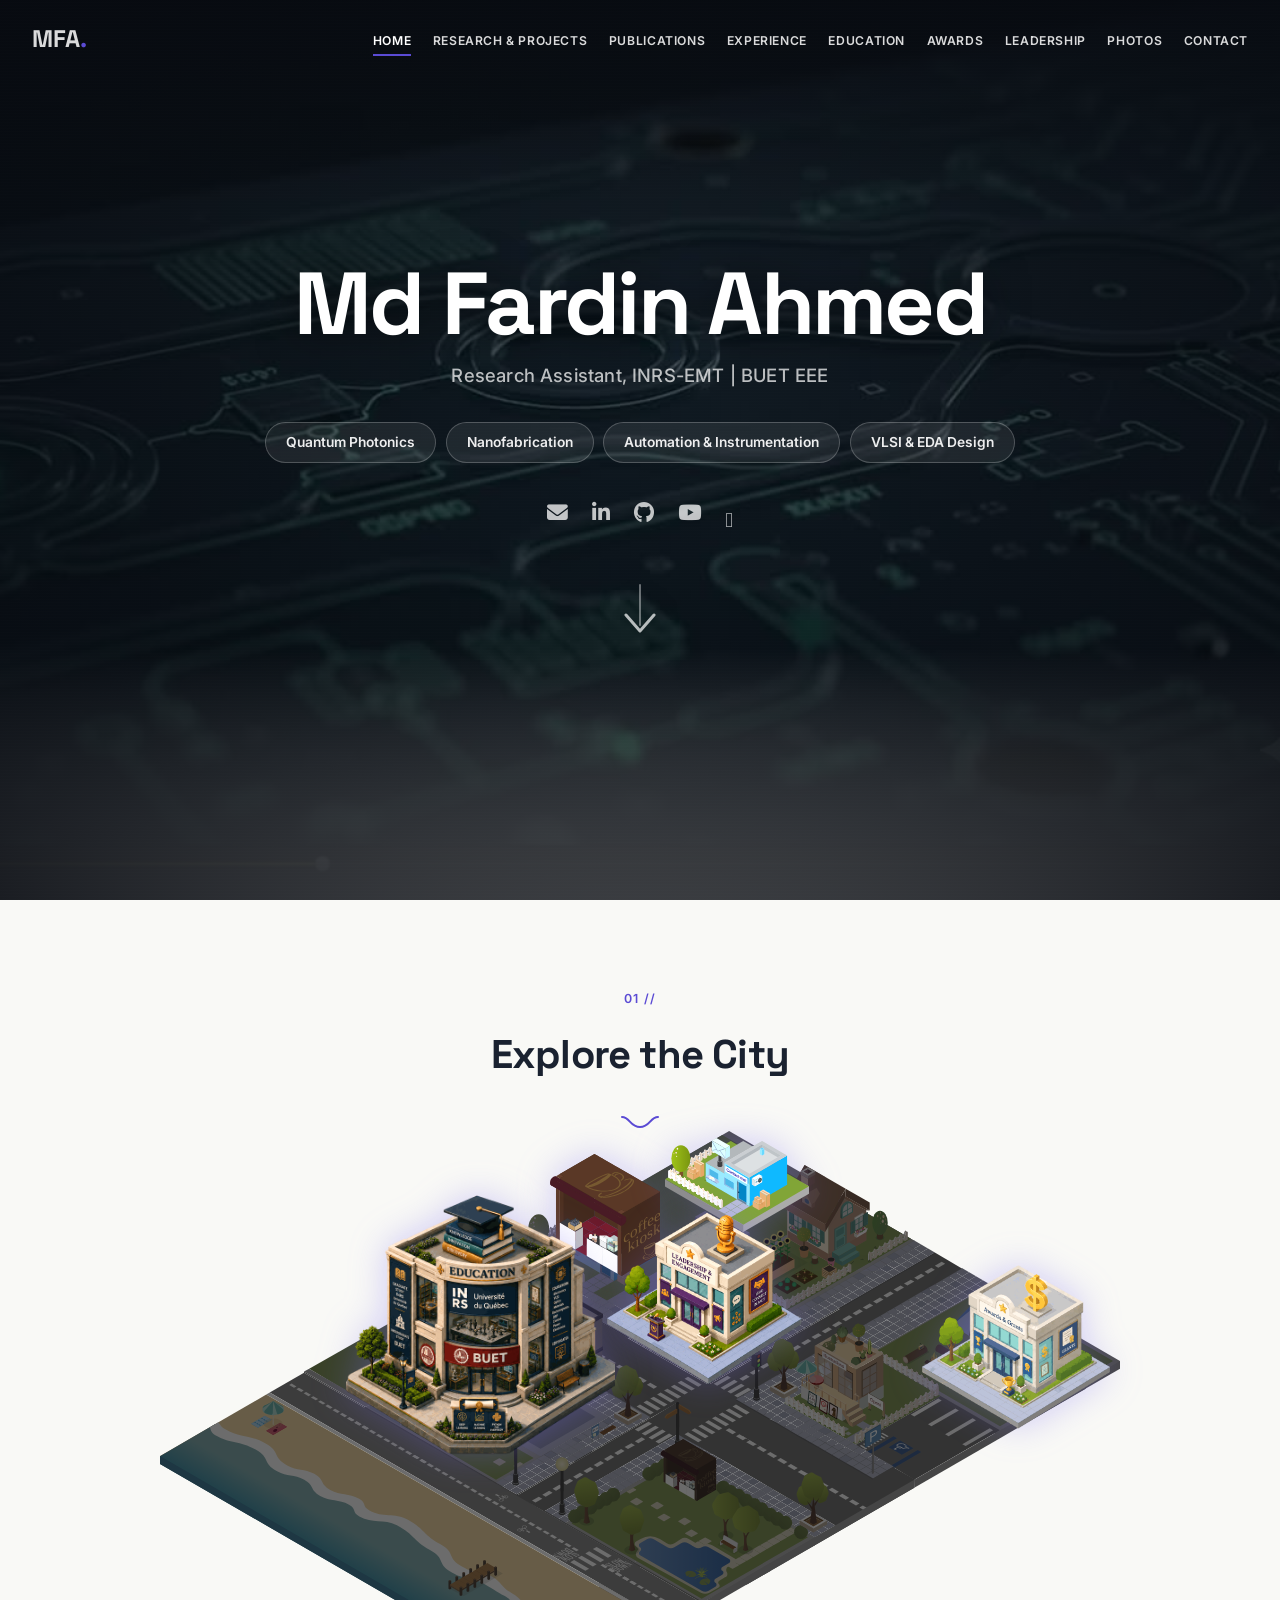
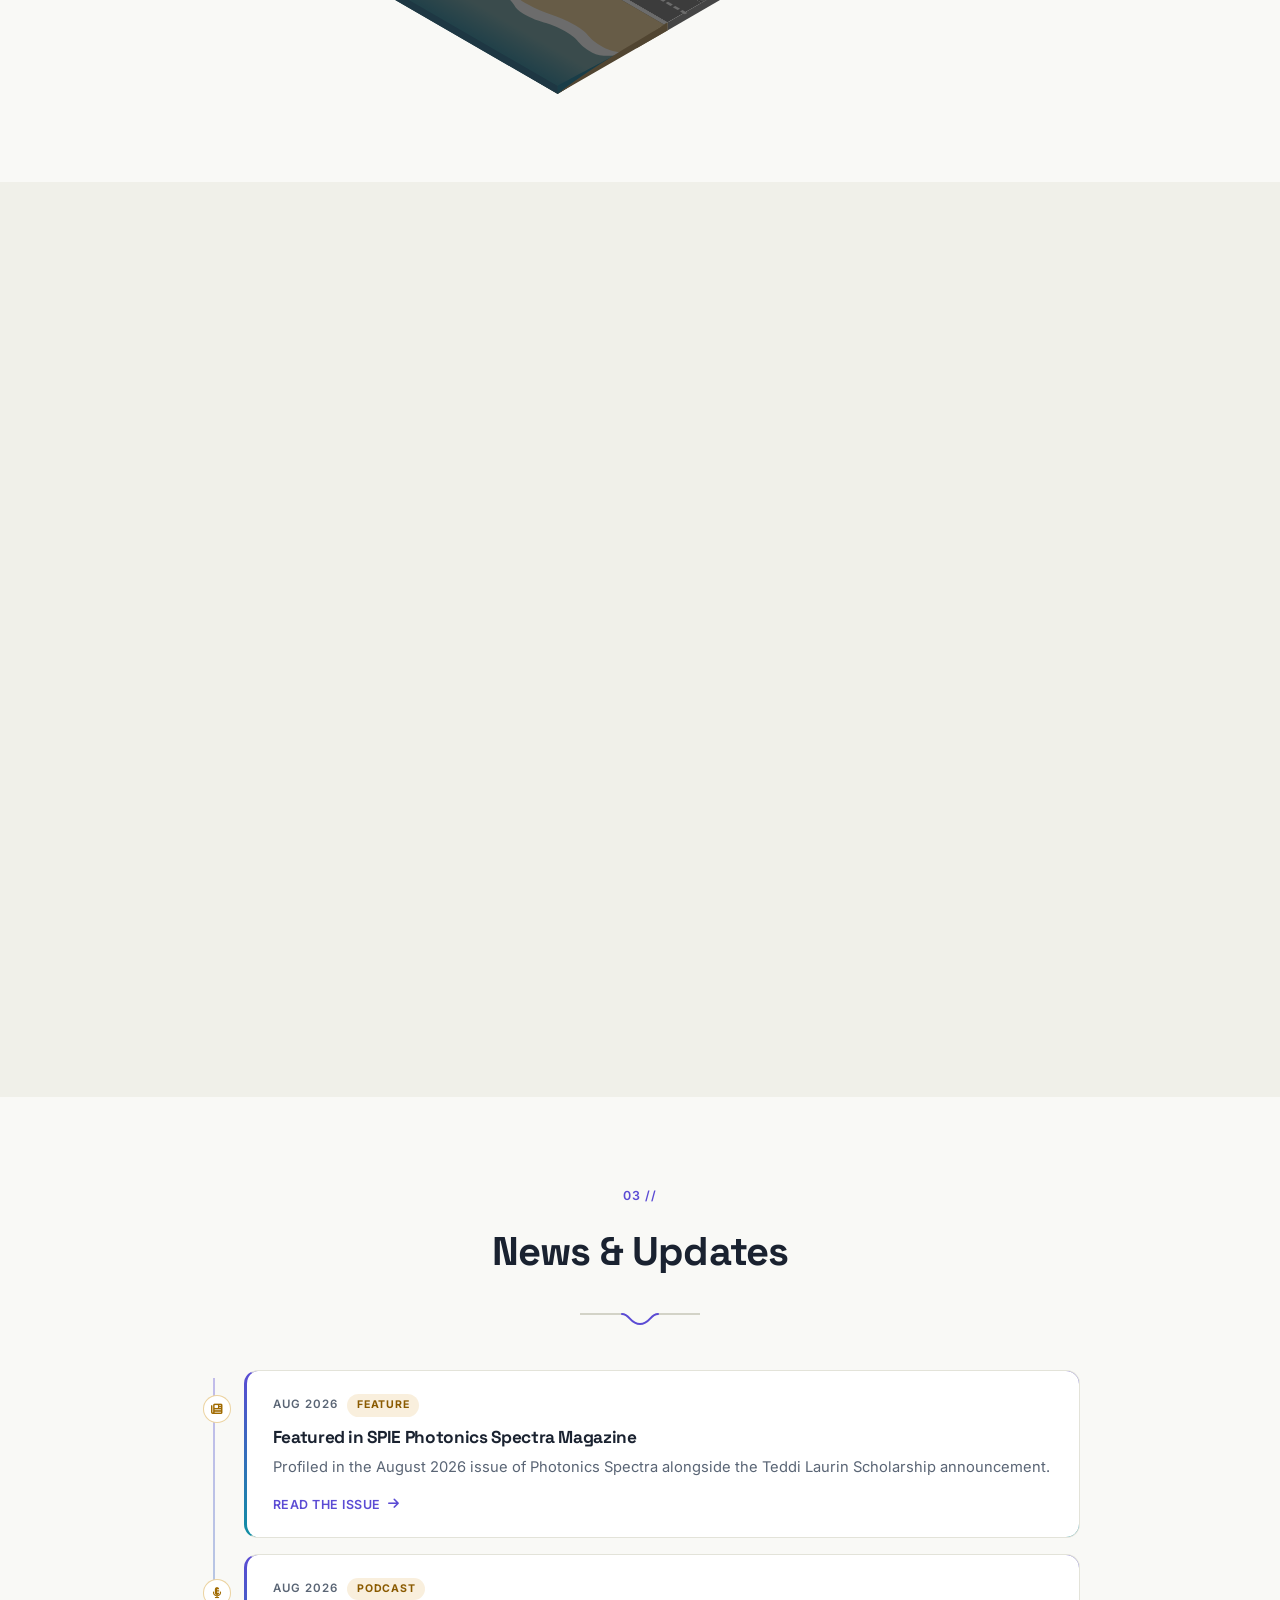
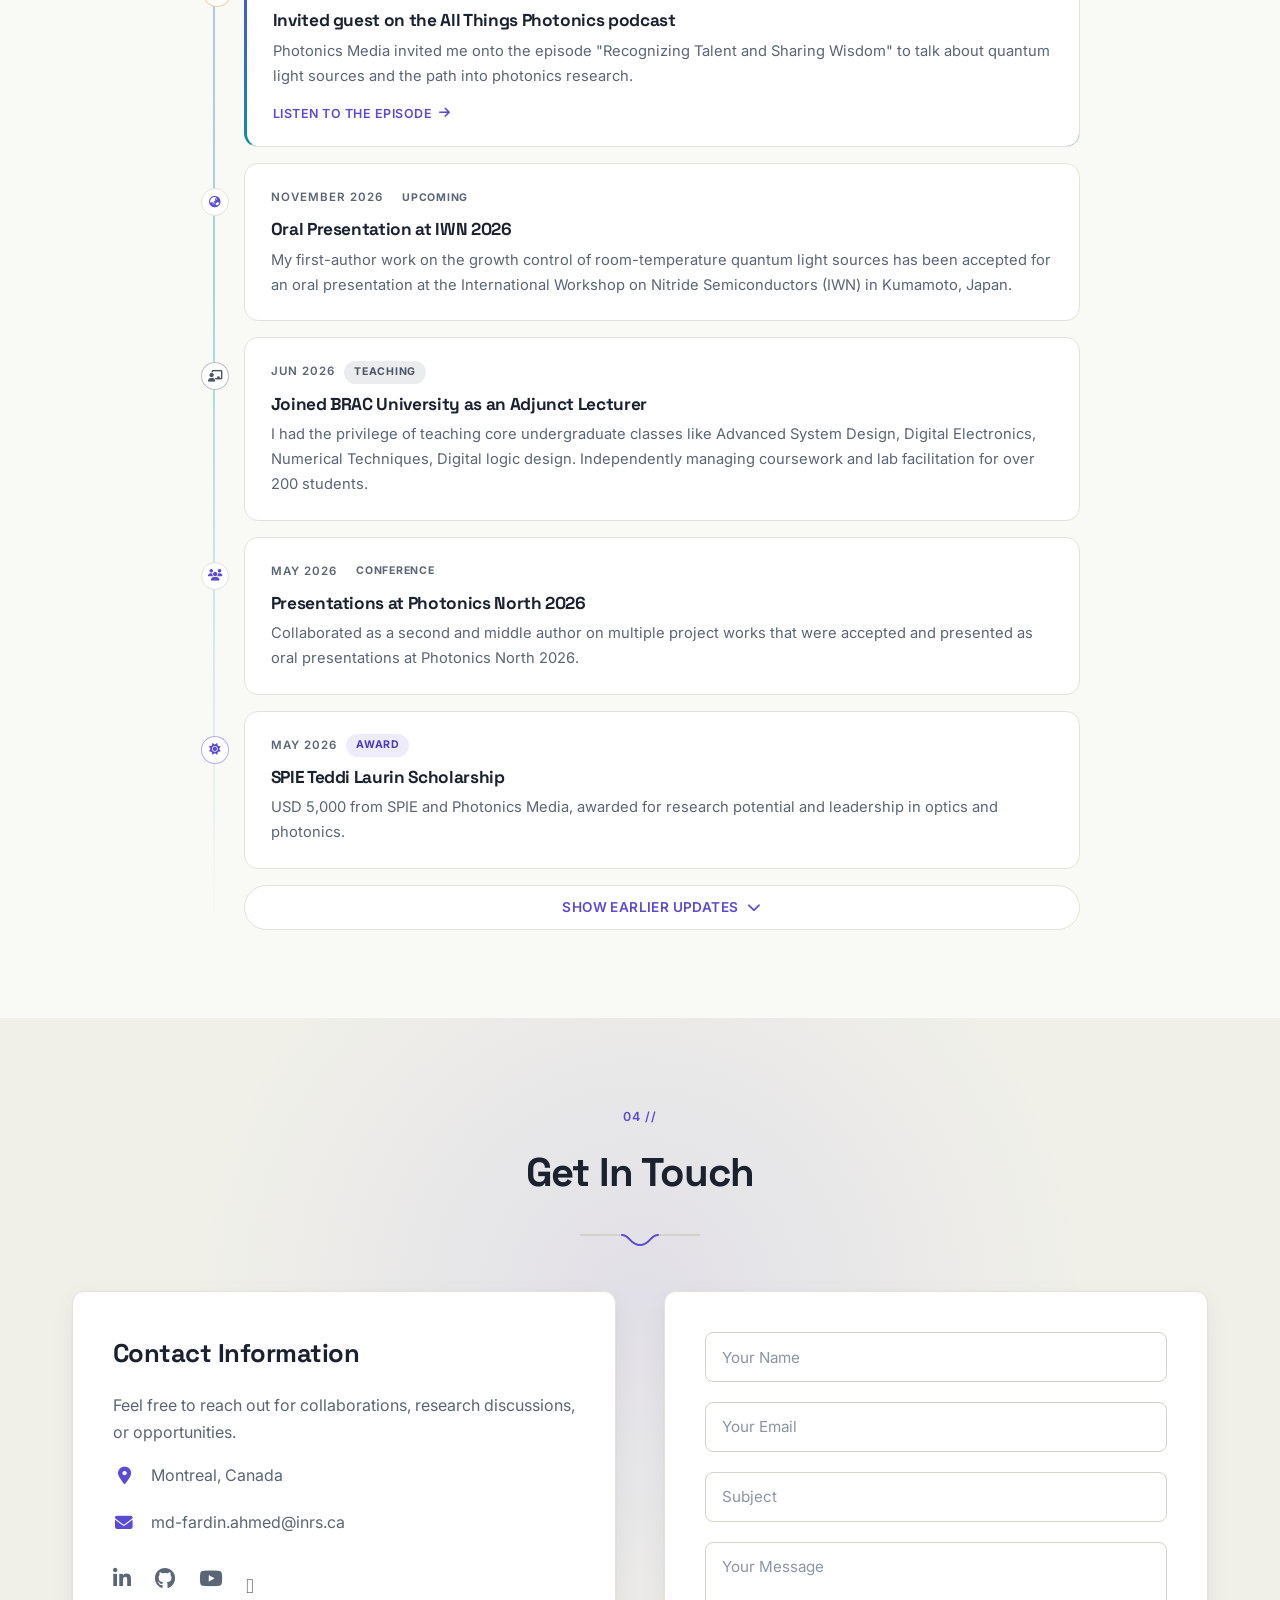
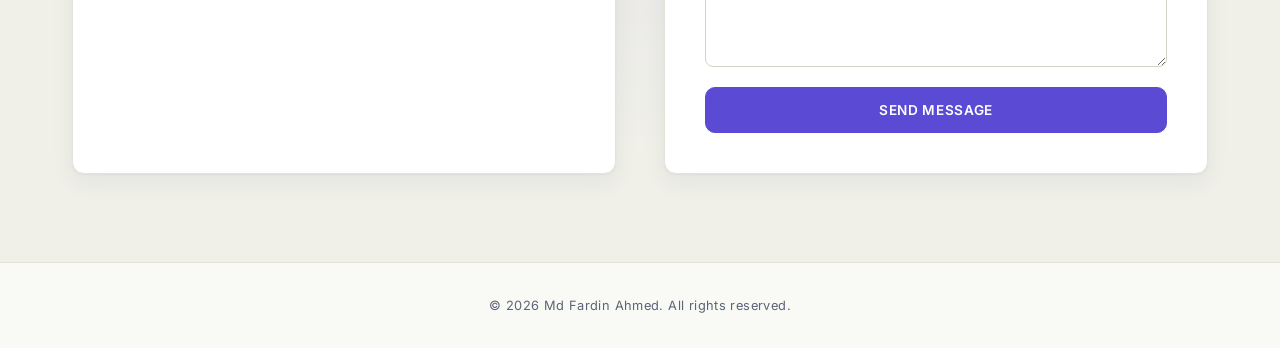
==== commit bdc64fa9: "FIxed lagging issue" ====
--- a/index.html
+++ b/index.html
@@ -7,9 +7,9 @@
     <link rel="preconnect" href="https://fonts.gstatic.com" crossorigin="">
     <link href="https://fonts.googleapis.com/css2?family=Space+Grotesk:wght@500;700&family=Inter:wght@400;500;600;700&display=swap" rel="stylesheet">
     <!-- FontAwesome for icons -->
-    <link rel="stylesheet" href="https://cdnjs.cloudflare.com/ajax/libs/font-awesome/6.7.2/css/all.min.css">
+    <link rel="stylesheet" href="fontawesome-subset.css?v=20260920">
     <!-- Custom CSS -->
-    <link rel="stylesheet" href="style.css?v=20260917">
+    <link rel="stylesheet" href="style.css?v=20260920">
 </head>
 <body class="has-video-hero">
     <div id="scroll-progress" aria-hidden="true"></div>
@@ -39,8 +39,9 @@
 
     <!-- Hero Section — cinematic video background -->
     <header id="home" class="hero">
-        <video class="hero-video" autoplay muted loop playsinline preload="auto" aria-hidden="true">
-            <source src="video/Extreme_macro_cinematography_2.mp4" type="video/mp4">
+        <video class="hero-video" autoplay muted loop playsinline preload="metadata"
+               poster="video/hero-poster.jpg" width="1280" height="720" aria-hidden="true">
+            <source src="video/Extreme_macro_cinematography_2.mp4?v=20260920" type="video/mp4">
         </video>
         <div class="hero-overlay"></div>
         <div class="hero-grain" aria-hidden="true"></div>
@@ -144,7 +145,7 @@
             <div class="about-content reveal">
                 <div class="about-image">
                     <div class="about-image-wrapper">
-                        <img src="images/Headshot_FardinAhmed_v2.jpg" alt="Md Fardin Ahmed" loading="lazy" decoding="async">
+                        <img src="images/Headshot_FardinAhmed_v2.jpg" alt="Md Fardin Ahmed" width="750" height="678" loading="lazy" decoding="async">
                         <div class="laser-frame"></div>
                     </div>
                 </div>
--- a/style.css
+++ b/style.css
@@ -467,11 +467,16 @@
     transform: translate(-50%, -50%);
     object-fit: cover;
     z-index: 0;
-    filter: saturate(1.05) contrast(1.05);
-    opacity: 0;
+    /* The saturate/contrast grade is baked into the file at encode time.
+       As a CSS filter it cost a GPU pass on every frame, which stuttered
+       the hero on low-end devices. */
+    /* Visible immediately: the poster is frame 0 of this same video, so
+       there is nothing to flash and no reason to gate the hero on JS. */
+    opacity: 1;
     transition: opacity 0.35s ease;
 }
 
+/* Kept so the fade can be reinstated; redundant while the poster is in place. */
 .hero-video.is-playing {
     opacity: 1;
 }
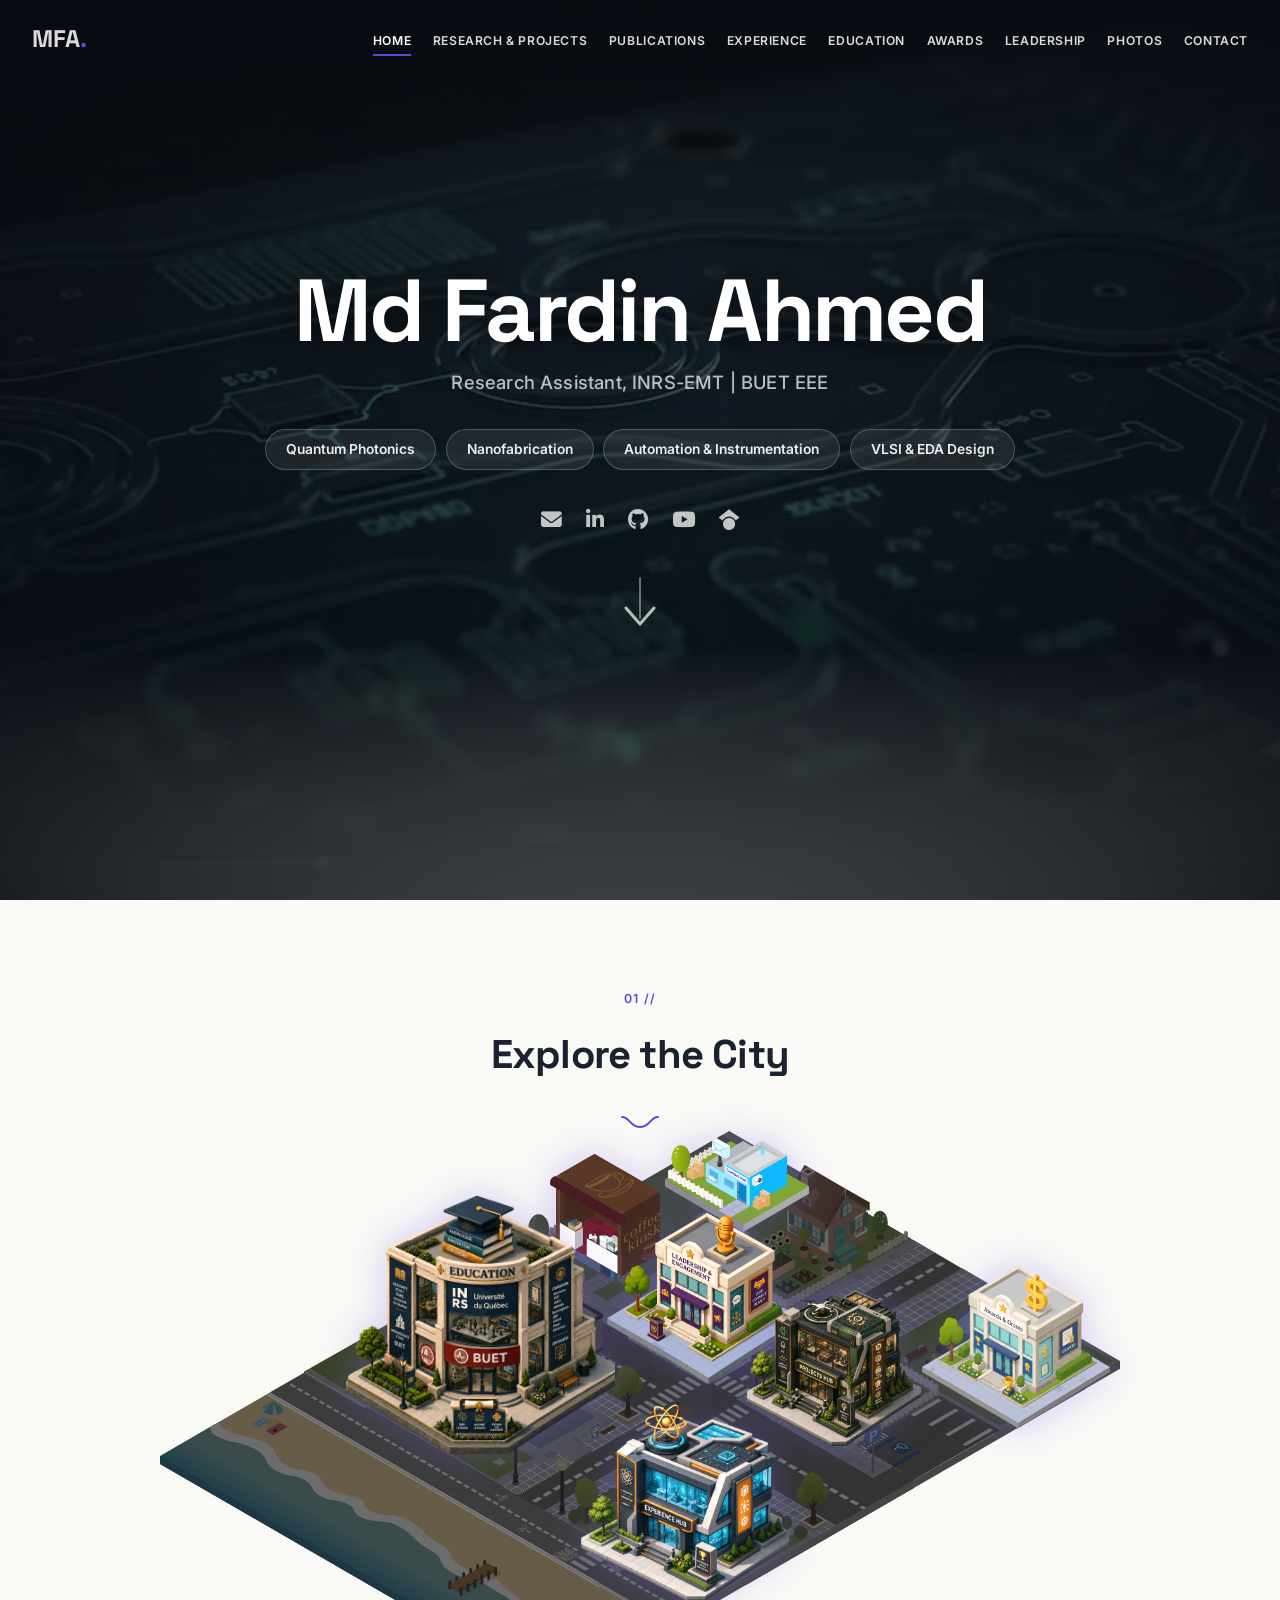
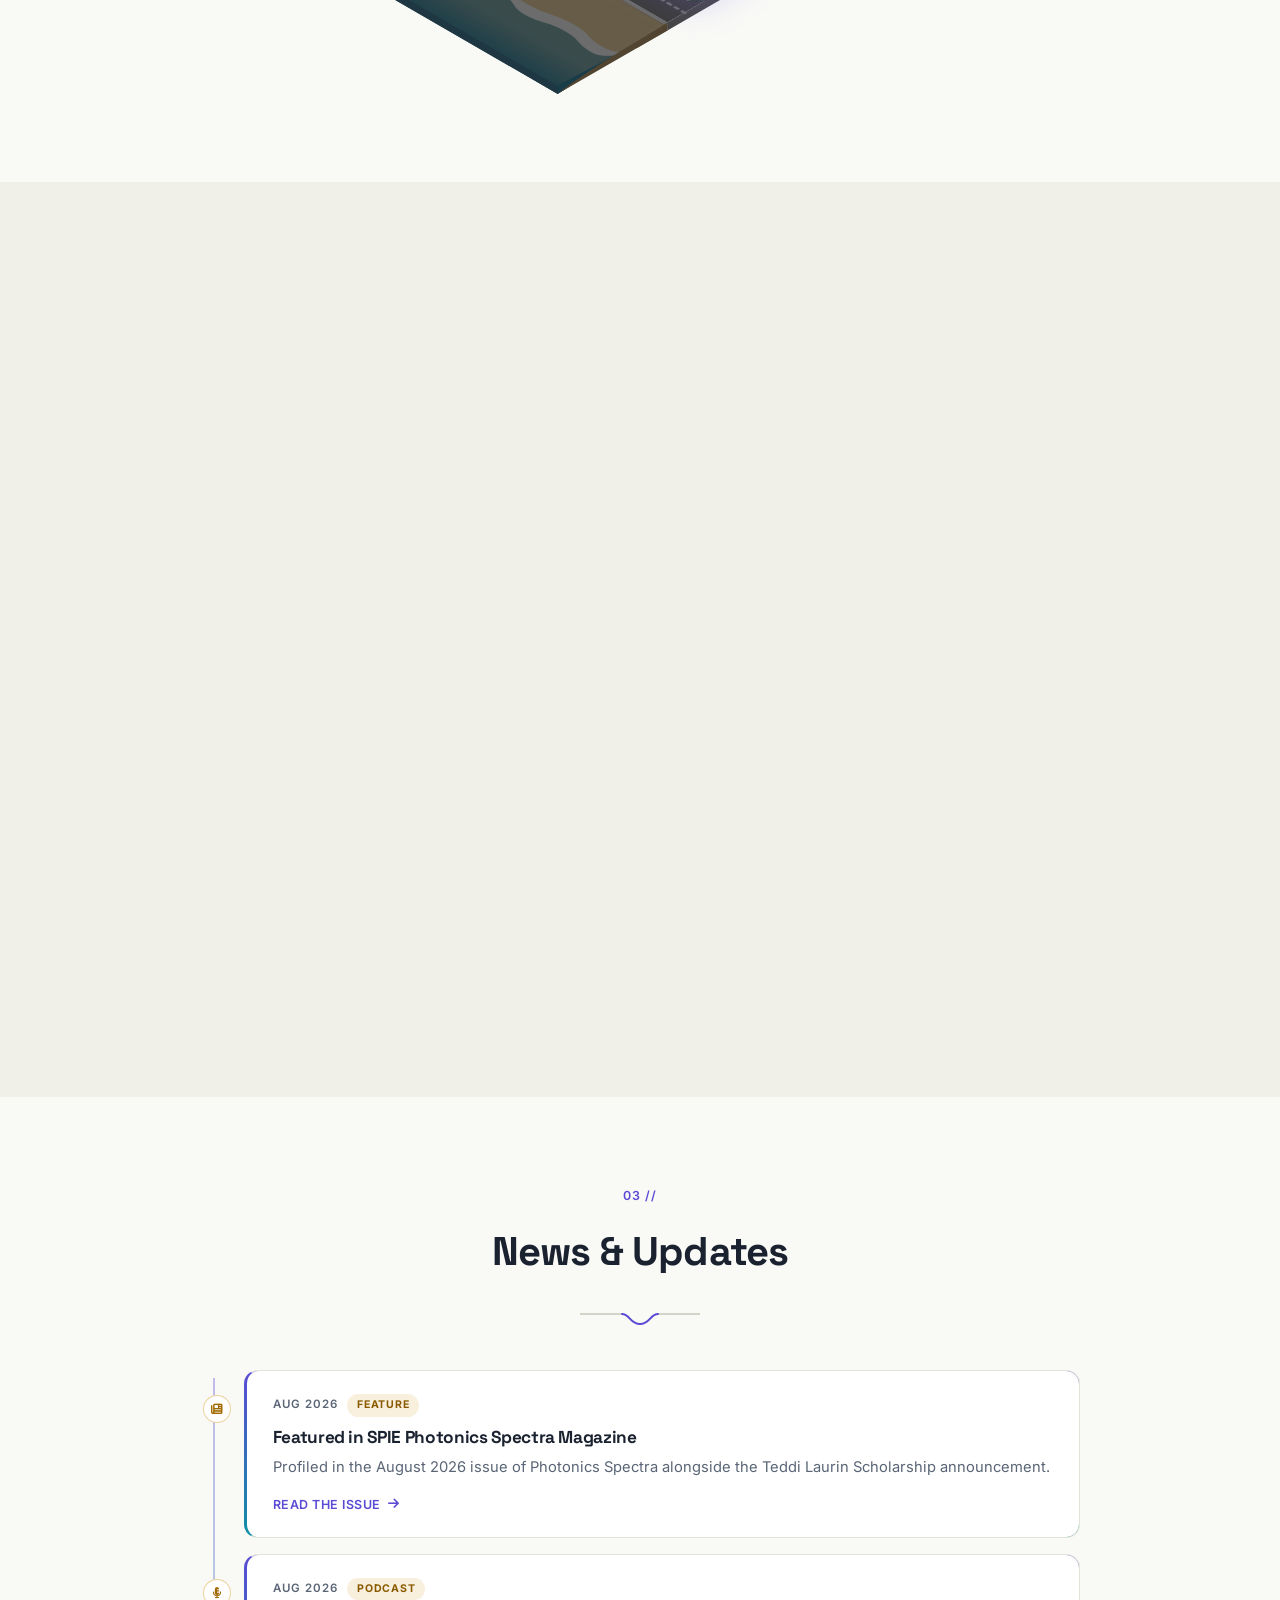
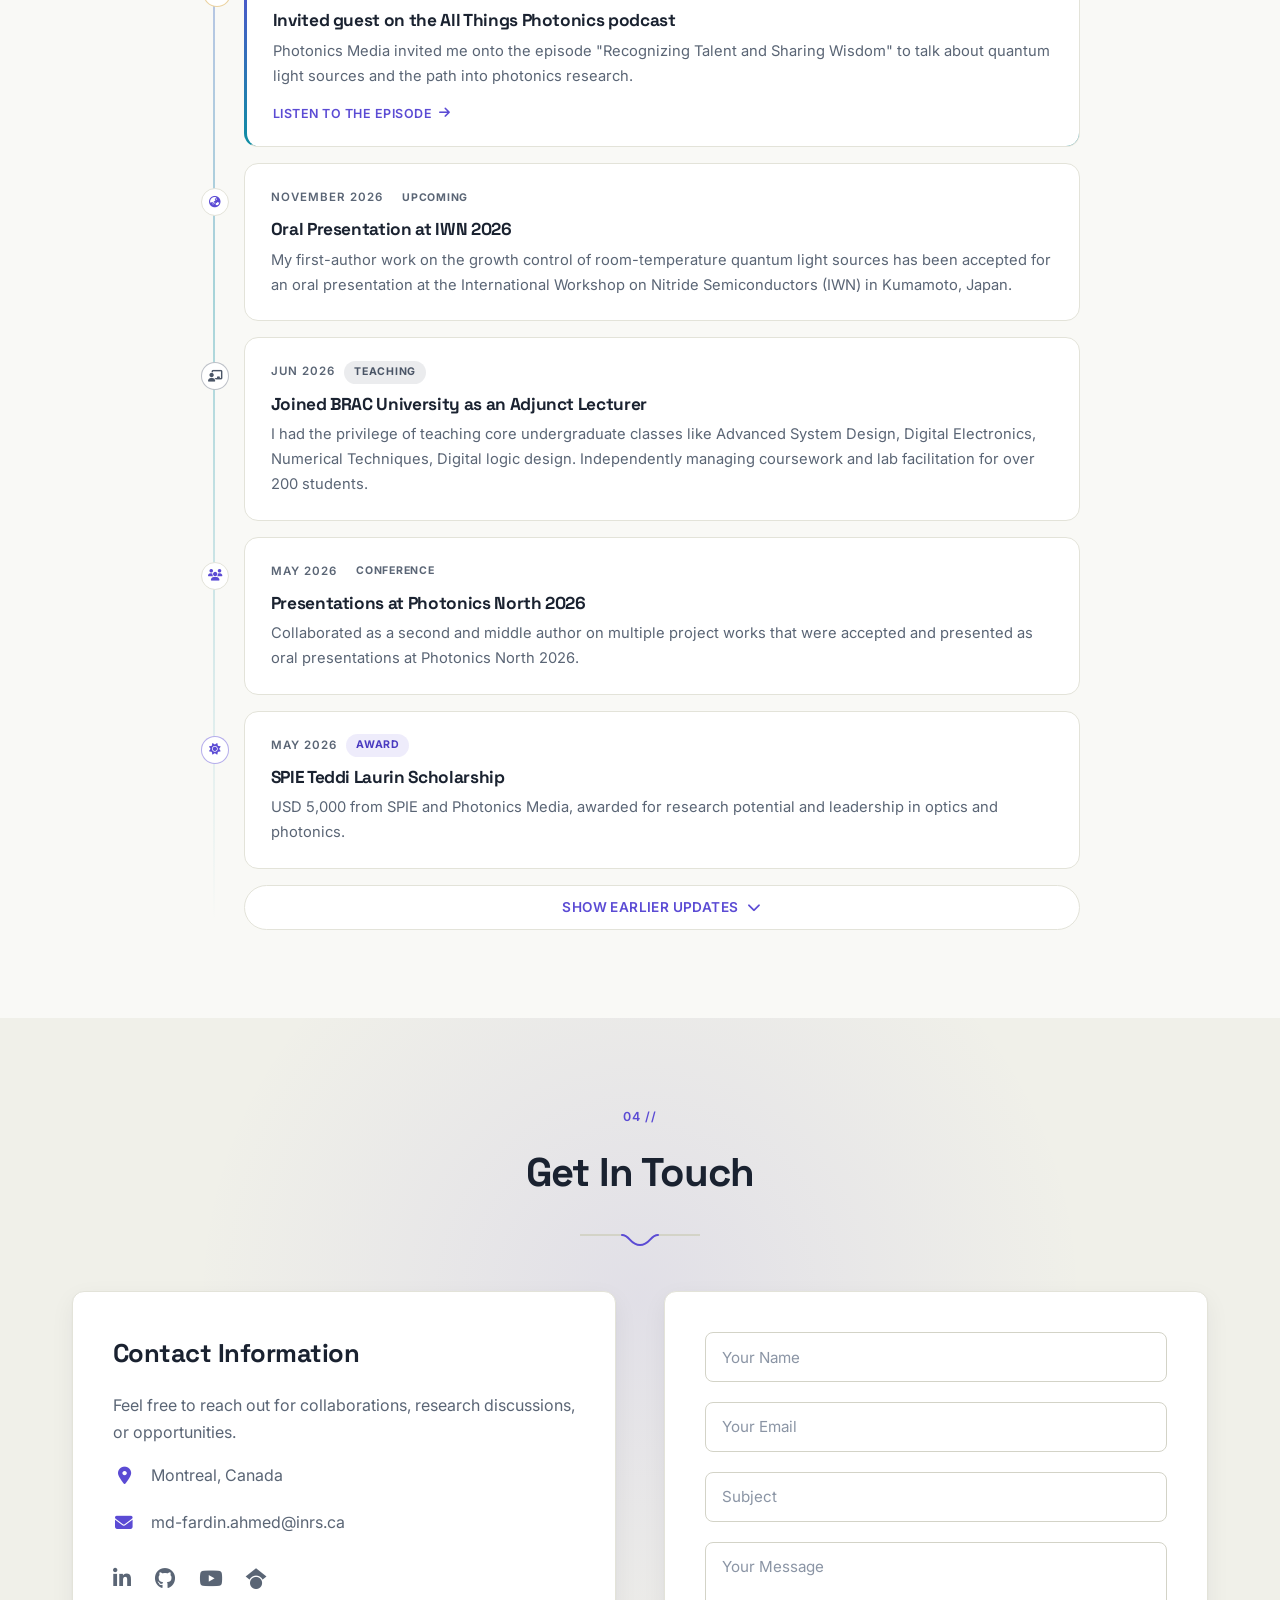
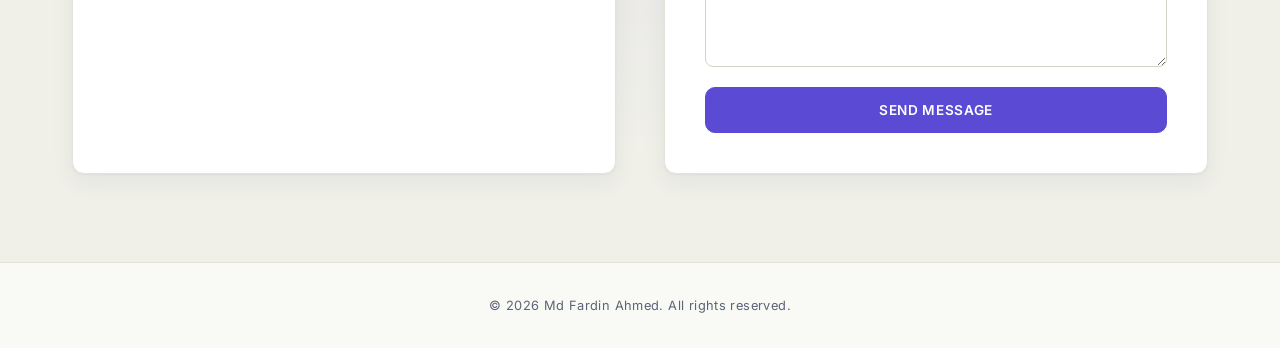
==== commit 0847699f: "fixed scholer font" ====
--- a/index.html
+++ b/index.html
@@ -7,7 +7,7 @@
     <link rel="preconnect" href="https://fonts.gstatic.com" crossorigin="">
     <link href="https://fonts.googleapis.com/css2?family=Space+Grotesk:wght@500;700&family=Inter:wght@400;500;600;700&display=swap" rel="stylesheet">
     <!-- FontAwesome for icons -->
-    <link rel="stylesheet" href="fontawesome-subset.css?v=20260920">
+    <link rel="stylesheet" href="fontawesome-subset.css?v=20260922">
     <!-- Custom CSS -->
     <link rel="stylesheet" href="style.css?v=20260920">
 </head>
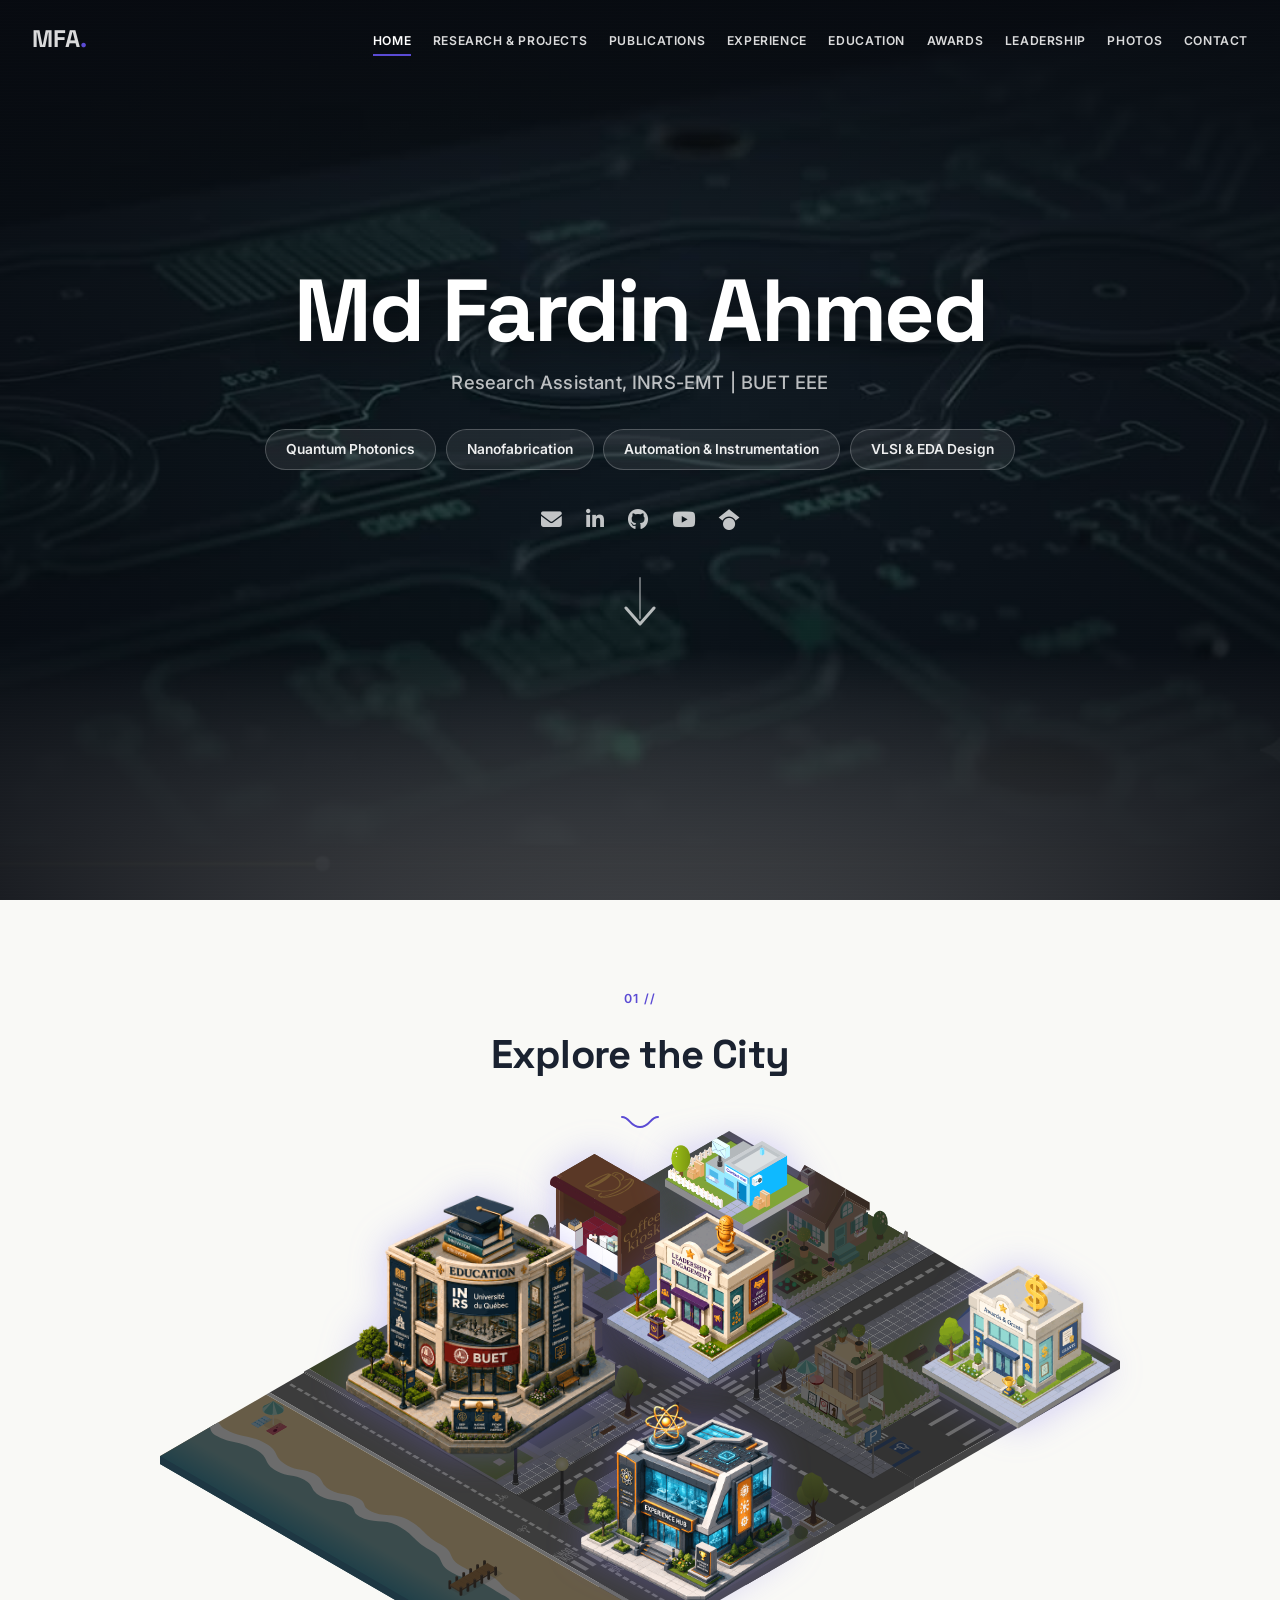
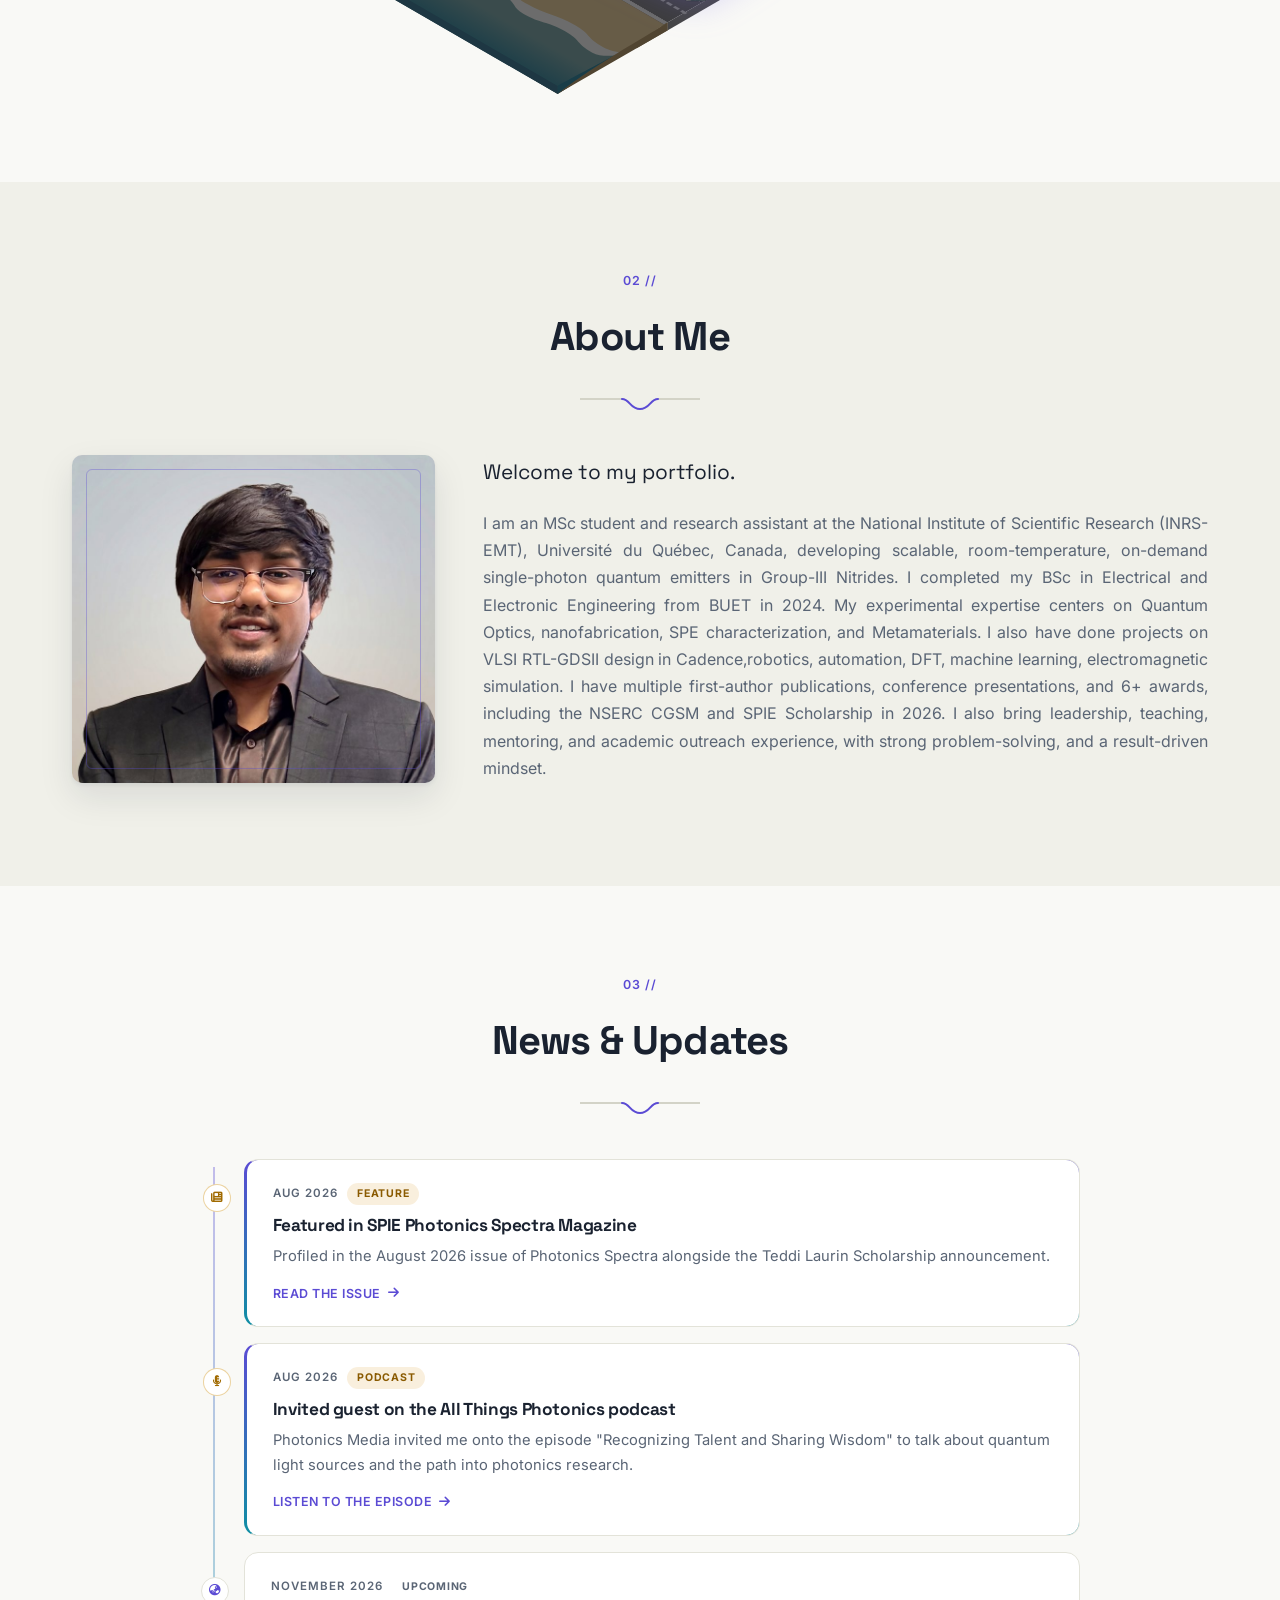
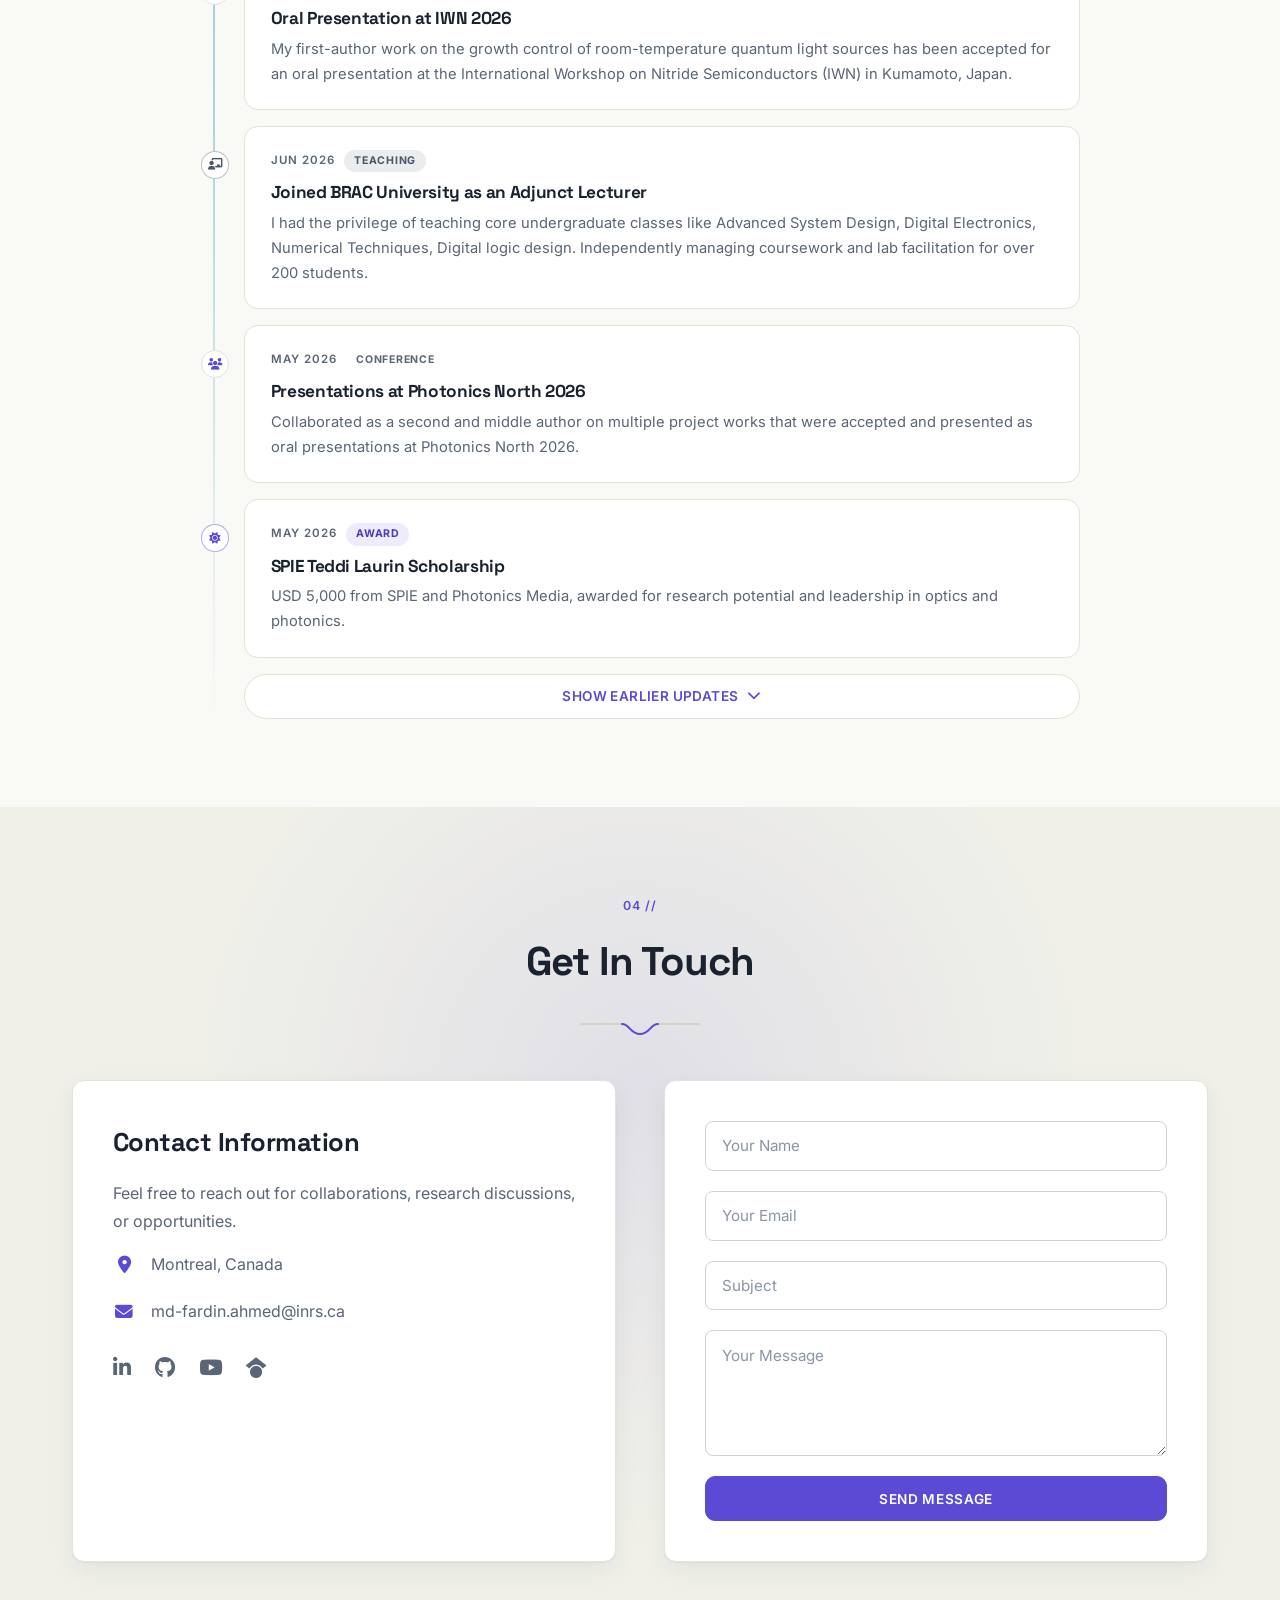
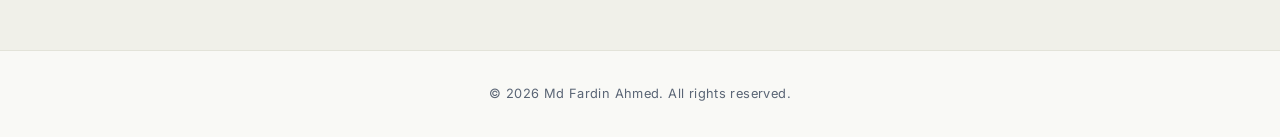
==== commit bd825acc: "removed the values" ====
--- a/index.html
+++ b/index.html
@@ -154,28 +154,6 @@
                     <p style="text-align: justify;">I am an MSc student and research assistant at the National Institute of Scientific Research (INRS-EMT), Université du Québec, Canada, developing scalable, room-temperature, on-demand single-photon quantum emitters in Group-III Nitrides. I completed my BSc in Electrical and Electronic Engineering from BUET in 2024. My experimental expertise centers on Quantum Optics, nanofabrication, SPE characterization, and Metamaterials. I also have done projects on VLSI RTL-GDSII design in Cadence,robotics, automation, DFT, machine learning, electromagnetic simulation. I have multiple first-author publications, conference presentations, and 6+ awards, including the NSERC CGSM and SPIE Scholarship in 2026. I also bring leadership, teaching, mentoring, and academic outreach experience, with strong problem-solving, and a result-driven mindset. </div>
             </div>
 
-            <div class="about-stats reveal mt-5">
-                <div class="stat-item glass-card">
-                    <div class="stat-glow"></div>
-                    <h3>5+</h3>
-                    <p>Publications</p>
-                </div>
-                <div class="stat-item glass-card">
-                    <div class="stat-glow"></div>
-                    <h3>4</h3>
-                    <p>Years Research Exp.</p>
-                </div>
-                <!-- <div class="stat-item glass-card">
-                    <div class="stat-glow"></div>
-                    <h3>7</h3>
-                    <p>Years Teaching & Mentoring Exp.</p>
-                </div> -->
-                <div class="stat-item glass-card">
-                    <div class="stat-glow"></div>
-                    <h3>6+</h3>
-                    <p>Awards & Honors</p>
-                </div>
-            </div>
         </div>
     </section>
 
